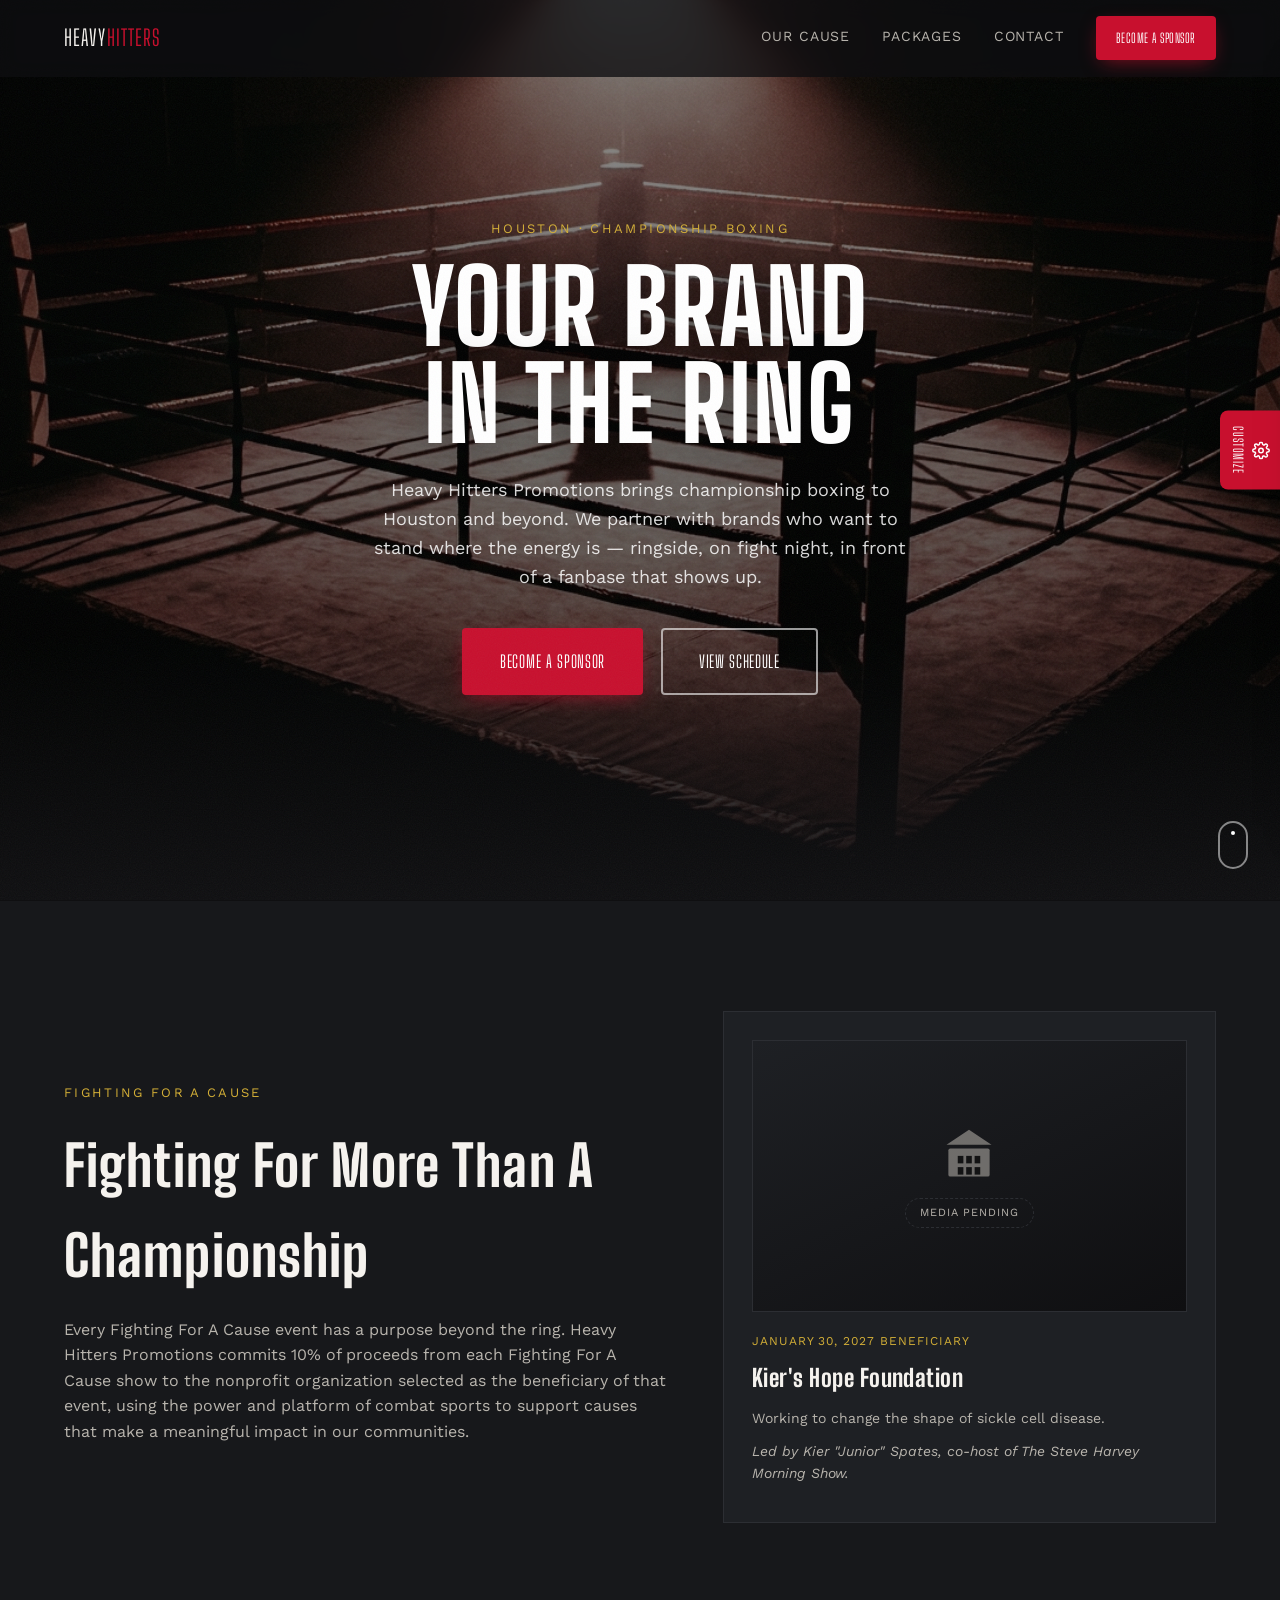
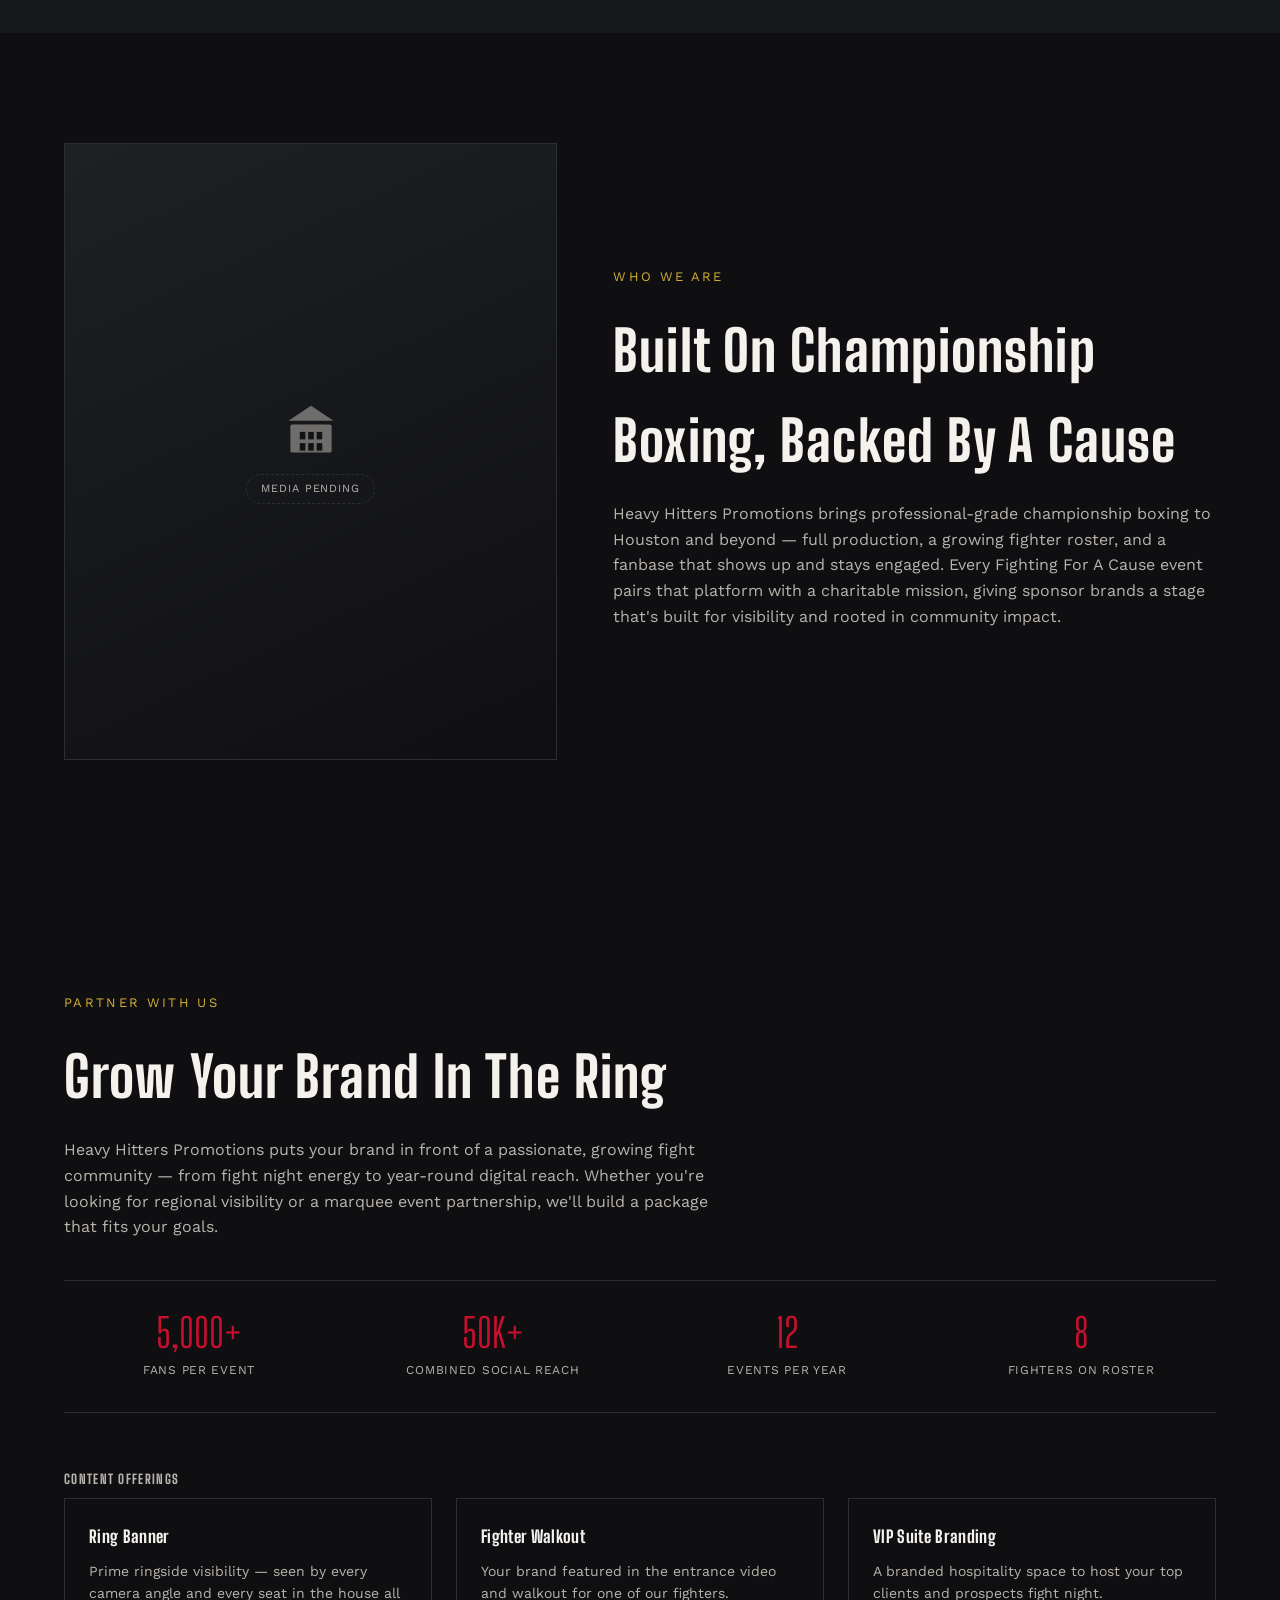
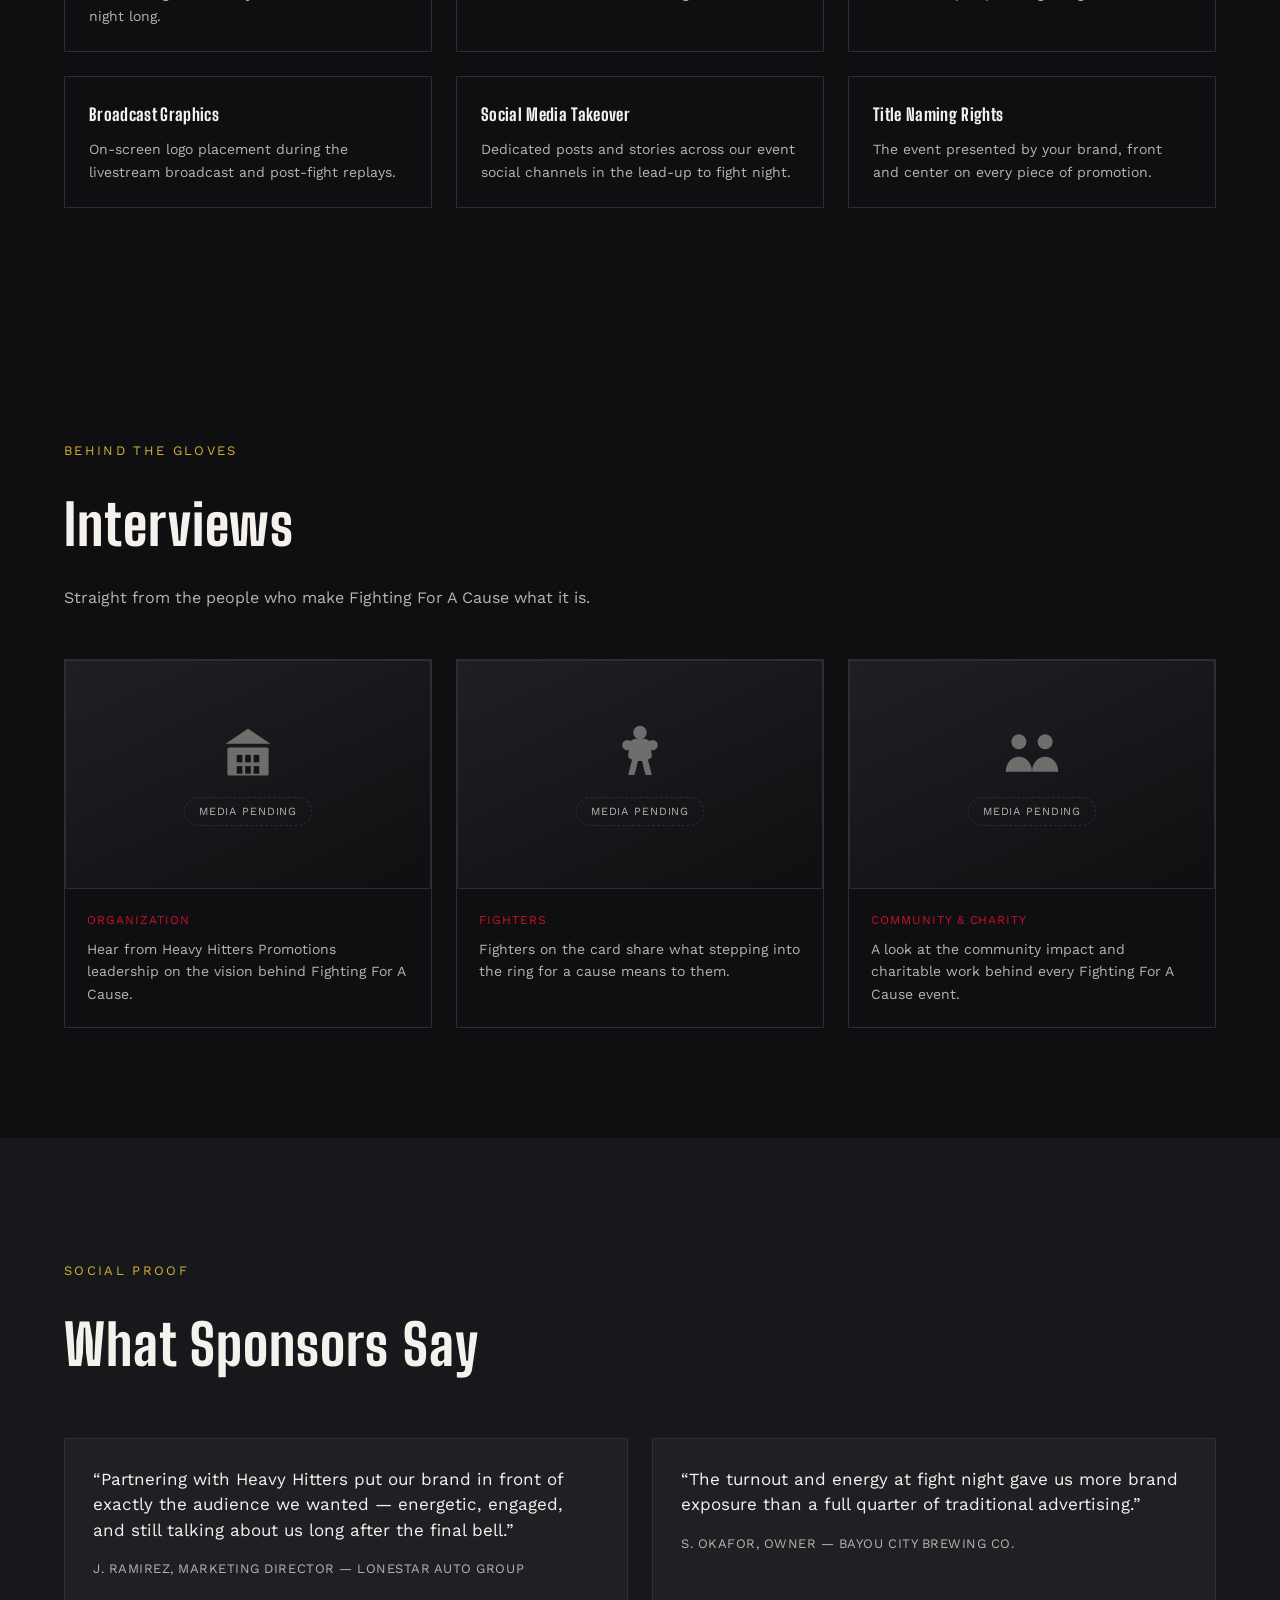
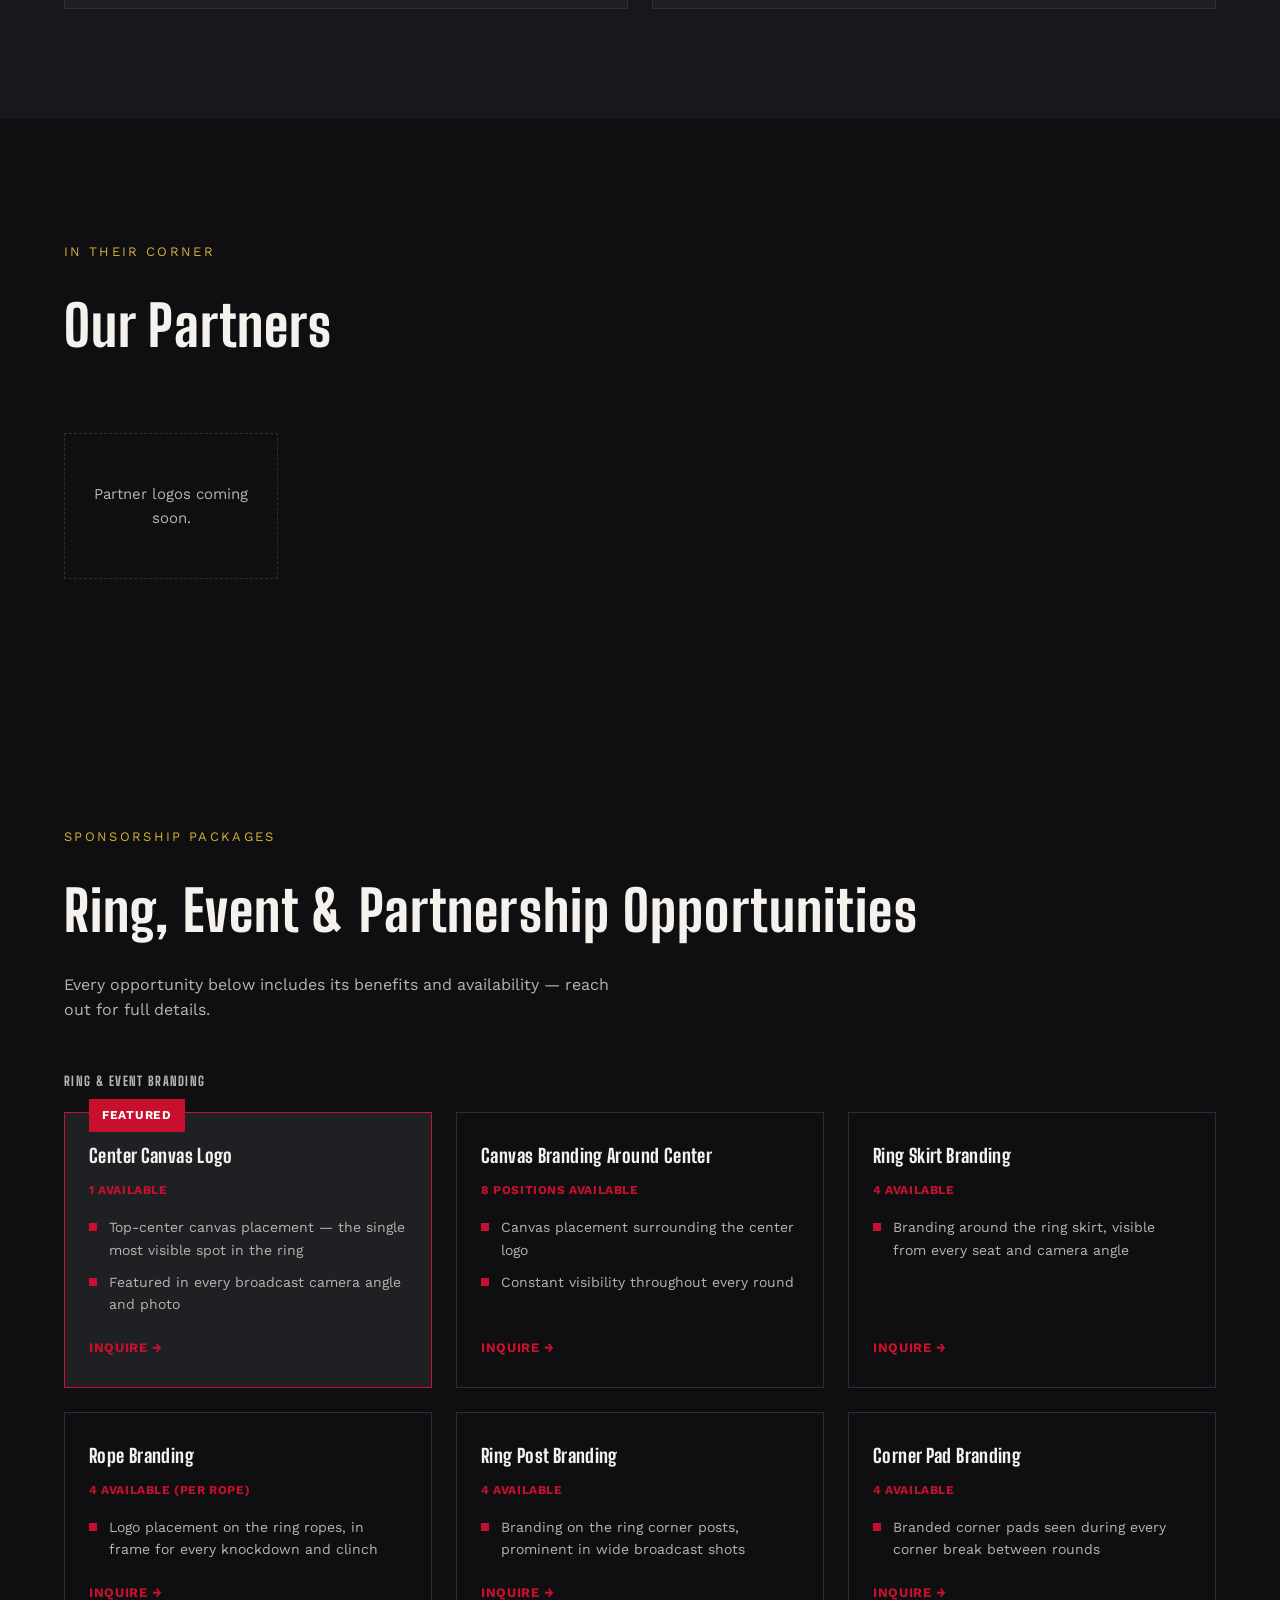
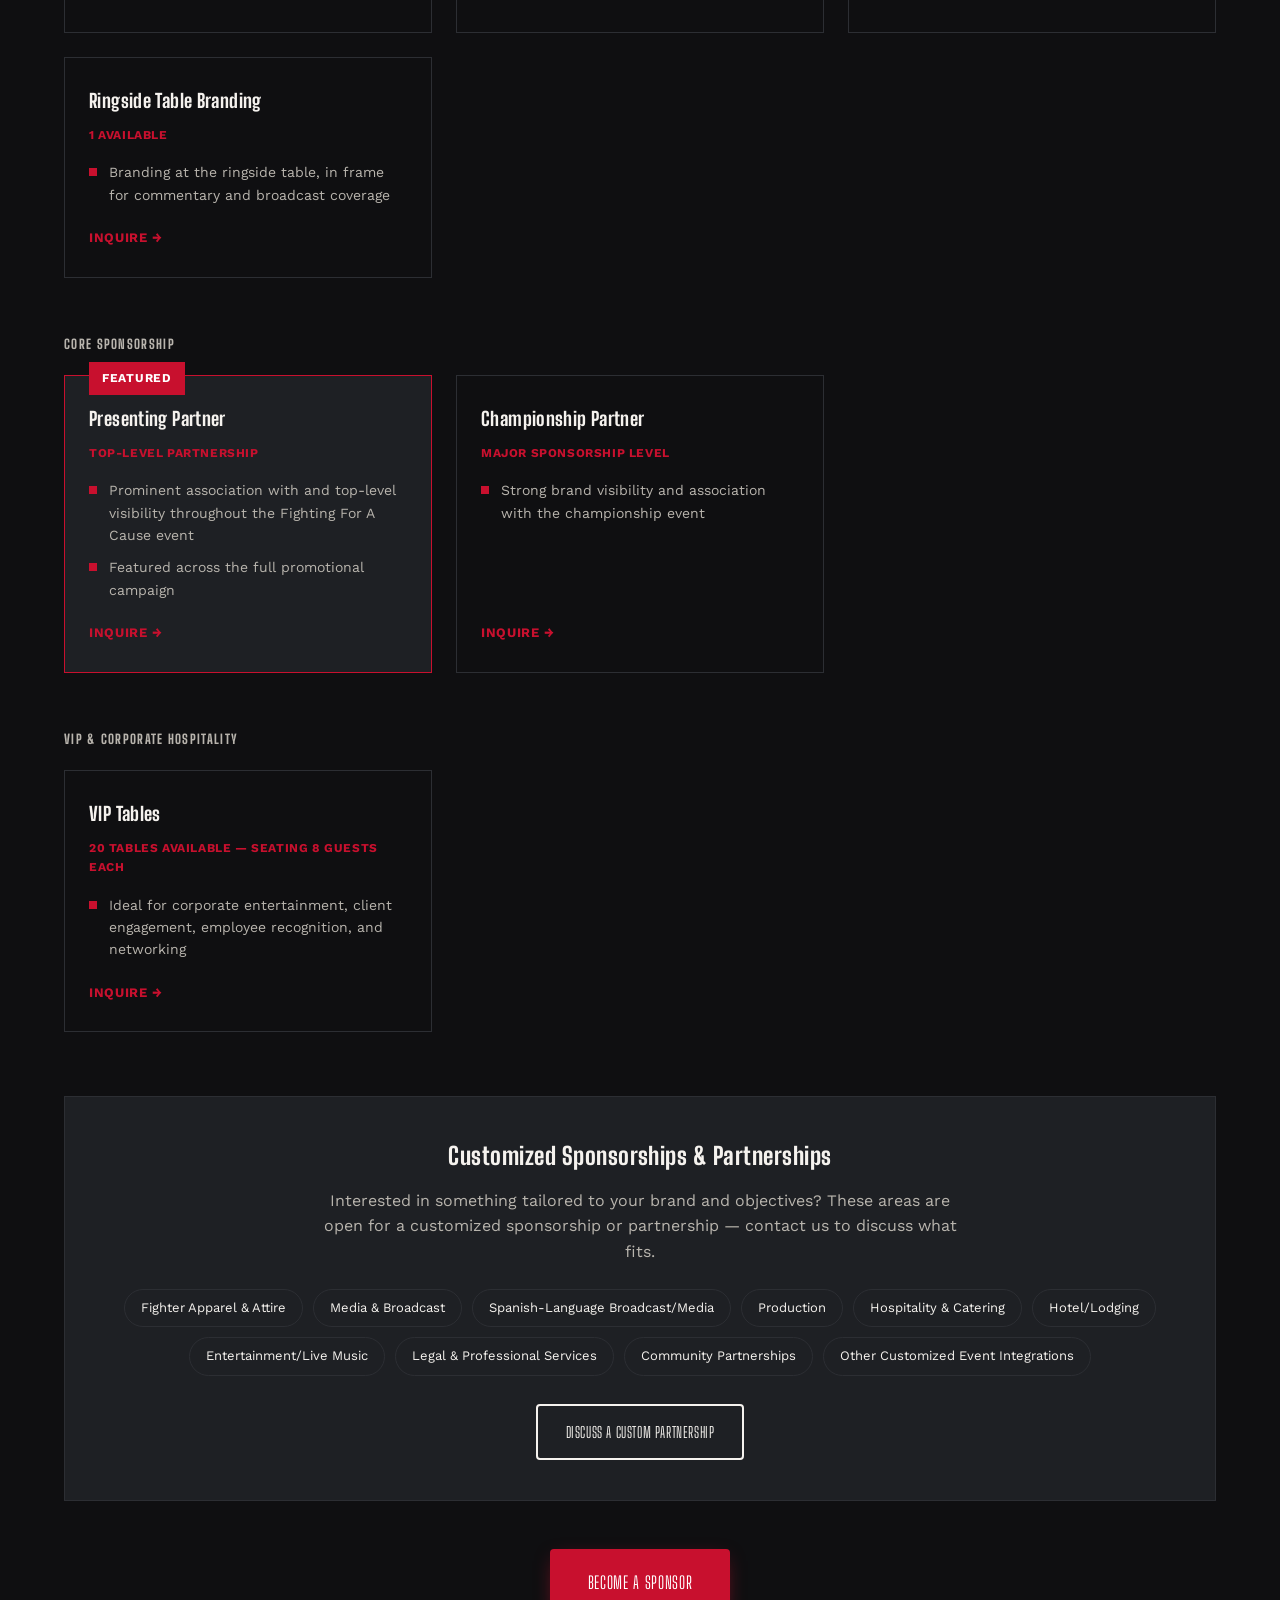
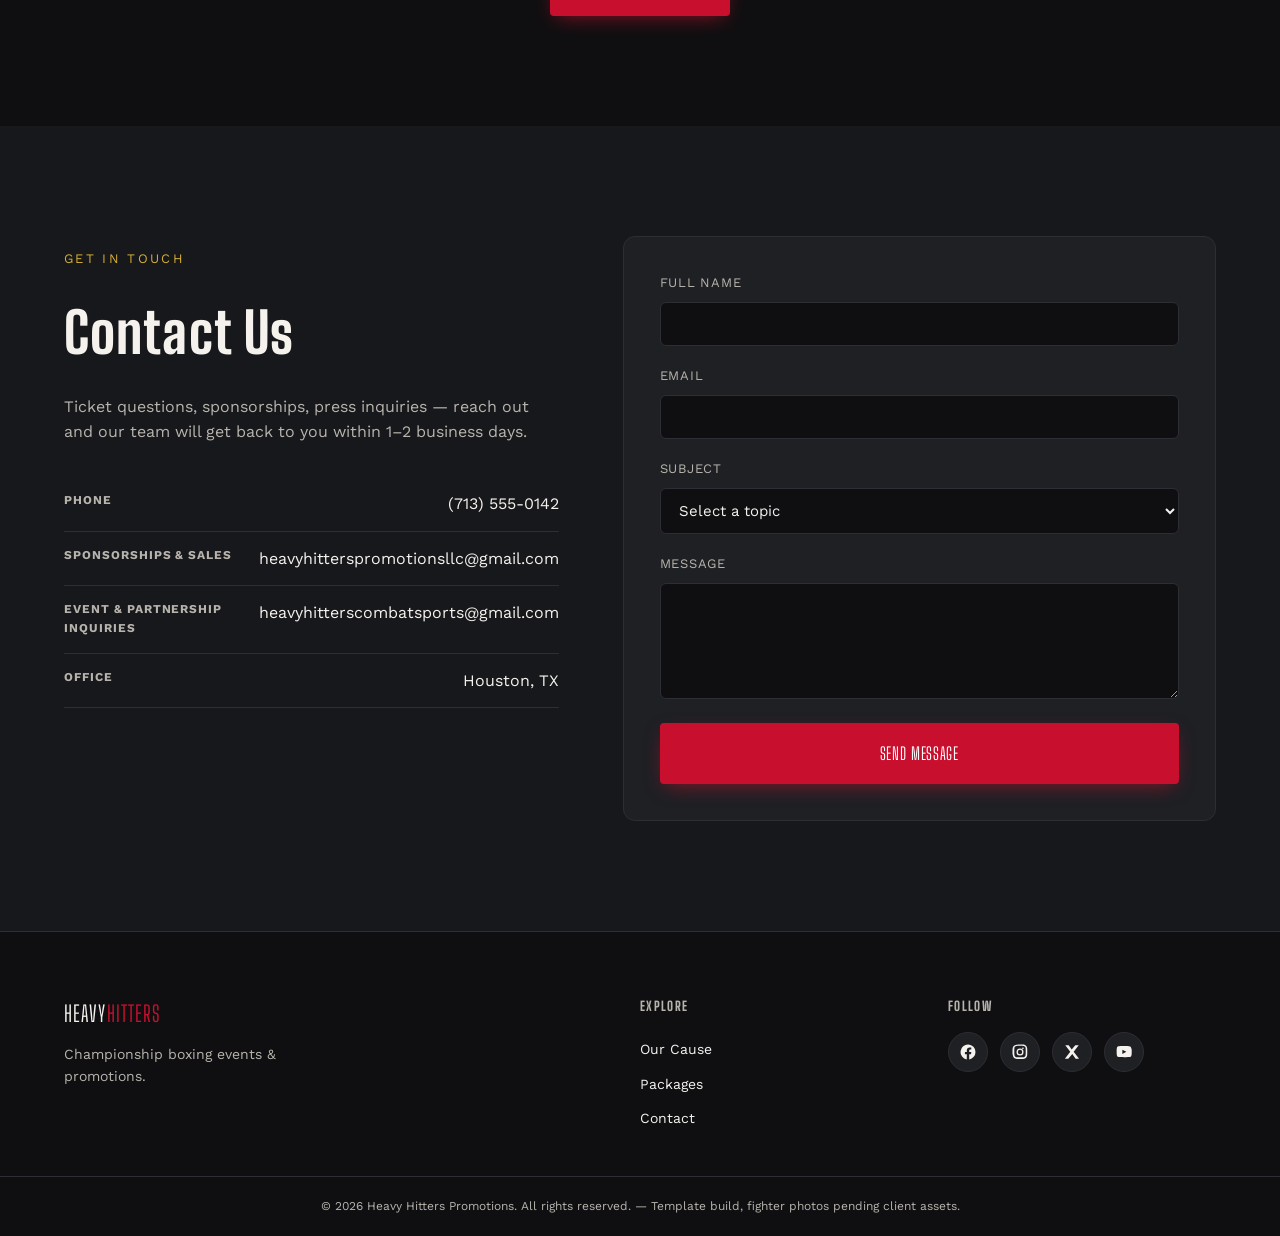
==== index.html @ 14b57ceb "Add a Decap-editable Section Visibility panel; hide Schedule and News Replaces hardcoded is-hidden c" ====
<!DOCTYPE html>
<html lang="en">
<head>
<meta charset="UTF-8">
<meta name="viewport" content="width=device-width, initial-scale=1.0">
<title>Heavy Hitters Promotions | Launch Template</title>
<meta name="description" content="Heavy Hitters Promotions — boxing events, tickets, and fight news.">

<!-- Google Fonts: 5 boxing/sports-appropriate pairings, swapped live by the customizer -->
<link rel="preconnect" href="https://fonts.googleapis.com">
<link rel="preconnect" href="https://fonts.gstatic.com" crossorigin>
<link href="https://fonts.googleapis.com/css2?family=Anton&family=Barlow:wght@400;500;600;700&family=Bebas+Neue&family=Oswald:wght@400;500;600;700&family=Roboto+Condensed:wght@400;500;700&family=Teko:wght@400;500;600;700&family=Rajdhani:wght@400;500;600;700&family=Inter:wght@400;500;600;700&family=Big+Shoulders+Display:wght@600;700;800;900&family=Work+Sans:wght@400;500;600;700&family=Staatliches&family=Archivo:wght@400;500;600;700&display=swap" rel="stylesheet">

<link rel="stylesheet" href="css/themes.css">
<link rel="stylesheet" href="css/styles.css">
</head>
<body data-theme="classic" data-font="bigshoulders-worksans">

<div class="demo-banner" id="demoBanner" hidden>
  <span>Showing demo content saved from the CMS sandbox in this browser &mdash; not the real live content.</span>
  <button type="button" id="demoBannerReset">Reset to live content</button>
</div>

<!-- ================= HEADER ================= -->
<header class="site-header" id="siteHeader">
  <div class="container header-inner">
    <a href="#hero" class="logo">HEAVY<span>HITTERS</span></a>

    <nav class="main-nav" id="mainNav">
      <a href="#mission">Our Cause</a>
      <a href="#packages">Packages</a>
      <a href="#roster">Fighters</a>
      <a href="#schedule">Schedule</a>
      <a href="#contact">Contact</a>
      <a href="#contact" class="btn btn-primary btn-sm">Become a Sponsor</a>
    </nav>

    <button class="nav-toggle" id="navToggle" aria-label="Toggle navigation" aria-expanded="false">
      <span></span><span></span><span></span>
    </button>
  </div>
</header>

<!-- ================= HERO ================= -->
<section class="hero" id="hero">
  <div class="hero-media" id="heroMedia" aria-hidden="true"></div>
  <div class="hero-overlay"></div>

  <div class="container hero-content">
    <p class="eyebrow reveal" id="heroEyebrow"></p>
    <h1 class="hero-title reveal" id="heroTitle"></h1>
    <p class="hero-sub reveal" id="heroSub"></p>
    <div class="hero-actions reveal">
      <a href="#sponsorship" class="btn btn-primary btn-lg">Become a Sponsor</a>
      <a href="#schedule" class="btn btn-outline btn-lg">View Schedule</a>
    </div>
  </div>

  <a href="#mission" class="scroll-cue" aria-label="Scroll to next section">
    <span></span>
  </a>
</section>

<!-- ================= MISSION / FIGHTING FOR A CAUSE ================= -->
<section class="mission" id="mission">
  <div class="container mission-grid">
    <div class="mission-copy reveal">
      <p class="section-eyebrow" id="missionEyebrow"></p>
      <h2 class="section-title" id="missionHeading"></h2>
      <p class="section-sub" id="missionBody"></p>
    </div>
    <div class="beneficiary-card reveal">
      <div class="media-slot" id="beneficiaryMedia"></div>
      <span class="beneficiary-label" id="beneficiaryEventLabel"></span>
      <h3 id="beneficiaryOrgName"></h3>
      <p id="beneficiaryDescription"></p>
      <p class="beneficiary-spokesperson" id="beneficiarySpokesperson"></p>
    </div>
  </div>
</section>

<!-- ================= ABOUT / SELF-INTRODUCTION ================= -->
<section class="about" id="about">
  <div class="container about-grid">
    <div class="media-slot reveal" id="aboutMedia"></div>
    <div class="about-copy reveal">
      <p class="section-eyebrow" id="aboutEyebrow"></p>
      <h2 class="section-title" id="aboutHeading"></h2>
      <p class="section-sub" id="aboutBody"></p>
    </div>
  </div>
</section>

<!-- ================= SPONSORSHIP PITCH / AUDIENCE / CONTENT OFFERINGS ================= -->
<section class="sponsorship" id="sponsorship">
  <div class="container">
    <p class="section-eyebrow reveal" id="sponsorEyebrow"></p>
    <h2 class="section-title reveal" id="sponsorHeading"></h2>
    <p class="section-sub reveal" id="sponsorBody"></p>

    <div class="stat-strip" id="statStrip"></div>

    <h3 class="sponsor-subhead reveal">Content Offerings</h3>
    <div class="offerings-grid" id="offeringsGrid"></div>
  </div>
</section>

<!-- ================= INTERVIEWS ================= -->
<section class="interviews" id="interviews">
  <div class="container">
    <p class="section-eyebrow reveal">Behind The Gloves</p>
    <h2 class="section-title reveal">Interviews</h2>
    <p class="section-sub reveal">Straight from the people who make Fighting For A Cause what it is.</p>
    <div class="interview-grid" id="interviewGrid"></div>
  </div>
</section>

<!-- ================= SOCIAL PROOF ================= -->
<section class="social-proof" id="social-proof">
  <div class="container">
    <p class="section-eyebrow reveal">Social Proof</p>
    <h2 class="section-title reveal">What Sponsors Say</h2>
    <div class="testimonial-grid" id="testimonialGrid"></div>
  </div>
</section>

<!-- ================= PARTNER LOGOS ================= -->
<section class="partners" id="partners">
  <div class="container">
    <p class="section-eyebrow reveal">In Their Corner</p>
    <h2 class="section-title reveal">Our Partners</h2>
    <div class="partner-grid" id="partnerGrid"></div>
  </div>
</section>

<!-- ================= SPONSORSHIP PACKAGES ================= -->
<section class="packages" id="packages">
  <div class="container">
    <p class="section-eyebrow reveal">Sponsorship Packages</p>
    <h2 class="section-title reveal">Ring, Event &amp; Partnership Opportunities</h2>
    <p class="section-sub reveal">Every opportunity below includes its benefits and availability — reach out for full details.</p>

    <div id="packageCategories"></div>
    <div class="custom-partnerships reveal" id="customPartnerships"></div>

    <div class="sponsor-cta reveal">
      <a href="#contact" class="btn btn-primary btn-lg">Become a Sponsor</a>
    </div>
  </div>
</section>

<!-- ================= SCHEDULE / FIGHT CARDS ================= -->
<section class="schedule" id="schedule">
  <div class="container">
    <p class="section-eyebrow reveal">The Card</p>
    <h2 class="section-title reveal">Upcoming Fights</h2>
    <p class="section-sub reveal">Tap in for tickets, matchups, and fight-week updates.</p>

    <div class="fight-list" id="fightList"></div>
  </div>
</section>

<!-- ================= PAST RESULTS ================= -->
<section class="past-events" id="results">
  <div class="container">
    <p class="section-eyebrow reveal">The Archive</p>
    <h2 class="section-title reveal">Past Results</h2>
    <p class="section-sub reveal">Tap a card for fight recaps, results, and media from previous events.</p>

    <div class="events-grid" id="resultsGrid"></div>
  </div>
</section>

<!-- Past Result Modal -->
<div class="modal" id="eventModal" aria-hidden="true">
  <div class="modal-backdrop" data-close-modal></div>
  <div class="modal-dialog" role="dialog" aria-modal="true" aria-labelledby="modalTitle">
    <button class="modal-close" data-close-modal aria-label="Close">&times;</button>
    <div class="modal-media" aria-hidden="true">Media placeholder</div>
    <div class="modal-body">
      <span class="event-date" id="modalDate"></span>
      <h3 id="modalTitle"></h3>
      <p id="modalResult"></p>
      <p id="modalDesc"></p>
    </div>
  </div>
</div>

<!-- ================= ROSTER ================= -->
<section class="roster" id="roster">
  <div class="container">
    <p class="section-eyebrow reveal">The Team</p>
    <h2 class="section-title reveal">The Roster</h2>
    <p class="section-sub reveal">Pound-for-pound the most dangerous athletes on the roster.</p>

    <div class="roster-list" id="rosterList"></div>
  </div>
</section>

<!-- ================= NEWS ================= -->
<section class="news" id="news">
  <div class="container">
    <p class="section-eyebrow reveal">Headlines</p>
    <h2 class="section-title reveal">Latest News</h2>
    <p class="section-sub reveal">Fight-week buildup, camp access, and roster announcements.</p>

    <div class="news-list" id="newsList"></div>
  </div>
</section>

<!-- ================= CONTACT ================= -->
<section class="contact" id="contact">
  <div class="container contact-grid">
    <div class="contact-copy reveal">
      <p class="section-eyebrow">Get In Touch</p>
      <h2 class="section-title">Contact Us</h2>
      <p class="section-sub">Ticket questions, sponsorships, press inquiries &mdash; reach out and our team will get back to you within 1&ndash;2 business days.</p>
      <ul class="contact-info">
        <li><strong>Phone</strong><span id="contactPhone"></span></li>
        <li><strong>Sponsorships &amp; Sales</strong><span id="contactSalesEmail"></span></li>
        <li><strong>Event &amp; Partnership Inquiries</strong><span id="contactPartnershipsEmail"></span></li>
        <li><strong>Office</strong><span id="contactOffice"></span></li>
      </ul>
    </div>

    <form class="contact-form reveal" id="contactForm" novalidate>
      <div class="form-row">
        <label for="fullName">Full Name</label>
        <input type="text" id="fullName" name="fullName" required>
        <span class="form-error" data-error-for="fullName">Please enter your name.</span>
      </div>

      <div class="form-row">
        <label for="email">Email</label>
        <input type="email" id="email" name="email" required>
        <span class="form-error" data-error-for="email">Please enter a valid email.</span>
      </div>

      <div class="form-row">
        <label for="subject">Subject</label>
        <select id="subject" name="subject" required>
          <option value="" disabled selected>Select a topic</option>
          <option value="tickets">Ticket Question</option>
          <option value="sponsorship">Sponsorship</option>
          <option value="press">Press / Media</option>
          <option value="other">Other</option>
        </select>
        <span class="form-error" data-error-for="subject">Please select a topic.</span>
      </div>

      <div class="form-row">
        <label for="message">Message</label>
        <textarea id="message" name="message" rows="5" required></textarea>
        <span class="form-error" data-error-for="message">Please enter a message.</span>
      </div>

      <button type="submit" class="btn btn-primary btn-lg">Send Message</button>
      <p class="form-success" id="formSuccess" role="status">Thanks &mdash; your message has been sent. We'll be in touch soon.</p>
    </form>
  </div>
</section>

<!-- ================= FOOTER ================= -->
<footer class="site-footer">
  <div class="container footer-inner">
    <div class="footer-brand">
      <a href="#hero" class="logo">HEAVY<span>HITTERS</span></a>
      <p>Championship boxing events &amp; promotions.</p>
    </div>

    <div class="footer-links">
      <h4>Explore</h4>
      <a href="#mission">Our Cause</a>
      <a href="#packages">Packages</a>
      <a href="#roster">Fighters</a>
      <a href="#schedule">Schedule</a>
      <a href="#news">News</a>
      <a href="#contact">Contact</a>
    </div>

    <div class="footer-social">
      <h4>Follow</h4>
      <div class="social-icons">
        <a href="#" aria-label="Facebook" class="social-icon">
          <svg viewBox="0 0 24 24" fill="currentColor"><path d="M22 12a10 10 0 1 0-11.6 9.9v-7H7.9V12h2.5V9.8c0-2.5 1.5-3.9 3.8-3.9 1.1 0 2.2.2 2.2.2v2.4h-1.2c-1.2 0-1.6.8-1.6 1.6V12h2.8l-.4 2.9h-2.4v7A10 10 0 0 0 22 12Z"/></svg>
        </a>
        <a href="#" aria-label="Instagram" class="social-icon">
          <svg viewBox="0 0 24 24" fill="currentColor"><path d="M12 2c2.7 0 3.1 0 4.1.1 1 0 1.7.2 2.3.5.6.2 1.1.6 1.6 1.1.5.5.8.9 1.1 1.6.3.6.4 1.3.5 2.3.1 1 .1 1.4.1 4.1s0 3.1-.1 4.1c0 1-.2 1.7-.5 2.3-.2.6-.6 1.1-1.1 1.6-.5.5-.9.8-1.6 1.1-.6.3-1.3.4-2.3.5-1 .1-1.4.1-4.1.1s-3.1 0-4.1-.1c-1 0-1.7-.2-2.3-.5-.6-.2-1.1-.6-1.6-1.1-.5-.5-.8-.9-1.1-1.6-.3-.6-.4-1.3-.5-2.3C2 15.1 2 14.7 2 12s0-3.1.1-4.1c0-1 .2-1.7.5-2.3.2-.6.6-1.1 1.1-1.6.5-.5.9-.8 1.6-1.1.6-.3 1.3-.4 2.3-.5C8.9 2 9.3 2 12 2Zm0 1.8c-2.7 0-3 0-4 .1-.8 0-1.3.2-1.6.3-.4.1-.7.3-1 .6-.3.3-.5.6-.6 1-.1.3-.3.8-.3 1.6-.1 1-.1 1.3-.1 4s0 3 .1 4c0 .8.2 1.3.3 1.6.1.4.3.7.6 1 .3.3.6.5 1 .6.3.1.8.3 1.6.3 1 .1 1.3.1 4 .1s3 0 4-.1c.8 0 1.3-.2 1.6-.3.4-.1.7-.3 1-.6.3-.3.5-.6.6-1 .1-.3.3-.8.3-1.6.1-1 .1-1.3.1-4s0-3-.1-4c0-.8-.2-1.3-.3-1.6-.1-.4-.3-.7-.6-1-.3-.3-.6-.5-1-.6-.3-.1-.8-.3-1.6-.3-1-.1-1.3-.1-4-.1Zm0 3.5a4.7 4.7 0 1 1 0 9.4 4.7 4.7 0 0 1 0-9.4Zm0 1.8a2.9 2.9 0 1 0 0 5.8 2.9 2.9 0 0 0 0-5.8Zm5-2a1.1 1.1 0 1 1-2.2 0 1.1 1.1 0 0 1 2.2 0Z"/></svg>
        </a>
        <a href="#" aria-label="X / Twitter" class="social-icon">
          <svg viewBox="0 0 24 24" fill="currentColor"><path d="M3 3h4.6l4 5.8L16.4 3H21l-6.8 8.6L21.4 21h-4.6l-4.4-6.3L7 21H2.5l7.2-9.2L3 3Z"/></svg>
        </a>
        <a href="#" aria-label="YouTube" class="social-icon">
          <svg viewBox="0 0 24 24" fill="currentColor"><path d="M21.6 7.2s-.2-1.5-.8-2.1c-.8-.8-1.7-.8-2.1-.9C15.9 4 12 4 12 4h0s-3.9 0-6.7.2c-.4 0-1.3.1-2.1.9-.6.6-.8 2.1-.8 2.1S2.2 9 2.2 10.7v1.6c0 1.7.2 3.5.2 3.5s.2 1.5.8 2.1c.8.8 1.9.8 2.3.9 1.7.1 7 .2 7 .2s3.9 0 6.7-.2c.4 0 1.3-.1 2.1-.9.6-.6.8-2.1.8-2.1s.2-1.7.2-3.5v-1.6c0-1.7-.2-3.5-.2-3.5ZM9.8 14.5V8.9l5.4 2.8-5.4 2.8Z"/></svg>
        </a>
      </div>
    </div>
  </div>
  <div class="footer-bottom">
    <div class="container">
      <p>&copy; 2026 Heavy Hitters Promotions. All rights reserved. &mdash; Template build, fighter photos pending client assets.</p>
    </div>
  </div>
</footer>

<!-- ================= DEV CUSTOMIZER PANEL ================= -->
<div class="customizer" id="customizer">
  <button class="customizer-tab" id="customizerTab" aria-label="Open theme customizer" aria-expanded="false">
    <svg viewBox="0 0 24 24" fill="none" stroke="currentColor" stroke-width="2"><circle cx="12" cy="12" r="3"></circle><path d="M19.4 15a1.7 1.7 0 0 0 .3 1.9l.1.1a2 2 0 1 1-2.8 2.8l-.1-.1a1.7 1.7 0 0 0-1.9-.3 1.7 1.7 0 0 0-1 1.5V21a2 2 0 1 1-4 0v-.1a1.7 1.7 0 0 0-1-1.6 1.7 1.7 0 0 0-1.9.3l-.1.1a2 2 0 1 1-2.8-2.8l.1-.1a1.7 1.7 0 0 0 .3-1.9 1.7 1.7 0 0 0-1.5-1H3a2 2 0 1 1 0-4h.1a1.7 1.7 0 0 0 1.6-1 1.7 1.7 0 0 0-.3-1.9l-.1-.1a2 2 0 1 1 2.8-2.8l.1.1a1.7 1.7 0 0 0 1.9.3H9a1.7 1.7 0 0 0 1-1.5V3a2 2 0 1 1 4 0v.1a1.7 1.7 0 0 0 1 1.5 1.7 1.7 0 0 0 1.9-.3l.1-.1a2 2 0 1 1 2.8 2.8l-.1.1a1.7 1.7 0 0 0-.3 1.9V9a1.7 1.7 0 0 0 1.5 1H21a2 2 0 1 1 0 4h-.1a1.7 1.7 0 0 0-1.5 1Z"></path></svg>
    <span>Customize</span>
  </button>

  <div class="customizer-panel" id="customizerPanel">
    <div class="customizer-header">
      <h4>Demo Theme Switcher</h4>
      <p>Client branding pending &mdash; preview look &amp; feel options live.</p>
      <button class="customizer-close" id="customizerClose" aria-label="Close customizer">&times;</button>
    </div>

    <div class="customizer-section">
      <h5>Color Theme</h5>
      <div class="swatch-grid" id="themeSwatches">
        <button class="swatch" data-theme="classic" style="--sw1:#c8102e;--sw2:#111318;--sw3:#d4af37;">
          <span class="swatch-preview"></span>Classic Red/Gold
        </button>
        <button class="swatch" data-theme="darkmodern" style="--sw1:#e63946;--sw2:#161616;--sw3:#2b2b2b;">
          <span class="swatch-preview"></span>Dark Modern
        </button>
        <button class="swatch" data-theme="bluesteel" style="--sw1:#3a86ff;--sw2:#0b132b;--sw3:#8d99ae;">
          <span class="swatch-preview"></span>Blue Steel
        </button>
        <button class="swatch" data-theme="gold" style="--sw1:#f2b705;--sw2:#0d0d0d;--sw3:#3a2e0f;">
          <span class="swatch-preview"></span>Championship Gold
        </button>
        <button class="swatch" data-theme="neutral" style="--sw1:#6b6b6b;--sw2:#1a1a1a;--sw3:#9a9a9a;">
          <span class="swatch-preview"></span>Neutral Grayscale
        </button>
      </div>
    </div>

    <div class="customizer-section">
      <h5>Font Pairing</h5>
      <div class="font-list" id="fontList">
        <button class="font-option" data-font="anton-barlow"><span class="font-option-name" style="font-family:'Anton',sans-serif;">Anton / Barlow</span><span class="font-option-desc">Bold impact headlines</span></button>
        <button class="font-option" data-font="bebas-oswald"><span class="font-option-name" style="font-family:'Bebas Neue',sans-serif;">Bebas Neue / Oswald</span><span class="font-option-desc">Tall, poster-style</span></button>
        <button class="font-option" data-font="oswald-roboto"><span class="font-option-name" style="font-family:'Oswald',sans-serif;">Oswald / Roboto Condensed</span><span class="font-option-desc">Clean athletic</span></button>
        <button class="font-option" data-font="teko-rajdhani"><span class="font-option-name" style="font-family:'Teko',sans-serif;">Teko / Rajdhani</span><span class="font-option-desc">Sharp, technical</span></button>
        <button class="font-option" data-font="rajdhani-inter"><span class="font-option-name" style="font-family:'Rajdhani',sans-serif;">Rajdhani / Inter</span><span class="font-option-desc">Modern, sleek</span></button>
        <button class="font-option" data-font="bigshoulders-worksans"><span class="font-option-name" style="font-family:'Big Shoulders Display',sans-serif;font-weight:800;">Big Shoulders / Work Sans</span><span class="font-option-desc">Industrial, distinctive</span></button>
        <button class="font-option" data-font="staatliches-archivo"><span class="font-option-name" style="font-family:'Staatliches',sans-serif;">Staatliches / Archivo</span><span class="font-option-desc">Poster, fight-bill energy</span></button>
      </div>
    </div>

    <div class="customizer-footer">
      <button class="btn btn-outline btn-sm" id="customizerReset">Reset to Default</button>
    </div>
  </div>
</div>

<script src="js/main.js"></script>
<script src="js/customizer.js"></script>
</body>
</html>
---- css/themes.css ----
/* ==========================================================================
   THEMES — 5 color presets + 5 font pairings, toggled via [data-theme]/[data-font]
   All presets defined on :root so the customizer only needs to swap attrs.
   ========================================================================== */

:root{
  --font-heading: 'Anton', sans-serif;
  --font-body: 'Barlow', sans-serif;
}

/* ---------- Color presets ---------- */

body[data-theme="classic"]{
  --color-bg: #0f0f11;
  --color-bg-alt: #17181b;
  --color-surface: #1e2024;
  --color-text: #f5f2ee;
  --color-text-muted: #b8b4ad;
  --color-primary: #c8102e;
  --color-primary-hover: #a80d26;
  --color-accent: #d4af37;
  --color-border: #2c2e33;
}

body[data-theme="darkmodern"]{
  --color-bg: #101010;
  --color-bg-alt: #161616;
  --color-surface: #1e1e1e;
  --color-text: #f2f2f2;
  --color-text-muted: #a3a3a3;
  --color-primary: #e63946;
  --color-primary-hover: #c72c38;
  --color-accent: #ff6b6b;
  --color-border: #2b2b2b;
}

body[data-theme="bluesteel"]{
  --color-bg: #0b132b;
  --color-bg-alt: #111a3a;
  --color-surface: #17224a;
  --color-text: #eef1f8;
  --color-text-muted: #a9b3cc;
  --color-primary: #3a86ff;
  --color-primary-hover: #2a6fe0;
  --color-accent: #8d99ae;
  --color-border: #223061;
}

body[data-theme="gold"]{
  --color-bg: #0d0d0d;
  --color-bg-alt: #151310;
  --color-surface: #1c1912;
  --color-text: #f6f1e3;
  --color-text-muted: #c2b593;
  --color-primary: #f2b705;
  --color-primary-hover: #d3a004;
  --color-accent: #f2b705;
  --color-border: #3a2e0f;
}

body[data-theme="neutral"]{
  --color-bg: #141414;
  --color-bg-alt: #1a1a1a;
  --color-surface: #212121;
  --color-text: #f0f0f0;
  --color-text-muted: #a0a0a0;
  --color-primary: #6b6b6b;
  --color-primary-hover: #545454;
  --color-accent: #9a9a9a;
  --color-border: #2e2e2e;
}

/* ---------- Font pairings ---------- */

body[data-font="anton-barlow"]{
  --font-heading: 'Anton', sans-serif;
  --font-body: 'Barlow', sans-serif;
}

body[data-font="bebas-oswald"]{
  --font-heading: 'Bebas Neue', sans-serif;
  --font-body: 'Oswald', sans-serif;
}

body[data-font="oswald-roboto"]{
  --font-heading: 'Oswald', sans-serif;
  --font-body: 'Roboto Condensed', sans-serif;
}

body[data-font="teko-rajdhani"]{
  --font-heading: 'Teko', sans-serif;
  --font-body: 'Rajdhani', sans-serif;
}

body[data-font="rajdhani-inter"]{
  --font-heading: 'Rajdhani', sans-serif;
  --font-body: 'Inter', sans-serif;
}

body[data-font="bigshoulders-worksans"]{
  --font-heading: 'Big Shoulders Display', sans-serif;
  --font-body: 'Work Sans', sans-serif;
}
body[data-font="bigshoulders-worksans"] h1,
body[data-font="bigshoulders-worksans"] h2,
body[data-font="bigshoulders-worksans"] h3,
body[data-font="bigshoulders-worksans"] h4{
  font-weight: 800;
}

body[data-font="staatliches-archivo"]{
  --font-heading: 'Staatliches', sans-serif;
  --font-body: 'Archivo', sans-serif;
}
---- css/styles.css ----
/* ==========================================================================
   RESET & BASE
   ========================================================================== */
*, *::before, *::after{ box-sizing: border-box; }
html{ scroll-behavior: smooth; }
body{
  margin: 0;
  background: var(--color-bg);
  color: var(--color-text);
  font-family: var(--font-body);
  line-height: 1.6;
  -webkit-font-smoothing: antialiased;
  transition: background .3s ease, color .3s ease;
}
body::before{
  content: '';
  position: fixed;
  inset: 0;
  z-index: 1;
  pointer-events: none;
  opacity: .05;
  background-image: url("data:image/svg+xml,%3Csvg xmlns='http://www.w3.org/2000/svg' width='240' height='240'%3E%3Cfilter id='n'%3E%3CfeTurbulence type='fractalNoise' baseFrequency='0.85' numOctaves='3' stitchTiles='stitch'/%3E%3C/filter%3E%3Crect width='100%25' height='100%25' filter='url(%23n)'/%3E%3C/svg%3E");
}
img{ max-width: 100%; display: block; }
a{ color: inherit; text-decoration: none; }
button{ font-family: inherit; cursor: pointer; }
ul{ list-style: none; margin: 0; padding: 0; }
h1,h2,h3,h4{ font-family: var(--font-heading); font-weight: 400; letter-spacing: .02em; margin: 0; }

.container{
  width: 100%;
  max-width: 1200px;
  margin: 0 auto;
  padding: 0 24px;
}

.reveal{
  opacity: 0;
  transform: translateY(24px);
  transition: opacity .7s ease, transform .7s ease;
}
.reveal.in-view{ opacity: 1; transform: translateY(0); }

.is-hidden{ display: none !important; }

@media (prefers-reduced-motion: reduce){
  html{ scroll-behavior: auto; }
  .reveal{ opacity: 1; transform: none; transition: none; }
}

/* ==========================================================================
   BUTTONS
   ========================================================================== */
.btn{
  display: inline-flex;
  align-items: center;
  justify-content: center;
  gap: 8px;
  padding: 14px 28px;
  border-radius: 4px;
  font-family: var(--font-heading);
  font-size: 15px;
  letter-spacing: .04em;
  text-transform: uppercase;
  border: 2px solid transparent;
  transition: transform .2s ease, background .2s ease, border-color .2s ease, box-shadow .2s ease;
}
.btn:hover{ transform: translateY(-2px); }
.btn:active{ transform: translateY(0); }

.btn-primary{
  background: var(--color-primary);
  color: #fff;
  box-shadow: 0 6px 20px -6px color-mix(in srgb, var(--color-primary) 70%, transparent);
}
.btn-primary:hover{ background: var(--color-primary-hover); }

.btn-outline{
  background: transparent;
  border-color: currentColor;
  color: var(--color-text);
}
.btn-outline:hover{ background: rgba(255,255,255,.08); }

.btn-lg{ padding: 18px 36px; font-size: 17px; }
.btn-sm{ padding: 10px 18px; font-size: 13px; }

/* ==========================================================================
   DEMO BANNER (only shown when localStorage has CMS-sandbox overrides)
   ========================================================================== */
.demo-banner{
  position: fixed;
  top: 0; left: 0; right: 0;
  z-index: 500;
  align-items: center;
  justify-content: center;
  gap: 16px;
  flex-wrap: wrap;
  padding: 8px 20px;
  background: var(--color-primary);
  color: #fff;
  font-size: 13px;
  text-align: center;
}
.demo-banner[hidden]{ display: none; }
.demo-banner:not([hidden]){ display: flex; }
.demo-banner button{
  flex: 0 0 auto;
  padding: 4px 12px;
  background: #fff;
  color: var(--color-primary);
  border: none;
  border-radius: 0;
  font-size: 12px;
  font-weight: 700;
  text-transform: uppercase;
  letter-spacing: .04em;
}
body.has-demo-banner .site-header{ top: 36px; }

/* ==========================================================================
   HEADER
   ========================================================================== */
.site-header{
  position: fixed;
  top: 0; left: 0; right: 0;
  z-index: 200;
  background: color-mix(in srgb, var(--color-bg) 78%, transparent);
  backdrop-filter: blur(10px);
  border-bottom: 1px solid transparent;
  transition: border-color .3s ease, background .3s ease;
}
.site-header.scrolled{
  border-bottom-color: var(--color-border);
}
.header-inner{
  display: flex;
  align-items: center;
  justify-content: space-between;
  height: 76px;
}

.logo{
  font-family: var(--font-heading);
  font-size: 22px;
  letter-spacing: .05em;
  color: var(--color-text);
}
.logo span{ color: var(--color-primary); }

.main-nav{
  display: flex;
  align-items: center;
  gap: 32px;
}
.main-nav a:not(.btn){
  font-size: 14px;
  text-transform: uppercase;
  letter-spacing: .06em;
  color: var(--color-text-muted);
  position: relative;
  padding-bottom: 4px;
  transition: color .2s ease;
}
.main-nav a:not(.btn)::after{
  content: '';
  position: absolute;
  left: 0; bottom: 0;
  width: 0; height: 2px;
  background: var(--color-primary);
  transition: width .25s ease;
}
.main-nav a:not(.btn):hover{ color: var(--color-text); }
.main-nav a:not(.btn):hover::after{ width: 100%; }

.nav-toggle{
  display: none;
  flex-direction: column;
  justify-content: center;
  gap: 5px;
  width: 40px;
  height: 40px;
  background: transparent;
  border: none;
}
.nav-toggle span{
  display: block;
  width: 100%;
  height: 2px;
  background: var(--color-text);
  transition: transform .25s ease, opacity .25s ease;
}
.nav-toggle.open span:nth-child(1){ transform: translateY(7px) rotate(45deg); }
.nav-toggle.open span:nth-child(2){ opacity: 0; }
.nav-toggle.open span:nth-child(3){ transform: translateY(-7px) rotate(-45deg); }

/* ==========================================================================
   HERO
   ========================================================================== */
.hero{
  position: relative;
  min-height: 100svh;
  display: flex;
  align-items: center;
  overflow: hidden;
  isolation: isolate;
}

.hero-media{
  position: absolute;
  inset: 0;
  z-index: -2;
  overflow: hidden;
  background: var(--color-bg);
}
.hero-media img,
.hero-media video{
  width: 100%;
  height: 100%;
  object-fit: cover;
  object-position: center 30%;
}
.hero-media iframe{
  position: absolute;
  top: 50%;
  left: 50%;
  width: 100%;
  height: 100%;
  min-width: 177.78vh;
  min-height: 56.25vw;
  transform: translate(-50%, -50%);
  border: 0;
  pointer-events: none;
}
.hero-overlay{
  position: absolute;
  inset: 0;
  z-index: -1;
  background: linear-gradient(180deg, rgba(0,0,0,.45) 0%, rgba(0,0,0,.6) 70%, var(--color-bg) 100%);
}

.hero-content{
  padding-top: 96px;
  padding-bottom: 96px;
  text-align: center;
  margin: 0 auto;
}
.eyebrow, .section-eyebrow{
  display: inline-block;
  font-size: 13px;
  text-transform: uppercase;
  letter-spacing: .18em;
  color: var(--color-accent);
  margin-bottom: 18px;
}
.hero-title{
  font-size: clamp(48px, 8vw, 104px);
  line-height: .95;
  color: #fff;
  margin-bottom: 24px;
  text-shadow: 0 8px 40px rgba(0,0,0,.4);
}
.hero-sub{
  max-width: 540px;
  font-size: 18px;
  color: rgba(255,255,255,.85);
  margin: 0 auto 36px;
}
.hero-actions{
  display: flex;
  justify-content: center;
  gap: 18px;
  flex-wrap: wrap;
}
.hero-actions .btn-outline{
  color: #fff;
  border-color: rgba(255,255,255,.6);
}

.scroll-cue{
  position: absolute;
  bottom: 32px;
  right: 32px;
  width: 30px;
  height: 48px;
  border: 2px solid rgba(255,255,255,.5);
  border-radius: 20px;
  z-index: 1;
}
.scroll-cue span{
  position: absolute;
  top: 8px; left: 50%;
  width: 4px; height: 4px;
  margin-left: -2px;
  border-radius: 50%;
  background: #fff;
  animation: scrollCue 1.8s ease infinite;
}
@keyframes scrollCue{
  0%{ transform: translateY(0); opacity: 1; }
  70%{ opacity: 0; }
  100%{ transform: translateY(18px); opacity: 0; }
}

/* ==========================================================================
   SECTION SHARED
   ========================================================================== */
section{ padding: 110px 0; }
.section-title{
  font-size: clamp(34px, 5vw, 56px);
  margin-bottom: 16px;
}
.section-sub{
  color: var(--color-text-muted);
  max-width: 560px;
  font-size: 16px;
  margin-bottom: 20px;
}

/* ==========================================================================
   SILHOUETTE PLACEHOLDER (shared: fight cards + roster)
   Sharp corners, tonal-border depth — matches the DESIGN.md system.
   Swap for real fighter photography via Decap once available.
   ========================================================================== */
.silhouette-box{
  aspect-ratio: 1;
  width: 100%;
  padding: 10px;
  background: linear-gradient(155deg, #d9d9d9, #8c8c8c 55%, #4d4d4d);
  border-radius: 0;
}
.silhouette-box-inner{
  width: 100%;
  height: 100%;
  background: #101010;
  display: flex;
  align-items: center;
  justify-content: center;
}
.silhouette-icon{
  width: 56%;
  height: 56%;
  color: #f2f0ee;
}

/* ==========================================================================
   STATUS CHIP
   ========================================================================== */
.status-chip{
  display: inline-block;
  padding: 6px 12px;
  border-radius: 0;
  background: var(--color-surface);
  border: 1px solid var(--color-border);
  color: var(--color-text);
  font-family: var(--font-body);
  font-size: 12px;
  font-weight: 700;
  text-transform: uppercase;
  letter-spacing: .06em;
  margin-bottom: 16px;
}
.status-chip--accent{
  background: var(--color-primary);
  border-color: var(--color-primary);
  color: #fff;
}

/* ==========================================================================
   SPONSORSHIP
   ========================================================================== */
.sponsorship .section-sub{ max-width: 680px; }

.sponsor-subhead{
  font-size: 13px;
  text-transform: uppercase;
  letter-spacing: .1em;
  color: var(--color-text-muted);
  margin: 56px 0 8px;
}

.stat-strip{
  display: grid;
  grid-template-columns: repeat(4, 1fr);
  gap: 24px;
  margin-top: 40px;
  padding: 32px 0;
  border-top: 1px solid var(--color-border);
  border-bottom: 1px solid var(--color-border);
}
.stat-tile{ display: flex; flex-direction: column; align-items: center; text-align: center; }
.stat-tile-value{
  font-family: var(--font-heading);
  font-size: 40px;
  color: var(--color-primary);
  line-height: 1;
}
.stat-tile-label{
  margin-top: 8px;
  font-size: 12px;
  text-transform: uppercase;
  letter-spacing: .06em;
  color: var(--color-text-muted);
}

.offerings-grid{
  display: grid;
  grid-template-columns: repeat(3, 1fr);
  gap: 24px;
}
.offering-card{
  background: var(--color-bg);
  border: 1px solid var(--color-border);
  border-radius: 0;
  padding: 24px;
}
.offering-title{ font-size: 17px; margin-bottom: 10px; }
.offering-desc{ font-size: 14px; color: var(--color-text-muted); margin: 0; }

.testimonial-grid{
  display: grid;
  grid-template-columns: repeat(2, 1fr);
  gap: 24px;
  margin-top: 56px;
}
.testimonial-card{
  margin: 0;
  padding: 28px;
  background: var(--color-surface);
  border: 1px solid var(--color-border);
  border-radius: 0;
}
.testimonial-card blockquote{
  margin: 0 0 16px;
  font-size: 17px;
  line-height: 1.5;
  color: var(--color-text);
}
.testimonial-card figcaption{
  font-size: 13px;
  color: var(--color-text-muted);
  text-transform: uppercase;
  letter-spacing: .04em;
}

.tier-grid{
  display: grid;
  grid-template-columns: repeat(4, 1fr);
  gap: 24px;
  margin-top: 48px;
}
.tier-card{
  position: relative;
  background: var(--color-bg);
  border: 1px solid var(--color-border);
  border-radius: 0;
  padding: 32px 24px;
  display: flex;
  flex-direction: column;
}
.tier-card--featured{
  border-color: var(--color-primary);
  background: var(--color-surface);
}
.tier-badge{
  position: absolute;
  top: -14px;
  left: 24px;
  margin: 0;
}
.tier-name{ font-size: 22px; margin-bottom: 16px; }
.tier-price{ display: flex; align-items: baseline; gap: 8px; margin-bottom: 24px; }
.tier-price-amount{
  font-family: var(--font-heading);
  font-size: 34px;
  color: var(--color-primary);
  line-height: 1;
}
.tier-price-period{ font-size: 13px; color: var(--color-text-muted); }
.tier-perks{ display: flex; flex-direction: column; gap: 12px; }
.tier-perks li{
  position: relative;
  padding-left: 20px;
  font-size: 14px;
  color: var(--color-text-muted);
}
.tier-perks li::before{
  content: '';
  position: absolute;
  left: 0; top: 7px;
  width: 8px; height: 8px;
  background: var(--color-primary);
}

.sponsor-cta{ text-align: center; margin-top: 48px; }

/* ==========================================================================
   MEDIA SLOT — shared placeholder/flex-media component
   Renders whichever of image / YouTube embed / uploaded video is present in
   a Decap "Media" object; falls back to a designed pending-state otherwise.
   ========================================================================== */
.media-slot{
  position: relative;
  aspect-ratio: 16 / 10;
  background: linear-gradient(155deg, var(--color-surface), var(--color-bg));
  border: 1px solid var(--color-border);
  overflow: hidden;
  display: flex;
  align-items: center;
  justify-content: center;
}
.media-slot img,
.media-slot iframe,
.media-slot video{
  width: 100%;
  height: 100%;
  object-fit: cover;
  display: block;
  border: 0;
}
.media-slot-placeholder{
  display: flex;
  flex-direction: column;
  align-items: center;
  gap: 14px;
  padding: 24px;
  text-align: center;
}
.media-slot-placeholder .silhouette-icon{
  width: 60px;
  height: 60px;
  color: var(--color-text-muted);
  opacity: .55;
}
.media-pending-chip{
  display: inline-flex;
  align-items: center;
  padding: 5px 14px;
  border: 1px dashed var(--color-border);
  border-radius: 20px;
  font-size: 11px;
  text-transform: uppercase;
  letter-spacing: .08em;
  color: var(--color-text-muted);
}
.media-slot-caption{
  position: absolute;
  left: 0; right: 0; bottom: 0;
  padding: 10px 14px;
  background: linear-gradient(0deg, rgba(0,0,0,.7), transparent);
  color: #fff;
  font-size: 12px;
}

/* ==========================================================================
   MISSION / FIGHTING FOR A CAUSE
   ========================================================================== */
.mission{ background: var(--color-bg-alt); }
.mission-grid{
  display: grid;
  grid-template-columns: 1.1fr .9fr;
  gap: 56px;
  align-items: center;
}
.mission-copy .section-sub{ max-width: none; }
.beneficiary-card{
  background: var(--color-surface);
  border: 1px solid var(--color-border);
  padding: 28px;
}
.beneficiary-card .media-slot{ margin-bottom: 20px; }
.beneficiary-label{
  display: block;
  font-size: 12px;
  text-transform: uppercase;
  letter-spacing: .08em;
  color: var(--color-accent);
  margin-bottom: 8px;
}
.beneficiary-card h3{ font-size: 24px; margin-bottom: 10px; }
.beneficiary-card p{ color: var(--color-text-muted); font-size: 14px; margin: 0 0 10px; }
.beneficiary-spokesperson{ font-style: italic; }

/* ==========================================================================
   ABOUT / SELF-INTRODUCTION
   ========================================================================== */
.about-grid{
  display: grid;
  grid-template-columns: .9fr 1.1fr;
  gap: 56px;
  align-items: center;
}
.about .media-slot{ aspect-ratio: 4 / 5; }
.about-copy .section-sub{ max-width: none; }

/* ==========================================================================
   INTERVIEWS
   ========================================================================== */
.interview-grid{
  display: grid;
  grid-template-columns: repeat(3, 1fr);
  gap: 24px;
  margin-top: 48px;
}
.interview-card{ background: var(--color-bg); border: 1px solid var(--color-border); }
.interview-card-body{ padding: 22px; }
.interview-label{
  display: block;
  font-size: 12px;
  text-transform: uppercase;
  letter-spacing: .08em;
  color: var(--color-primary);
  margin-bottom: 8px;
}
.interview-quote{ font-size: 14px; color: var(--color-text-muted); margin: 0; }

/* ==========================================================================
   SOCIAL PROOF
   ========================================================================== */
.social-proof{ background: var(--color-bg-alt); }
.social-proof .testimonial-grid{ margin-top: 48px; }

/* ==========================================================================
   PARTNER LOGOS
   ========================================================================== */
.partner-grid{
  display: grid;
  grid-template-columns: repeat(5, 1fr);
  gap: 20px;
  margin-top: 48px;
}
.partner-tile{
  aspect-ratio: 16 / 9;
  display: flex;
  align-items: center;
  justify-content: center;
  background: var(--color-surface);
  border: 1px solid var(--color-border);
  padding: 16px;
}
.partner-tile a{ display: flex; align-items: center; justify-content: center; width: 100%; height: 100%; }
.partner-tile img{
  max-width: 100%;
  max-height: 100%;
  object-fit: contain;
  filter: grayscale(1);
  opacity: .8;
  transition: filter .2s ease, opacity .2s ease;
}
.partner-tile:hover img{ filter: grayscale(0); opacity: 1; }
.partner-tile-placeholder{
  font-family: var(--font-heading);
  font-size: 13px;
  color: var(--color-text-muted);
  text-align: center;
  text-transform: uppercase;
  letter-spacing: .04em;
}

/* ==========================================================================
   SPONSORSHIP PACKAGES
   ========================================================================== */
.package-category{ margin-top: 56px; }
.package-category:first-child{ margin-top: 48px; }
.package-category-title{
  font-size: 13px;
  text-transform: uppercase;
  letter-spacing: .1em;
  color: var(--color-text-muted);
  margin-bottom: 20px;
}
.package-grid{
  display: grid;
  grid-template-columns: repeat(3, 1fr);
  gap: 24px;
}
.package-card{
  position: relative;
  background: var(--color-bg);
  border: 1px solid var(--color-border);
  padding: 28px 24px;
  display: flex;
  flex-direction: column;
}
.package-card--featured{ border-color: var(--color-primary); background: var(--color-surface); }
.package-badge{ position: absolute; top: -14px; left: 24px; margin: 0; }
.package-name{ font-size: 19px; margin-bottom: 10px; }
.package-availability{
  display: inline-block;
  font-size: 12px;
  font-weight: 700;
  text-transform: uppercase;
  letter-spacing: .05em;
  color: var(--color-primary);
  margin-bottom: 16px;
}
.package-benefits{ display: flex; flex-direction: column; gap: 10px; margin-bottom: 22px; }
.package-benefits li{ position: relative; padding-left: 20px; font-size: 14px; color: var(--color-text-muted); }
.package-benefits li::before{
  content: '';
  position: absolute;
  left: 0; top: 7px;
  width: 8px; height: 8px;
  background: var(--color-primary);
}
.package-inquire-link{
  margin-top: auto;
  font-size: 13px;
  font-weight: 700;
  text-transform: uppercase;
  letter-spacing: .05em;
  color: var(--color-primary);
}

.custom-partnerships{
  margin-top: 64px;
  padding: 40px 36px;
  background: var(--color-surface);
  border: 1px solid var(--color-border);
  text-align: center;
}
.custom-partnerships h3{ font-size: 24px; margin-bottom: 12px; }
.custom-partnerships p{ color: var(--color-text-muted); max-width: 640px; margin: 0 auto 24px; }
.custom-area-list{
  display: flex;
  flex-wrap: wrap;
  gap: 10px;
  justify-content: center;
  margin-bottom: 28px;
}
.custom-area-pill{
  padding: 8px 16px;
  border: 1px solid var(--color-border);
  border-radius: 20px;
  font-size: 13px;
  color: var(--color-text);
}

/* ==========================================================================
   SCHEDULE / FIGHT CARDS
   ========================================================================== */
.schedule{ background: var(--color-bg-alt); }

.fight-list{
  display: flex;
  flex-direction: column;
  gap: 24px;
  margin-top: 56px;
}

.empty-state{
  padding: 48px 24px;
  border: 1px dashed var(--color-border);
  text-align: center;
  color: var(--color-text-muted);
  font-size: 15px;
}

.fight-card{
  position: relative;
  display: grid;
  grid-template-columns: 1fr auto;
  align-items: center;
  gap: 40px;
  background: var(--color-bg);
  border: 1px solid var(--color-border);
  border-radius: 0;
  padding: 40px;
}

.fight-card-title{ font-size: clamp(26px, 3vw, 34px); margin-bottom: 14px; }

.fight-card-meta{
  display: flex;
  flex-direction: column;
  gap: 4px;
  margin-bottom: 20px;
  color: var(--color-text-muted);
  font-size: 14px;
}
.meta-item{ text-transform: uppercase; letter-spacing: .04em; }

.fight-card .countdown{ margin: 4px 0 24px; justify-content: flex-start; }

.fight-card-matchup{
  display: flex;
  align-items: center;
  gap: 24px;
}
.fight-fighter{ width: 150px; text-align: center; }
.fight-fighter h4{ font-family: var(--font-heading); font-size: 17px; margin: 14px 0 4px; }
.fight-record{
  display: block;
  font-size: 12px;
  font-weight: 700;
  color: var(--color-primary);
  text-transform: uppercase;
  letter-spacing: .04em;
}
.vs-badge{
  flex: 0 0 auto;
  width: 44px;
  height: 44px;
  display: flex;
  align-items: center;
  justify-content: center;
  border: 1px solid var(--color-border);
  border-radius: 50%;
  font-family: var(--font-heading);
  font-size: 13px;
  color: var(--color-text-muted);
}

.fight-card-class{
  position: absolute;
  bottom: 16px;
  left: 40px;
  font-size: 11px;
  text-transform: uppercase;
  letter-spacing: .08em;
  color: var(--color-text-muted);
}

.countdown{
  display: flex;
  justify-content: center;
  gap: 20px;
  flex-wrap: wrap;
}
.countdown-unit{
  min-width: 76px;
  padding: 14px 10px;
  background: var(--color-surface);
  border: 1px solid var(--color-border);
  border-radius: 0;
}
.countdown-num{
  display: block;
  font-family: var(--font-heading);
  font-size: 32px;
  color: var(--color-primary);
  line-height: 1;
  font-variant-numeric: tabular-nums;
}
.countdown-label{
  display: block;
  margin-top: 6px;
  font-size: 11px;
  text-transform: uppercase;
  letter-spacing: .1em;
  color: var(--color-text-muted);
}

/* ==========================================================================
   PAST EVENTS
   ========================================================================== */
.past-events{ text-align: center; }
.past-events .section-sub{ margin: 0 auto 56px; }

.events-grid{
  display: grid;
  grid-template-columns: repeat(auto-fit, minmax(260px, 1fr));
  gap: 24px;
  text-align: left;
}
.event-card{
  background: var(--color-surface);
  border: 1px solid var(--color-border);
  border-radius: 10px;
  overflow: hidden;
  padding: 0;
  text-align: left;
  color: var(--color-text);
  transition: transform .3s ease, border-color .3s ease, box-shadow .3s ease;
}
.event-card:hover{
  transform: translateY(-6px);
  border-color: var(--color-primary);
  box-shadow: 0 16px 40px -20px rgba(0,0,0,.6);
}
.event-card-media{
  height: 140px;
  background: linear-gradient(135deg, var(--color-bg-alt), var(--color-bg));
  position: relative;
}
.event-card-media::after{
  content: '';
  position: absolute;
  inset: 0;
  background: radial-gradient(circle at 30% 30%, color-mix(in srgb, var(--color-primary) 30%, transparent), transparent 60%);
}
.event-card-body{ padding: 20px; }
.event-date{
  display: block;
  font-size: 12px;
  text-transform: uppercase;
  letter-spacing: .08em;
  color: var(--color-accent);
  margin-bottom: 8px;
}
.event-card-body h3{ font-size: 19px; margin-bottom: 8px; }
.event-card-body p{ font-size: 14px; color: var(--color-text-muted); margin: 0; }

/* Modal */
.modal{
  position: fixed;
  inset: 0;
  z-index: 300;
  display: flex;
  align-items: center;
  justify-content: center;
  opacity: 0;
  visibility: hidden;
  transition: opacity .3s ease, visibility .3s ease;
}
.modal.open{ opacity: 1; visibility: visible; }
.modal-backdrop{
  position: absolute;
  inset: 0;
  background: rgba(0,0,0,.7);
  backdrop-filter: blur(4px);
}
.modal-dialog{
  position: relative;
  width: min(560px, 92vw);
  max-height: 88vh;
  overflow: auto;
  background: var(--color-surface);
  border: 1px solid var(--color-border);
  border-radius: 12px;
  transform: translateY(20px) scale(.98);
  transition: transform .3s ease;
}
.modal.open .modal-dialog{ transform: translateY(0) scale(1); }
.modal-close{
  position: absolute;
  top: 12px; right: 12px;
  width: 36px; height: 36px;
  border-radius: 50%;
  border: none;
  background: rgba(0,0,0,.4);
  color: #fff;
  font-size: 20px;
  line-height: 1;
  z-index: 1;
}
.modal-media{
  height: 220px;
  background: linear-gradient(135deg, var(--color-bg-alt), var(--color-bg));
  display: flex;
  align-items: center;
  justify-content: center;
  color: var(--color-text-muted);
  font-size: 13px;
  text-transform: uppercase;
  letter-spacing: .06em;
  border-radius: 12px 12px 0 0;
}
.modal-body{ padding: 28px; }
.modal-body h3{ font-size: 24px; margin: 10px 0; }
.modal-body p{ color: var(--color-text-muted); }

/* ==========================================================================
   ROSTER — horizontal editorial list
   ========================================================================== */
.roster-list{
  margin-top: 48px;
  border-top: 1px solid var(--color-border);
}
.roster-row{
  display: grid;
  grid-template-columns: 200px 1fr;
  gap: 36px;
  padding: 36px 0;
  border-bottom: 1px solid var(--color-border);
}
.roster-photo{
  aspect-ratio: 3 / 4;
  background: linear-gradient(155deg, var(--color-surface), var(--color-bg));
  border: 1px solid var(--color-border);
  display: flex;
  align-items: center;
  justify-content: center;
  overflow: hidden;
}
.roster-photo .silhouette-icon{ width: 55%; height: 55%; color: var(--color-text-muted); }

.roster-row-division{
  display: block;
  font-size: 12px;
  text-transform: uppercase;
  letter-spacing: .08em;
  color: var(--color-text-muted);
  margin-bottom: 6px;
}
.roster-row-name{ font-size: clamp(24px, 2.6vw, 34px); margin-bottom: 16px; }

.roster-stats{ display: flex; gap: 36px; margin-bottom: 18px; }
.stat{ display: flex; flex-direction: column; }
.stat-num{
  font-family: var(--font-heading);
  font-size: 28px;
  color: var(--color-primary);
  line-height: 1;
}
.stat-label{
  margin-top: 4px;
  font-size: 11px;
  text-transform: uppercase;
  letter-spacing: .08em;
  color: var(--color-text-muted);
}

.roster-row-bio{
  max-width: 640px;
  font-size: 15px;
  color: var(--color-text-muted);
  margin: 0;
}

/* ==========================================================================
   NEWS — minimal text list
   ========================================================================== */
.news-list{
  margin-top: 48px;
  border-top: 1px solid var(--color-border);
}
.news-row{
  display: grid;
  grid-template-columns: 130px 1fr auto;
  align-items: center;
  gap: 24px;
  padding: 22px 0;
  border-bottom: 1px solid var(--color-border);
  color: var(--color-text);
  transition: background .2s ease;
}
.news-row:hover{ background: var(--color-surface); }

.news-row-date{
  font-size: 12px;
  text-transform: uppercase;
  letter-spacing: .04em;
  color: var(--color-text-muted);
}
.news-row-main{ display: flex; align-items: baseline; gap: 16px; min-width: 0; }
.news-row-tag{
  flex: 0 0 auto;
  font-size: 11px;
  font-weight: 700;
  text-transform: uppercase;
  letter-spacing: .06em;
  color: var(--color-primary);
}
.news-row-title{ flex: 0 0 auto; font-size: 17px; margin: 0; }
.news-row-excerpt{
  flex: 1 1 auto;
  min-width: 0;
  font-size: 14px;
  color: var(--color-text-muted);
  white-space: nowrap;
  overflow: hidden;
  text-overflow: ellipsis;
}
.news-row-arrow{
  font-size: 18px;
  color: var(--color-text-muted);
  transition: transform .2s ease, color .2s ease;
}
.news-row:hover .news-row-arrow{ transform: translateX(4px); color: var(--color-primary); }

/* ==========================================================================
   CONTACT
   ========================================================================== */
.contact{ background: var(--color-bg-alt); }
.contact-grid{
  display: grid;
  grid-template-columns: 1fr 1.2fr;
  gap: 64px;
  align-items: start;
}
.contact-info{ margin-top: 32px; }
.contact-info li{
  display: flex;
  justify-content: space-between;
  padding: 14px 0;
  border-bottom: 1px solid var(--color-border);
}
.contact-info li strong{
  text-transform: uppercase;
  font-size: 12px;
  letter-spacing: .08em;
  color: var(--color-text-muted);
}

.contact-form{
  background: var(--color-surface);
  border: 1px solid var(--color-border);
  border-radius: 12px;
  padding: 36px;
}
.form-row{
  margin-bottom: 20px;
  display: flex;
  flex-direction: column;
}
.form-row label{
  font-size: 13px;
  text-transform: uppercase;
  letter-spacing: .06em;
  color: var(--color-text-muted);
  margin-bottom: 8px;
}
.form-row input,
.form-row select,
.form-row textarea{
  background: var(--color-bg);
  border: 1px solid var(--color-border);
  border-radius: 6px;
  padding: 12px 14px;
  color: var(--color-text);
  font-family: var(--font-body);
  font-size: 15px;
  resize: vertical;
  transition: border-color .2s ease;
}
.form-row input:focus,
.form-row select:focus,
.form-row textarea:focus{
  outline: none;
  border-color: var(--color-primary);
}
.form-error{
  display: none;
  margin-top: 6px;
  font-size: 12px;
  color: #ff6b6b;
}
.form-row.invalid input,
.form-row.invalid select,
.form-row.invalid textarea{
  border-color: #ff6b6b;
}
.form-row.invalid .form-error{ display: block; }

.form-success{
  display: none;
  margin: 18px 0 0;
  padding: 14px 16px;
  border-radius: 6px;
  background: color-mix(in srgb, var(--color-primary) 18%, transparent);
  color: var(--color-text);
  font-size: 14px;
}
.form-success.show{ display: block; }

.contact-form button[type="submit"]{ width: 100%; margin-top: 4px; }

/* ==========================================================================
   FOOTER
   ========================================================================== */
.site-footer{ background: var(--color-bg); border-top: 1px solid var(--color-border); }
.footer-inner{
  display: grid;
  grid-template-columns: 2fr 1fr 1fr;
  gap: 40px;
  padding: 64px 24px 40px;
}
.footer-brand p{ margin-top: 12px; color: var(--color-text-muted); font-size: 14px; max-width: 280px; }
.footer-links h4, .footer-social h4{
  font-size: 13px;
  text-transform: uppercase;
  letter-spacing: .1em;
  color: var(--color-text-muted);
  margin-bottom: 16px;
}
.footer-links a{
  display: block;
  padding: 6px 0;
  color: var(--color-text);
  font-size: 14px;
  transition: color .2s ease;
}
.footer-links a:hover{ color: var(--color-primary); }

.social-icons{ display: flex; gap: 12px; }
.social-icon{
  width: 40px; height: 40px;
  display: flex; align-items: center; justify-content: center;
  border-radius: 50%;
  background: var(--color-surface);
  border: 1px solid var(--color-border);
  transition: background .2s ease, transform .2s ease;
}
.social-icon svg{ width: 18px; height: 18px; }
.social-icon:hover{ background: var(--color-primary); transform: translateY(-3px); }

.footer-bottom{
  border-top: 1px solid var(--color-border);
  padding: 20px 0;
}
.footer-bottom p{
  margin: 0;
  font-size: 12px;
  color: var(--color-text-muted);
  text-align: center;
}

/* ==========================================================================
   CUSTOMIZER (dev/demo panel)
   ========================================================================== */
.customizer{ position: fixed; top: 50%; right: 0; transform: translateY(-50%); z-index: 400; }

.customizer-tab{
  position: absolute;
  top: 50%;
  right: 0;
  transform: translateY(-50%);
  display: flex;
  flex-direction: column;
  align-items: center;
  gap: 6px;
  padding: 16px 10px;
  background: var(--color-primary);
  color: #fff;
  border: none;
  border-radius: 8px 0 0 8px;
  writing-mode: vertical-rl;
  font-family: var(--font-heading);
  font-size: 13px;
  letter-spacing: .06em;
  text-transform: uppercase;
  box-shadow: -4px 0 20px -8px rgba(0,0,0,.5);
}
.customizer-tab svg{ width: 18px; height: 18px; writing-mode: horizontal-tb; }

.customizer-panel{
  position: absolute;
  top: 50%;
  right: 0;
  transform: translateY(-50%) translateX(110%);
  width: 320px;
  max-height: 86vh;
  overflow-y: auto;
  background: var(--color-surface);
  border: 1px solid var(--color-border);
  border-radius: 12px 0 0 12px;
  box-shadow: -12px 0 40px -12px rgba(0,0,0,.6);
  padding: 24px;
  transition: transform .35s ease;
}
.customizer.open .customizer-panel{ transform: translateY(-50%) translateX(0); }
.customizer.open .customizer-tab{ opacity: 0; pointer-events: none; }

.customizer-header{ position: relative; margin-bottom: 20px; padding-right: 24px; }
.customizer-header h4{ font-family: var(--font-heading); font-size: 18px; margin-bottom: 6px; }
.customizer-header p{ font-size: 13px; color: var(--color-text-muted); margin: 0; }
.customizer-close{
  position: absolute;
  top: -4px; right: -4px;
  background: none; border: none;
  color: var(--color-text-muted);
  font-size: 22px; line-height: 1;
}

.customizer-section{ margin-bottom: 24px; }
.customizer-section h5{
  font-size: 12px;
  text-transform: uppercase;
  letter-spacing: .08em;
  color: var(--color-text-muted);
  margin: 0 0 12px;
}

.swatch-grid{ display: flex; flex-direction: column; gap: 8px; }
.swatch{
  display: flex;
  align-items: center;
  gap: 10px;
  padding: 10px 12px;
  background: var(--color-bg);
  border: 1px solid var(--color-border);
  border-radius: 8px;
  color: var(--color-text);
  font-size: 13px;
  text-align: left;
  transition: border-color .2s ease;
}
.swatch:hover{ border-color: var(--color-text-muted); }
.swatch.active{ border-color: var(--color-primary); }
.swatch-preview{
  width: 26px; height: 26px;
  border-radius: 50%;
  flex-shrink: 0;
  background: conic-gradient(var(--sw1) 0 33%, var(--sw2) 33% 66%, var(--sw3) 66% 100%);
  border: 2px solid rgba(255,255,255,.15);
}

.font-list{ display: flex; flex-direction: column; gap: 8px; }
.font-option{
  display: flex;
  flex-direction: column;
  gap: 2px;
  padding: 10px 12px;
  background: var(--color-bg);
  border: 1px solid var(--color-border);
  border-radius: 8px;
  color: var(--color-text);
  text-align: left;
  transition: border-color .2s ease;
}
.font-option:hover{ border-color: var(--color-text-muted); }
.font-option.active{ border-color: var(--color-primary); }
.font-option-name{ font-size: 16px; }
.font-option-desc{ font-size: 11px; color: var(--color-text-muted); }

.customizer-footer{ border-top: 1px solid var(--color-border); padding-top: 16px; }
.customizer-footer .btn{ width: 100%; }

/* ==========================================================================
   RESPONSIVE
   ========================================================================== */
@media (max-width: 980px){
  .stat-strip{ grid-template-columns: repeat(2, 1fr); row-gap: 32px; }
  .offerings-grid{ grid-template-columns: repeat(2, 1fr); }
  .testimonial-grid{ grid-template-columns: 1fr; }
  .events-grid{ grid-template-columns: repeat(2, 1fr); }

  .mission-grid{ grid-template-columns: 1fr; }
  .about-grid{ grid-template-columns: 1fr; }
  .interview-grid{ grid-template-columns: repeat(2, 1fr); }
  .partner-grid{ grid-template-columns: repeat(3, 1fr); }
  .package-grid{ grid-template-columns: repeat(2, 1fr); }
  .contact-grid{ grid-template-columns: 1fr; }
  .footer-inner{ grid-template-columns: 1fr 1fr; }
  .footer-brand{ grid-column: 1 / -1; }

  .fight-card{ grid-template-columns: 1fr; text-align: center; }
  .fight-card-meta{ align-items: center; }
  .fight-card .countdown{ justify-content: center; }
  .fight-card-matchup{ justify-content: center; }
  .fight-card-class{ position: static; display: block; margin-top: 24px; }

  .roster-row{ grid-template-columns: 160px 1fr; gap: 24px; }
  .roster-stats{ gap: 24px; }

  .news-row{ grid-template-columns: 100px 1fr auto; gap: 16px; }
}

@media (max-width: 760px){
  .main-nav{
    position: fixed;
    top: 76px; left: 0; right: 0;
    flex-direction: column;
    align-items: stretch;
    gap: 0;
    background: var(--color-bg);
    border-bottom: 1px solid var(--color-border);
    max-height: 0;
    overflow: hidden;
    transition: max-height .3s ease;
  }
  .main-nav.open{ max-height: 420px; }
  .main-nav a{ padding: 16px 24px; border-bottom: 1px solid var(--color-border); }
  .main-nav a.btn{ margin: 16px 24px; }
  .nav-toggle{ display: flex; }

  section{ padding: 72px 0; }
  .stat-strip{ grid-template-columns: 1fr 1fr; }
  .offerings-grid{ grid-template-columns: 1fr; }
  .countdown-unit{ min-width: 68px; padding: 12px 6px; }
  .countdown-num{ font-size: 26px; }
  .events-grid{ grid-template-columns: 1fr; }
  .footer-inner{ grid-template-columns: 1fr; }

  .interview-grid{ grid-template-columns: 1fr; }
  .partner-grid{ grid-template-columns: repeat(2, 1fr); }
  .package-grid{ grid-template-columns: 1fr; }

  .fight-card{ padding: 28px; }
  .fight-card-matchup{ gap: 14px; }
  .fight-fighter{ width: 120px; }

  .roster-row{ grid-template-columns: 1fr; }
  .roster-photo{ aspect-ratio: 16 / 10; width: 140px; }
  .roster-stats{ gap: 20px; }

  .news-row{ grid-template-columns: 1fr; gap: 6px; padding: 18px 0; }
  .news-row-main{ flex-wrap: wrap; }
  .news-row-excerpt{ white-space: normal; flex-basis: 100%; }
  .news-row-arrow{ display: none; }

  .customizer-panel{ width: 88vw; }
  .customizer-tab{ padding: 12px 8px; font-size: 11px; }
}
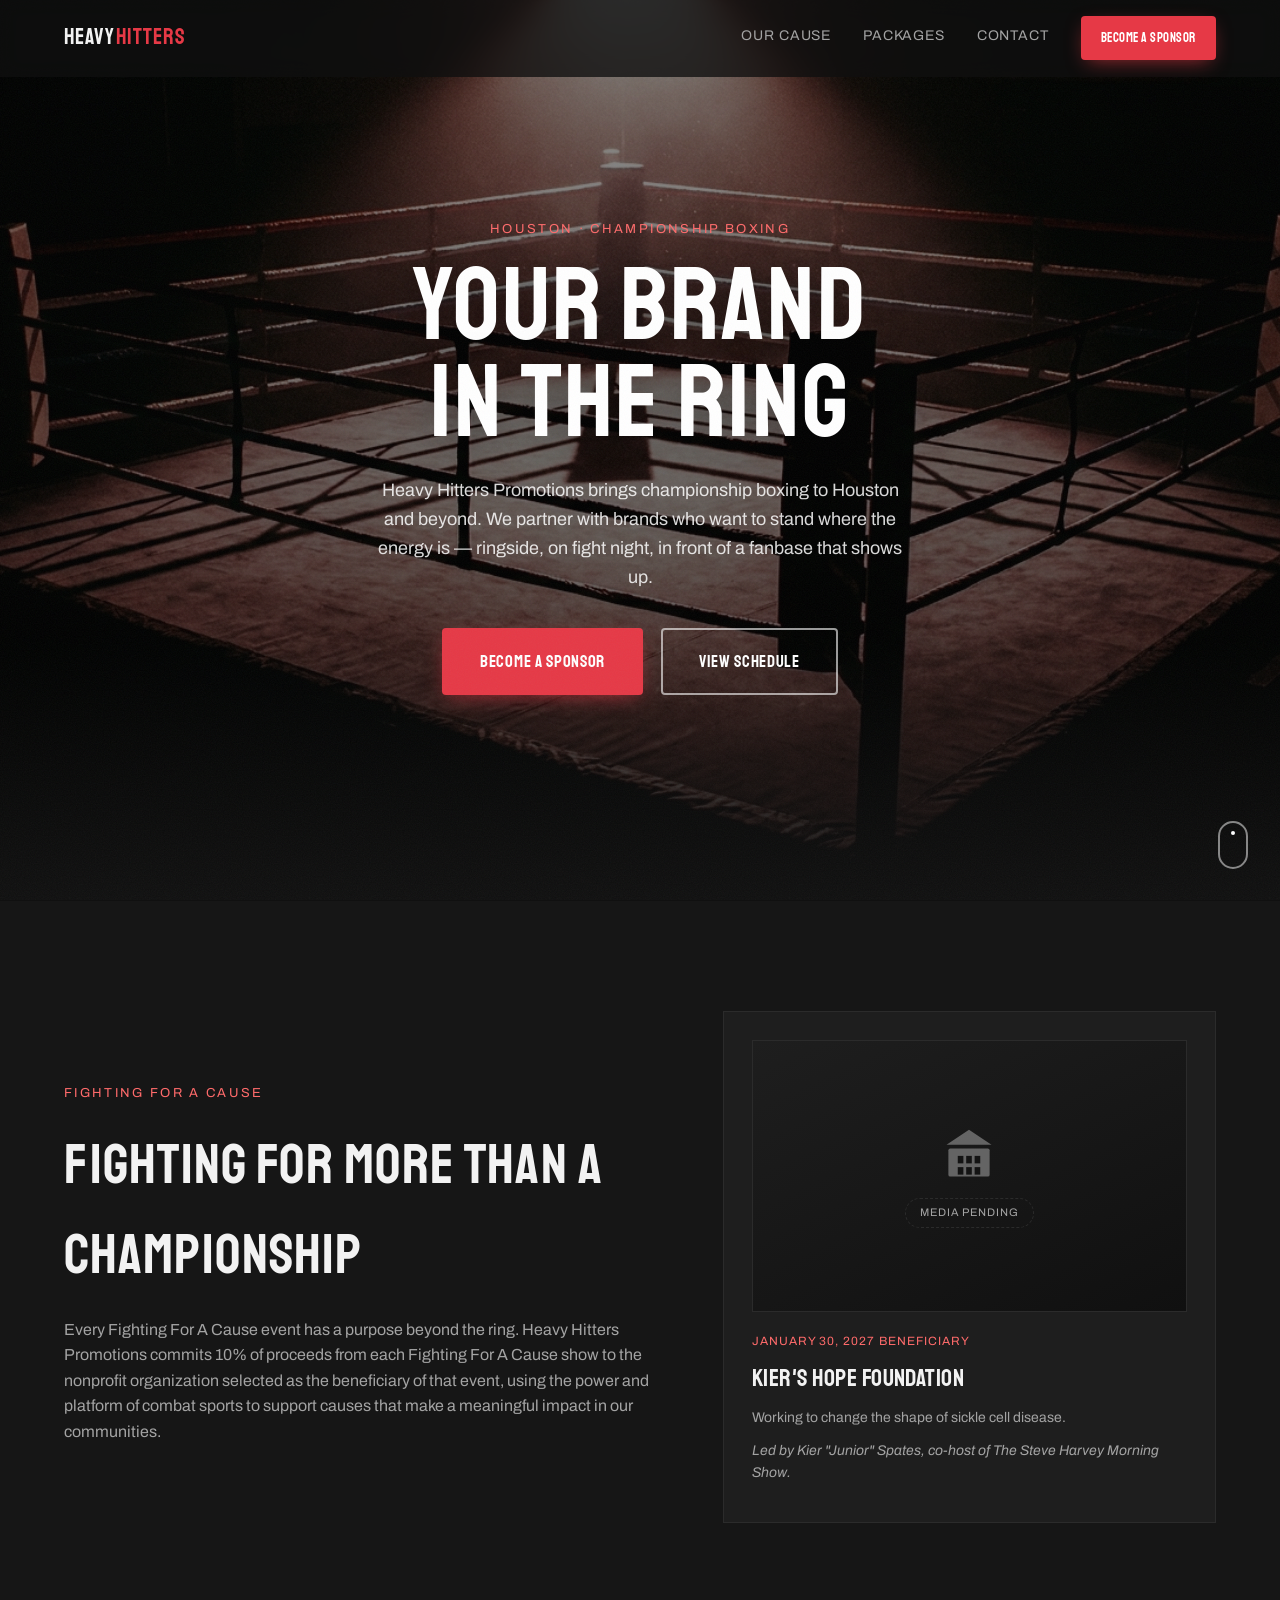
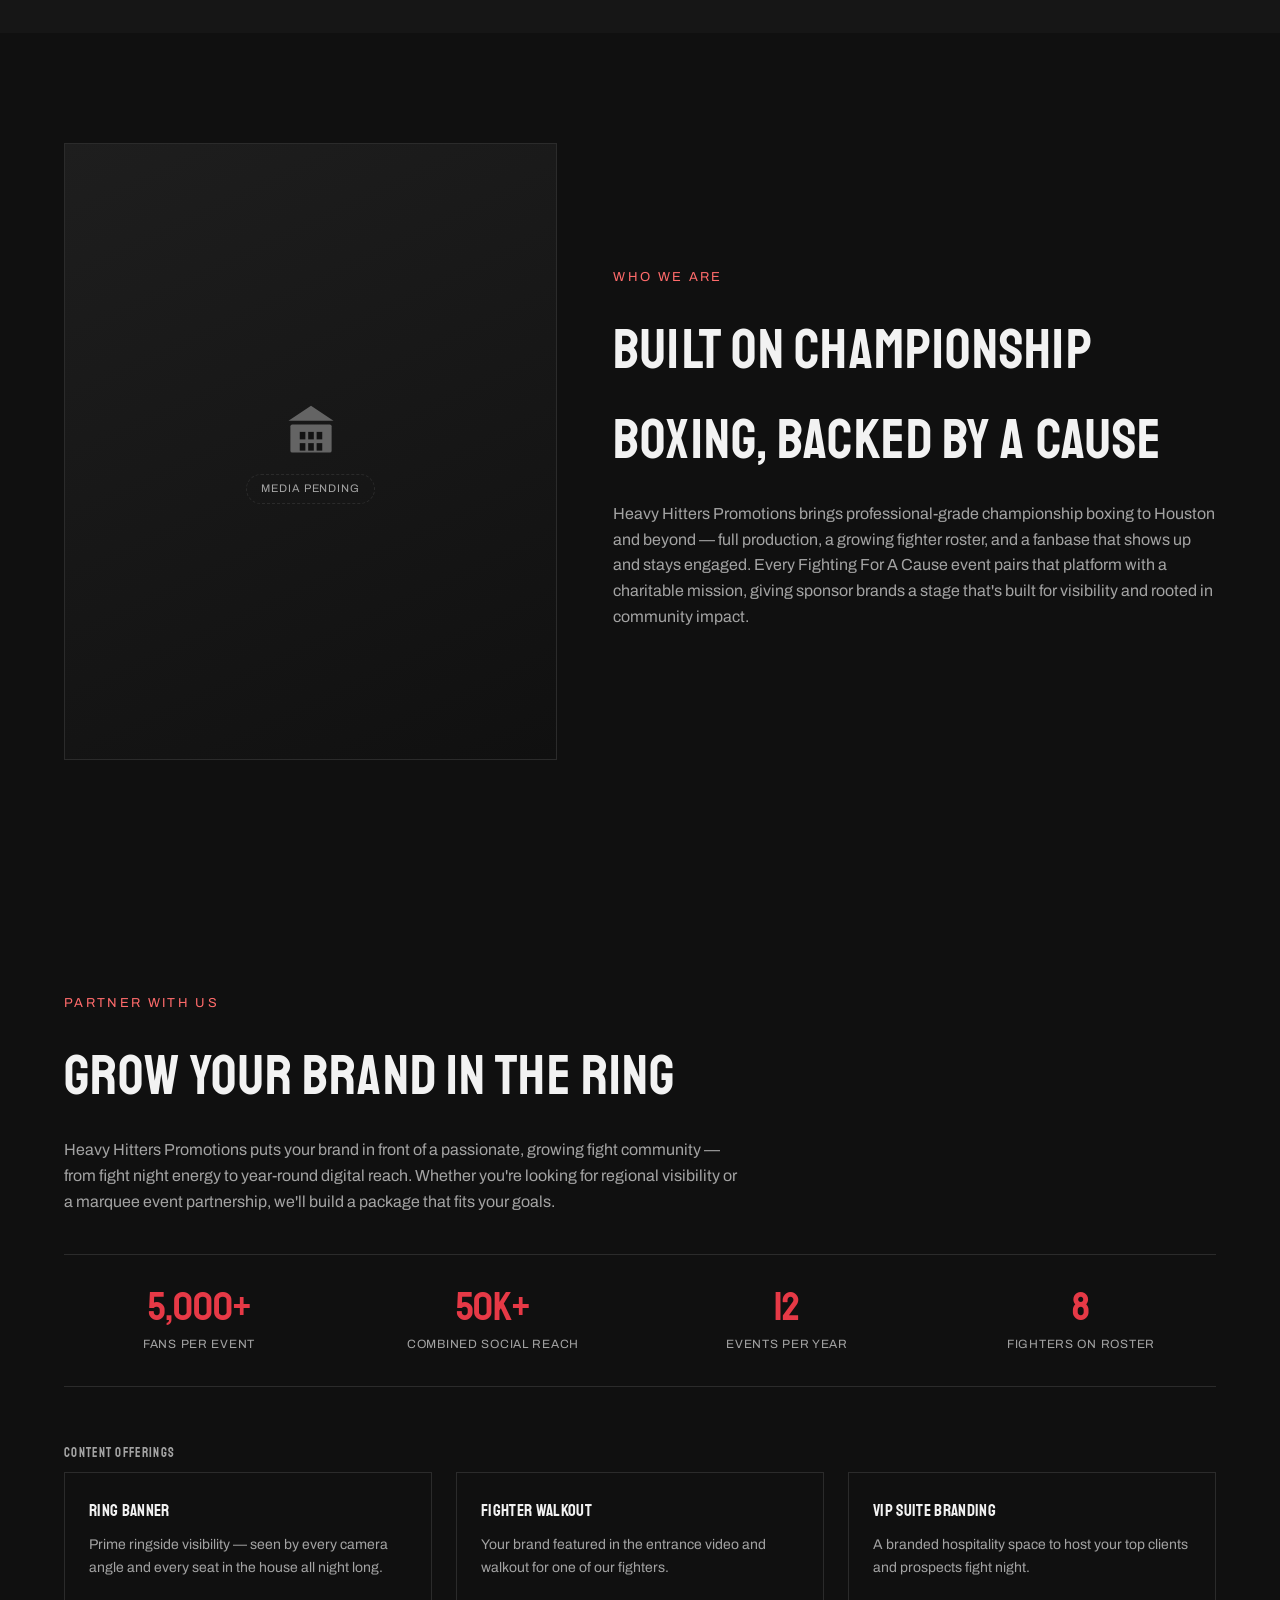
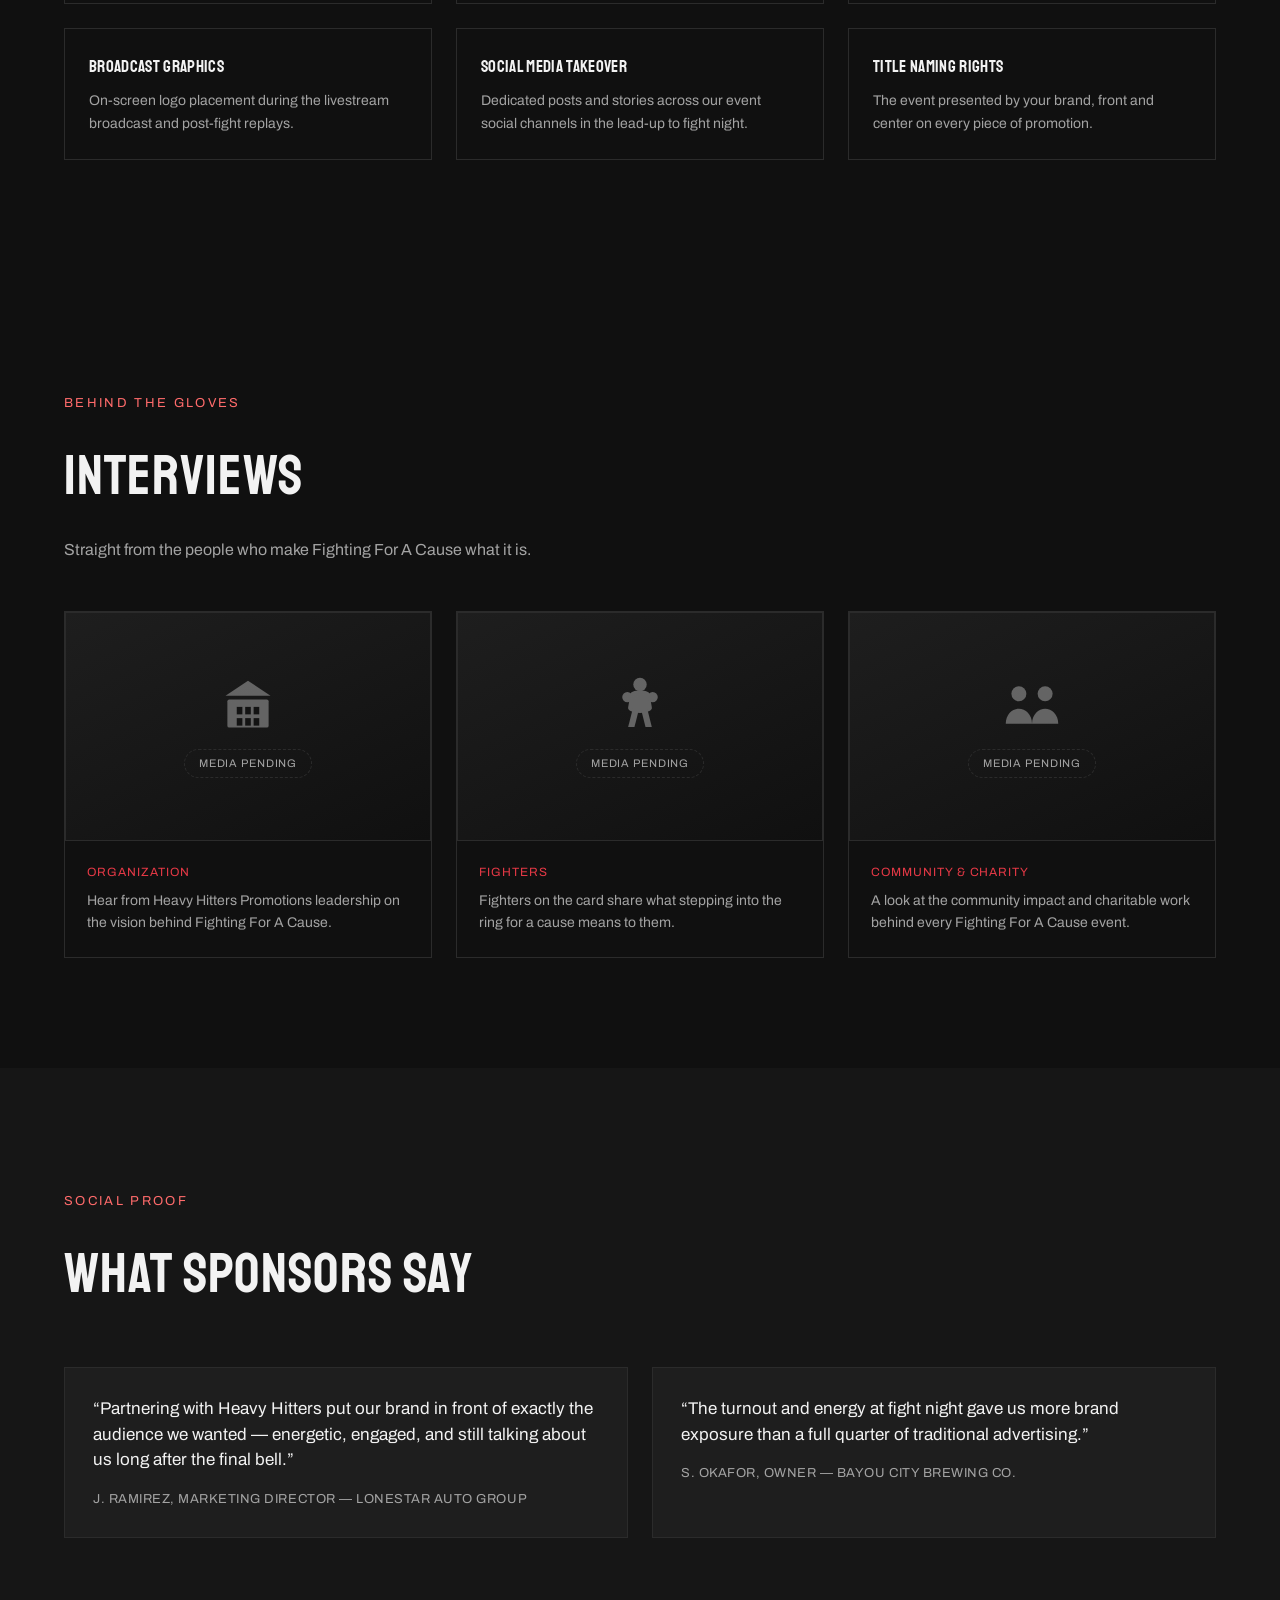
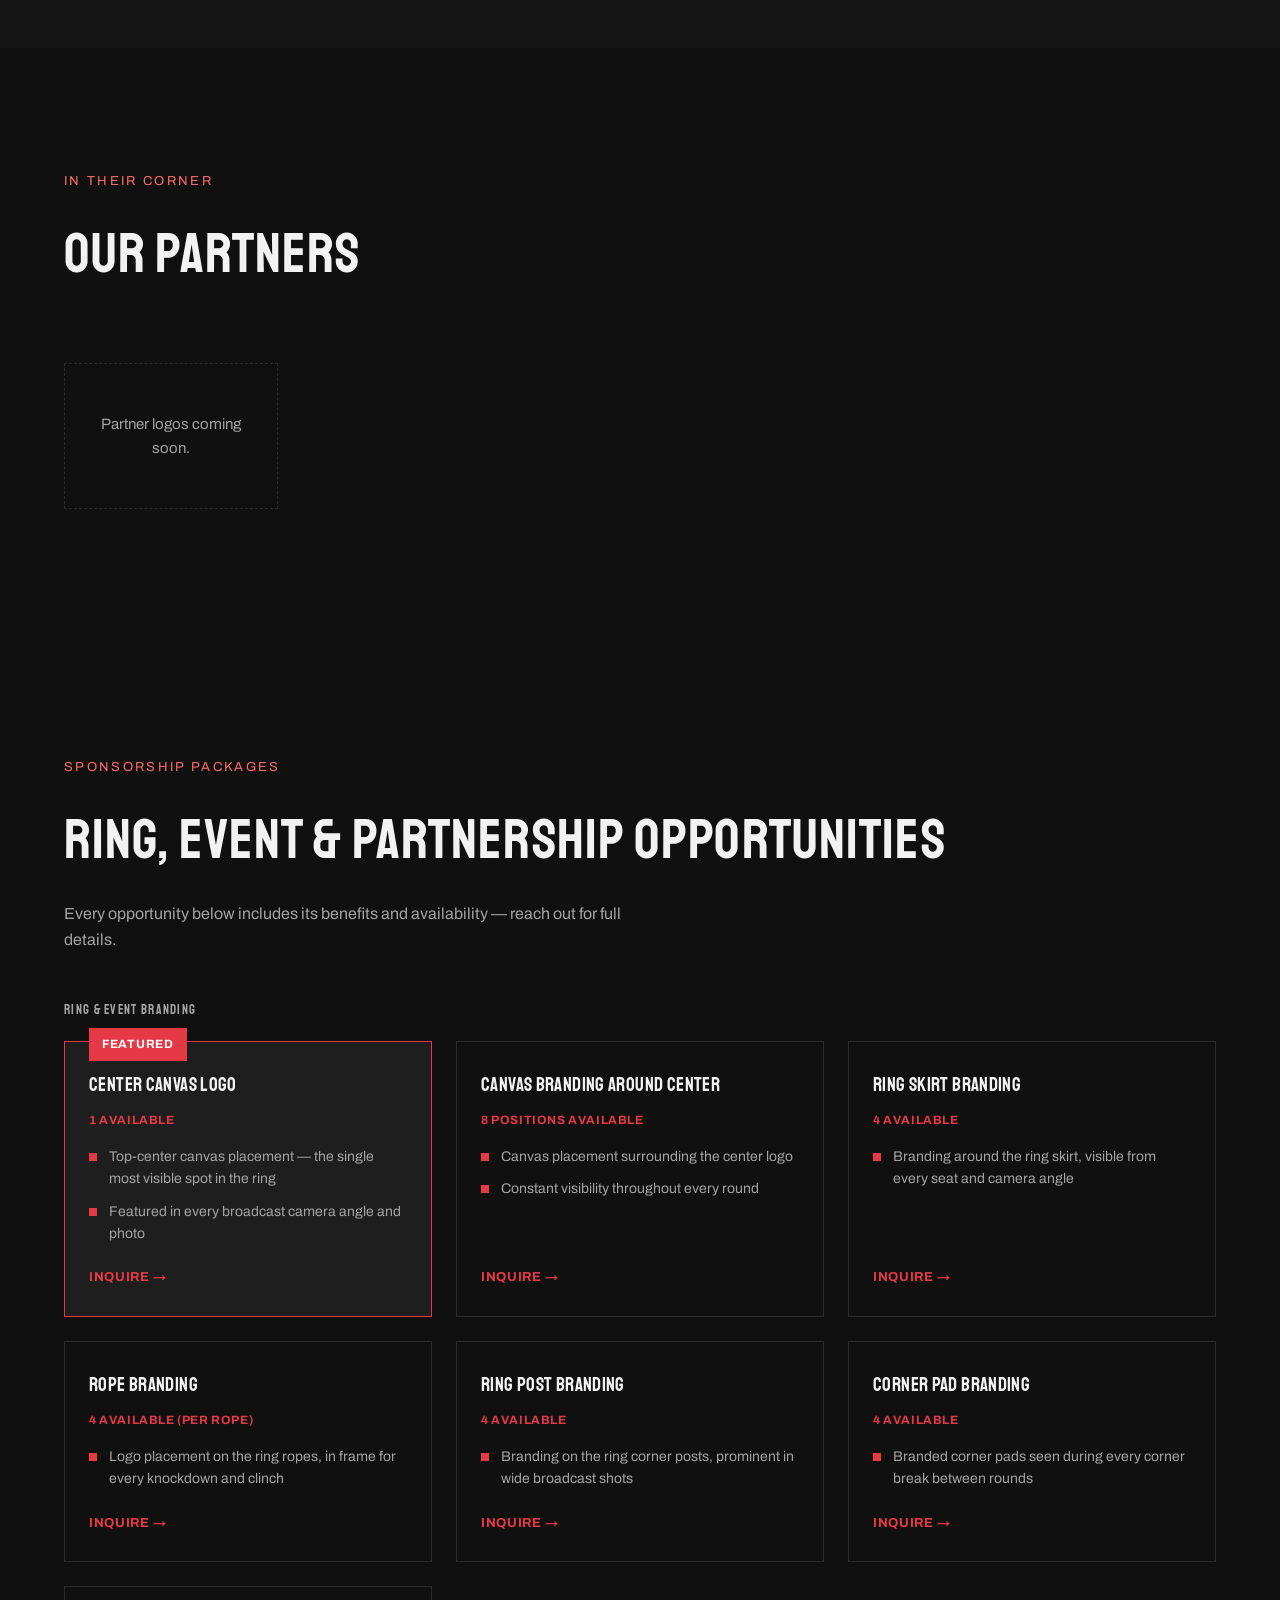
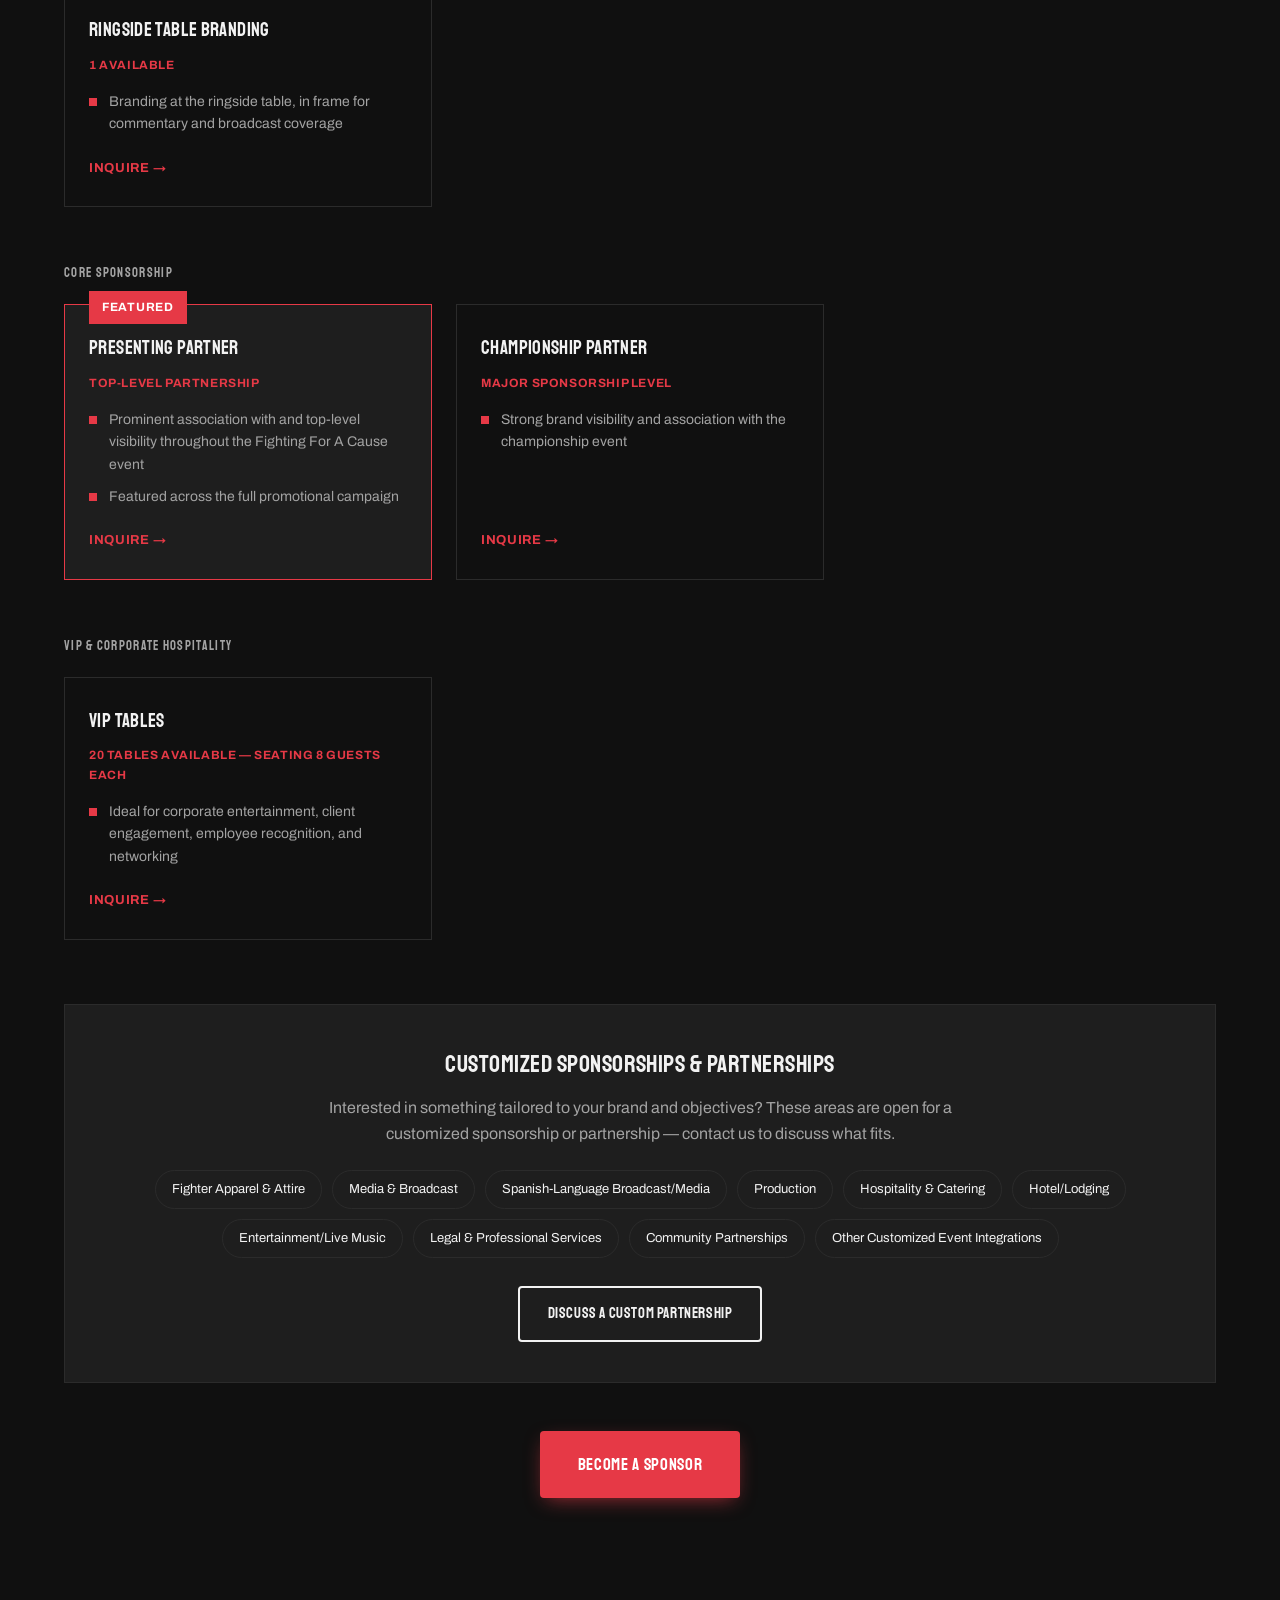
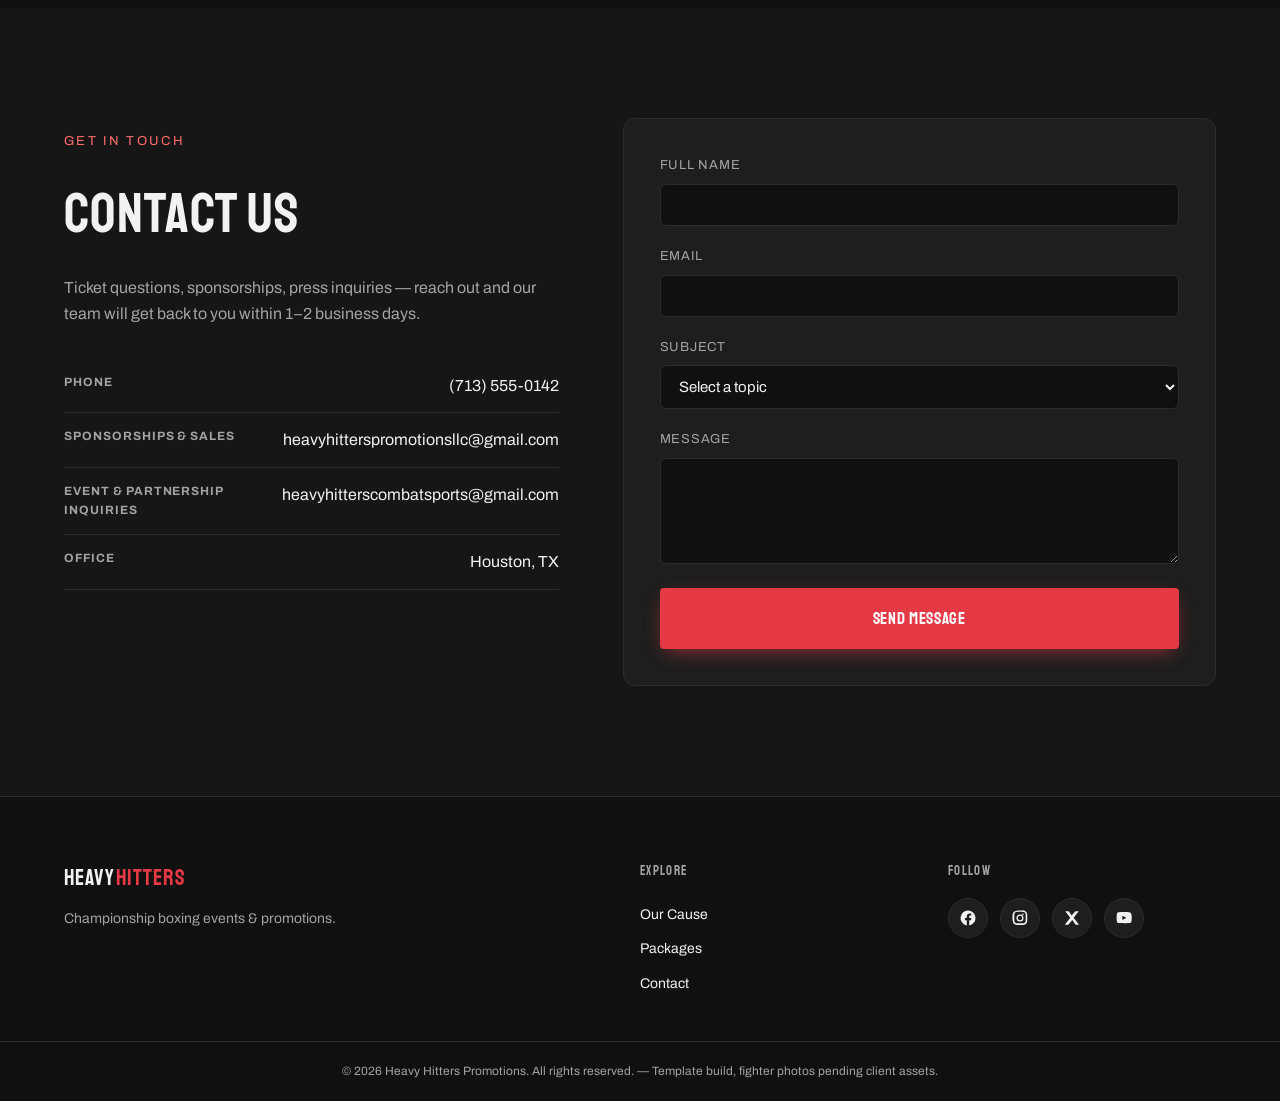
==== commit f88012c2: "Lock theme to Dark Modern / Staatliches-Archivo, remove demo customizer Client picked a final look, " ====
--- a/index.html
+++ b/index.html
@@ -6,15 +6,14 @@
 <title>Heavy Hitters Promotions | Launch Template</title>
 <meta name="description" content="Heavy Hitters Promotions — boxing events, tickets, and fight news.">
 
-<!-- Google Fonts: 5 boxing/sports-appropriate pairings, swapped live by the customizer -->
-<link rel="preconnect" href="https://fonts.googleapis.com">
+<!-- Google Fonts: Staatliches / Archivo — the chosen heading/body pairing --><link rel="preconnect" href="https://fonts.googleapis.com">
 <link rel="preconnect" href="https://fonts.gstatic.com" crossorigin>
-<link href="https://fonts.googleapis.com/css2?family=Anton&family=Barlow:wght@400;500;600;700&family=Bebas+Neue&family=Oswald:wght@400;500;600;700&family=Roboto+Condensed:wght@400;500;700&family=Teko:wght@400;500;600;700&family=Rajdhani:wght@400;500;600;700&family=Inter:wght@400;500;600;700&family=Big+Shoulders+Display:wght@600;700;800;900&family=Work+Sans:wght@400;500;600;700&family=Staatliches&family=Archivo:wght@400;500;600;700&display=swap" rel="stylesheet">
+<link href="https://fonts.googleapis.com/css2?family=Staatliches&family=Archivo:wght@400;500;600;700&display=swap" rel="stylesheet">
 
 <link rel="stylesheet" href="css/themes.css">
 <link rel="stylesheet" href="css/styles.css">
 </head>
-<body data-theme="classic" data-font="bigshoulders-worksans">
+<body data-theme="darkmodern" data-font="staatliches-archivo">
 
 <div class="demo-banner" id="demoBanner" hidden>
   <span>Showing demo content saved from the CMS sandbox in this browser &mdash; not the real live content.</span>
@@ -303,61 +302,6 @@
   </div>
 </footer>
 
-<!-- ================= DEV CUSTOMIZER PANEL ================= -->
-<div class="customizer" id="customizer">
-  <button class="customizer-tab" id="customizerTab" aria-label="Open theme customizer" aria-expanded="false">
-    <svg viewBox="0 0 24 24" fill="none" stroke="currentColor" stroke-width="2"><circle cx="12" cy="12" r="3"></circle><path d="M19.4 15a1.7 1.7 0 0 0 .3 1.9l.1.1a2 2 0 1 1-2.8 2.8l-.1-.1a1.7 1.7 0 0 0-1.9-.3 1.7 1.7 0 0 0-1 1.5V21a2 2 0 1 1-4 0v-.1a1.7 1.7 0 0 0-1-1.6 1.7 1.7 0 0 0-1.9.3l-.1.1a2 2 0 1 1-2.8-2.8l.1-.1a1.7 1.7 0 0 0 .3-1.9 1.7 1.7 0 0 0-1.5-1H3a2 2 0 1 1 0-4h.1a1.7 1.7 0 0 0 1.6-1 1.7 1.7 0 0 0-.3-1.9l-.1-.1a2 2 0 1 1 2.8-2.8l.1.1a1.7 1.7 0 0 0 1.9.3H9a1.7 1.7 0 0 0 1-1.5V3a2 2 0 1 1 4 0v.1a1.7 1.7 0 0 0 1 1.5 1.7 1.7 0 0 0 1.9-.3l.1-.1a2 2 0 1 1 2.8 2.8l-.1.1a1.7 1.7 0 0 0-.3 1.9V9a1.7 1.7 0 0 0 1.5 1H21a2 2 0 1 1 0 4h-.1a1.7 1.7 0 0 0-1.5 1Z"></path></svg>
-    <span>Customize</span>
-  </button>
-
-  <div class="customizer-panel" id="customizerPanel">
-    <div class="customizer-header">
-      <h4>Demo Theme Switcher</h4>
-      <p>Client branding pending &mdash; preview look &amp; feel options live.</p>
-      <button class="customizer-close" id="customizerClose" aria-label="Close customizer">&times;</button>
-    </div>
-
-    <div class="customizer-section">
-      <h5>Color Theme</h5>
-      <div class="swatch-grid" id="themeSwatches">
-        <button class="swatch" data-theme="classic" style="--sw1:#c8102e;--sw2:#111318;--sw3:#d4af37;">
-          <span class="swatch-preview"></span>Classic Red/Gold
-        </button>
-        <button class="swatch" data-theme="darkmodern" style="--sw1:#e63946;--sw2:#161616;--sw3:#2b2b2b;">
-          <span class="swatch-preview"></span>Dark Modern
-        </button>
-        <button class="swatch" data-theme="bluesteel" style="--sw1:#3a86ff;--sw2:#0b132b;--sw3:#8d99ae;">
-          <span class="swatch-preview"></span>Blue Steel
-        </button>
-        <button class="swatch" data-theme="gold" style="--sw1:#f2b705;--sw2:#0d0d0d;--sw3:#3a2e0f;">
-          <span class="swatch-preview"></span>Championship Gold
-        </button>
-        <button class="swatch" data-theme="neutral" style="--sw1:#6b6b6b;--sw2:#1a1a1a;--sw3:#9a9a9a;">
-          <span class="swatch-preview"></span>Neutral Grayscale
-        </button>
-      </div>
-    </div>
-
-    <div class="customizer-section">
-      <h5>Font Pairing</h5>
-      <div class="font-list" id="fontList">
-        <button class="font-option" data-font="anton-barlow"><span class="font-option-name" style="font-family:'Anton',sans-serif;">Anton / Barlow</span><span class="font-option-desc">Bold impact headlines</span></button>
-        <button class="font-option" data-font="bebas-oswald"><span class="font-option-name" style="font-family:'Bebas Neue',sans-serif;">Bebas Neue / Oswald</span><span class="font-option-desc">Tall, poster-style</span></button>
-        <button class="font-option" data-font="oswald-roboto"><span class="font-option-name" style="font-family:'Oswald',sans-serif;">Oswald / Roboto Condensed</span><span class="font-option-desc">Clean athletic</span></button>
-        <button class="font-option" data-font="teko-rajdhani"><span class="font-option-name" style="font-family:'Teko',sans-serif;">Teko / Rajdhani</span><span class="font-option-desc">Sharp, technical</span></button>
-        <button class="font-option" data-font="rajdhani-inter"><span class="font-option-name" style="font-family:'Rajdhani',sans-serif;">Rajdhani / Inter</span><span class="font-option-desc">Modern, sleek</span></button>
-        <button class="font-option" data-font="bigshoulders-worksans"><span class="font-option-name" style="font-family:'Big Shoulders Display',sans-serif;font-weight:800;">Big Shoulders / Work Sans</span><span class="font-option-desc">Industrial, distinctive</span></button>
-        <button class="font-option" data-font="staatliches-archivo"><span class="font-option-name" style="font-family:'Staatliches',sans-serif;">Staatliches / Archivo</span><span class="font-option-desc">Poster, fight-bill energy</span></button>
-      </div>
-    </div>
-
-    <div class="customizer-footer">
-      <button class="btn btn-outline btn-sm" id="customizerReset">Reset to Default</button>
-    </div>
-  </div>
-</div>
-
 <script src="js/main.js"></script>
-<script src="js/customizer.js"></script>
 </body>
 </html>
--- a/css/styles.css
+++ b/css/styles.css
@@ -1205,117 +1205,6 @@
   color: var(--color-text-muted);
   text-align: center;
 }
-
-/* ==========================================================================
-   CUSTOMIZER (dev/demo panel)
-   ========================================================================== */
-.customizer{ position: fixed; top: 50%; right: 0; transform: translateY(-50%); z-index: 400; }
-
-.customizer-tab{
-  position: absolute;
-  top: 50%;
-  right: 0;
-  transform: translateY(-50%);
-  display: flex;
-  flex-direction: column;
-  align-items: center;
-  gap: 6px;
-  padding: 16px 10px;
-  background: var(--color-primary);
-  color: #fff;
-  border: none;
-  border-radius: 8px 0 0 8px;
-  writing-mode: vertical-rl;
-  font-family: var(--font-heading);
-  font-size: 13px;
-  letter-spacing: .06em;
-  text-transform: uppercase;
-  box-shadow: -4px 0 20px -8px rgba(0,0,0,.5);
-}
-.customizer-tab svg{ width: 18px; height: 18px; writing-mode: horizontal-tb; }
-
-.customizer-panel{
-  position: absolute;
-  top: 50%;
-  right: 0;
-  transform: translateY(-50%) translateX(110%);
-  width: 320px;
-  max-height: 86vh;
-  overflow-y: auto;
-  background: var(--color-surface);
-  border: 1px solid var(--color-border);
-  border-radius: 12px 0 0 12px;
-  box-shadow: -12px 0 40px -12px rgba(0,0,0,.6);
-  padding: 24px;
-  transition: transform .35s ease;
-}
-.customizer.open .customizer-panel{ transform: translateY(-50%) translateX(0); }
-.customizer.open .customizer-tab{ opacity: 0; pointer-events: none; }
-
-.customizer-header{ position: relative; margin-bottom: 20px; padding-right: 24px; }
-.customizer-header h4{ font-family: var(--font-heading); font-size: 18px; margin-bottom: 6px; }
-.customizer-header p{ font-size: 13px; color: var(--color-text-muted); margin: 0; }
-.customizer-close{
-  position: absolute;
-  top: -4px; right: -4px;
-  background: none; border: none;
-  color: var(--color-text-muted);
-  font-size: 22px; line-height: 1;
-}
-
-.customizer-section{ margin-bottom: 24px; }
-.customizer-section h5{
-  font-size: 12px;
-  text-transform: uppercase;
-  letter-spacing: .08em;
-  color: var(--color-text-muted);
-  margin: 0 0 12px;
-}
-
-.swatch-grid{ display: flex; flex-direction: column; gap: 8px; }
-.swatch{
-  display: flex;
-  align-items: center;
-  gap: 10px;
-  padding: 10px 12px;
-  background: var(--color-bg);
-  border: 1px solid var(--color-border);
-  border-radius: 8px;
-  color: var(--color-text);
-  font-size: 13px;
-  text-align: left;
-  transition: border-color .2s ease;
-}
-.swatch:hover{ border-color: var(--color-text-muted); }
-.swatch.active{ border-color: var(--color-primary); }
-.swatch-preview{
-  width: 26px; height: 26px;
-  border-radius: 50%;
-  flex-shrink: 0;
-  background: conic-gradient(var(--sw1) 0 33%, var(--sw2) 33% 66%, var(--sw3) 66% 100%);
-  border: 2px solid rgba(255,255,255,.15);
-}
-
-.font-list{ display: flex; flex-direction: column; gap: 8px; }
-.font-option{
-  display: flex;
-  flex-direction: column;
-  gap: 2px;
-  padding: 10px 12px;
-  background: var(--color-bg);
-  border: 1px solid var(--color-border);
-  border-radius: 8px;
-  color: var(--color-text);
-  text-align: left;
-  transition: border-color .2s ease;
-}
-.font-option:hover{ border-color: var(--color-text-muted); }
-.font-option.active{ border-color: var(--color-primary); }
-.font-option-name{ font-size: 16px; }
-.font-option-desc{ font-size: 11px; color: var(--color-text-muted); }
-
-.customizer-footer{ border-top: 1px solid var(--color-border); padding-top: 16px; }
-.customizer-footer .btn{ width: 100%; }
 
 /* ==========================================================================
    RESPONSIVE
@@ -1389,7 +1278,4 @@
   .news-row-main{ flex-wrap: wrap; }
   .news-row-excerpt{ white-space: normal; flex-basis: 100%; }
   .news-row-arrow{ display: none; }
-
-  .customizer-panel{ width: 88vw; }
-  .customizer-tab{ padding: 12px 8px; font-size: 11px; }
-}
+}
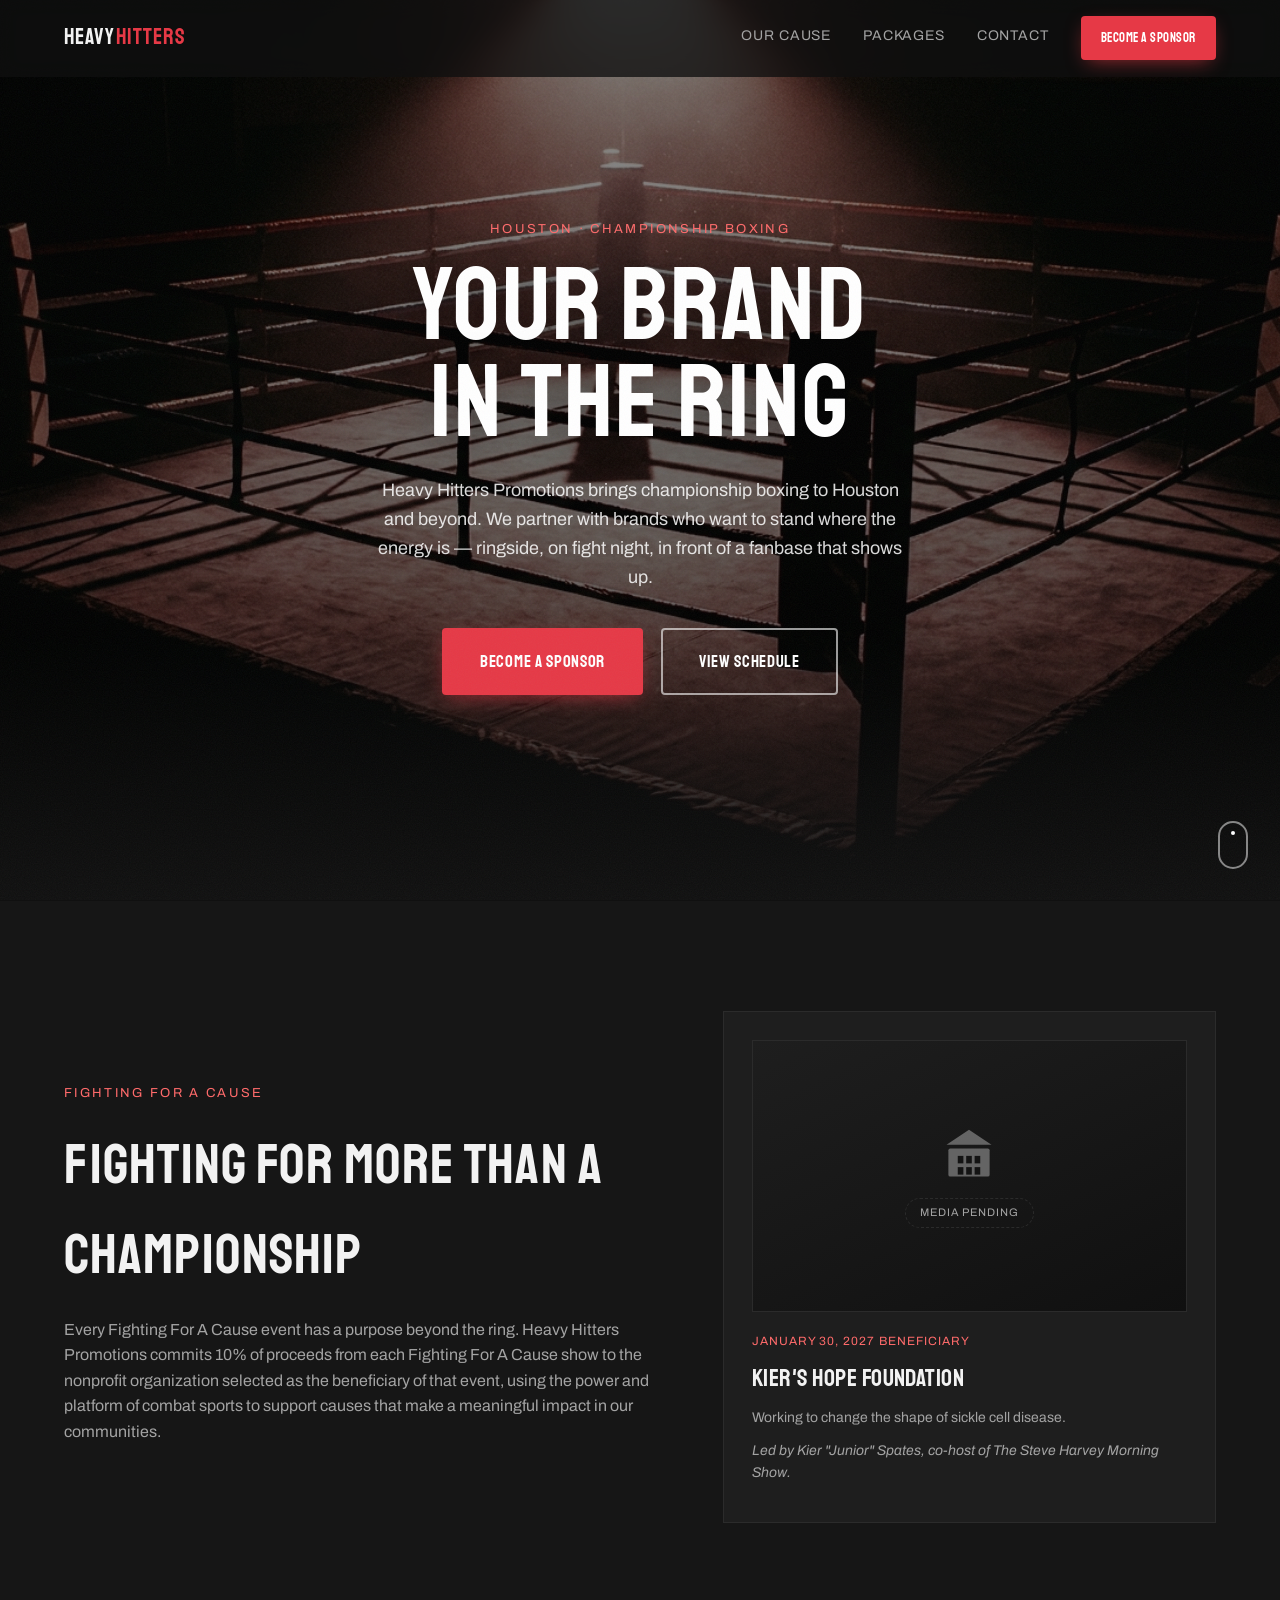
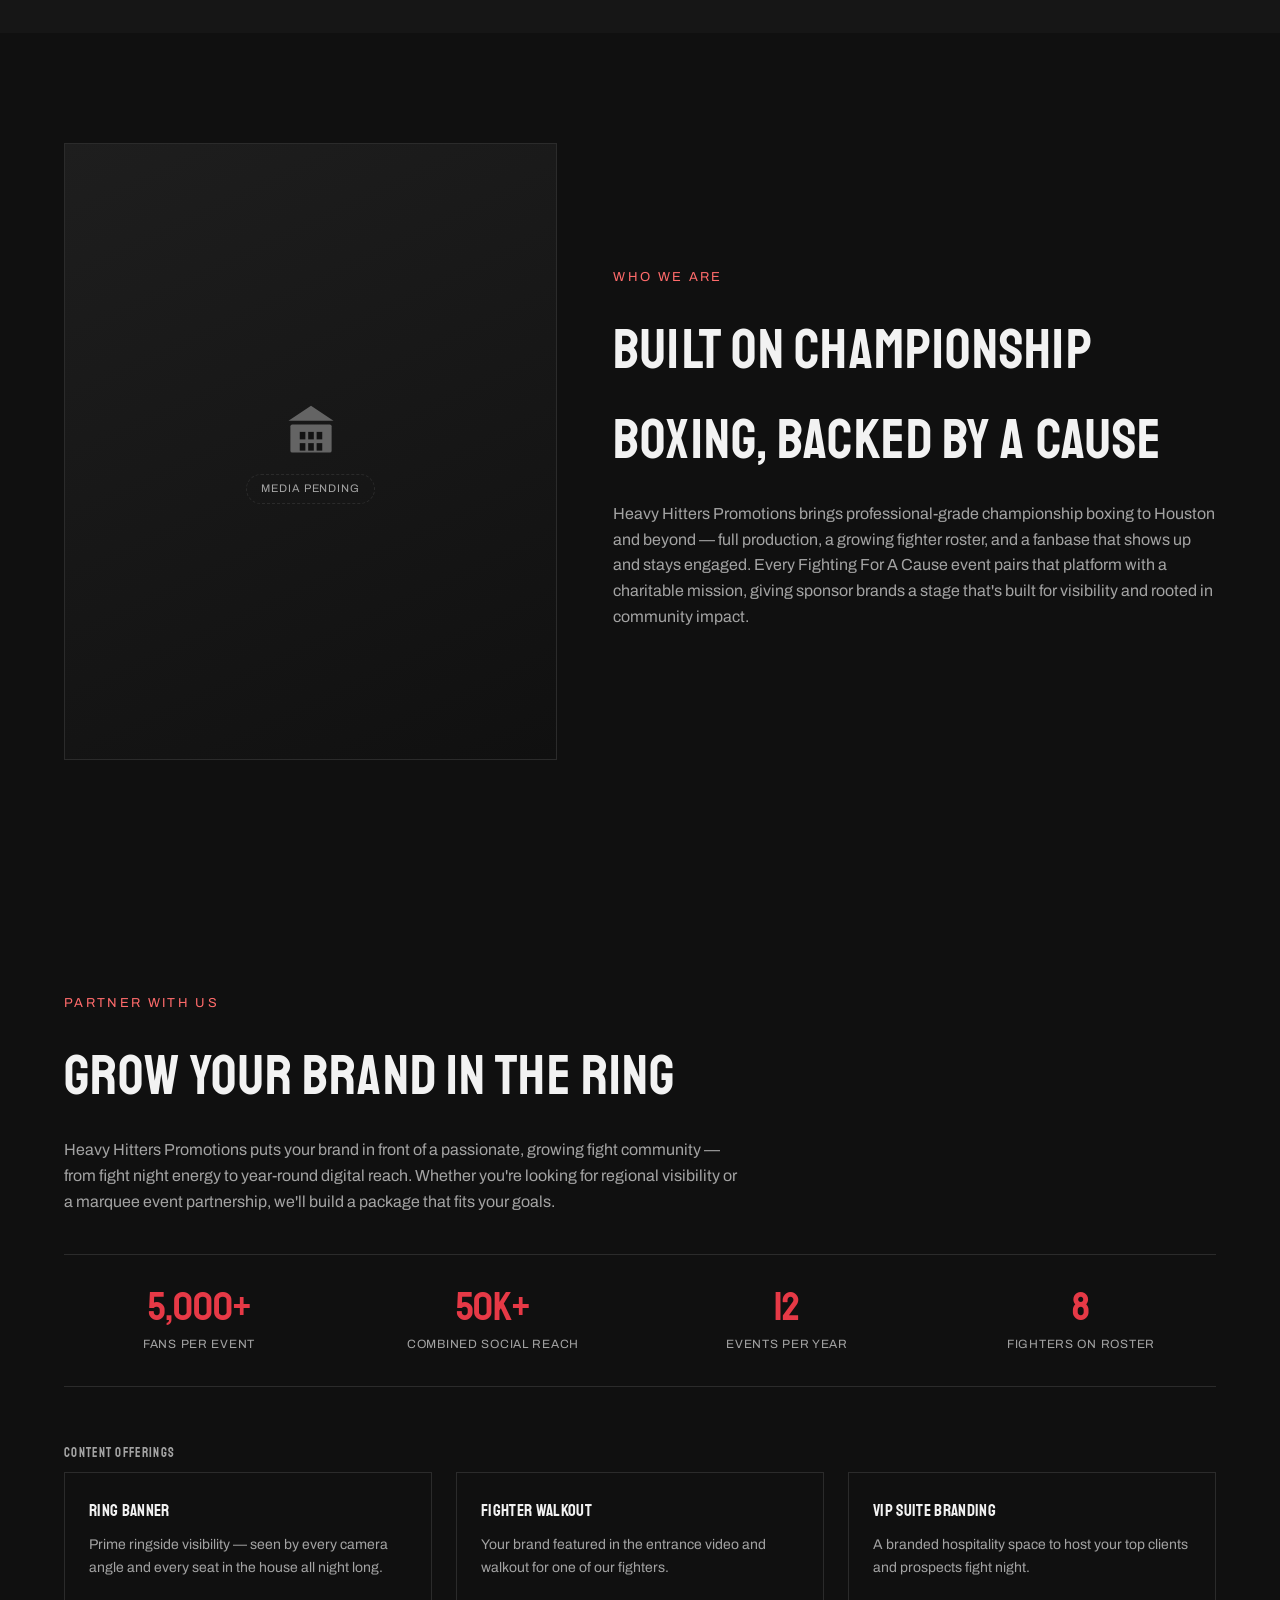
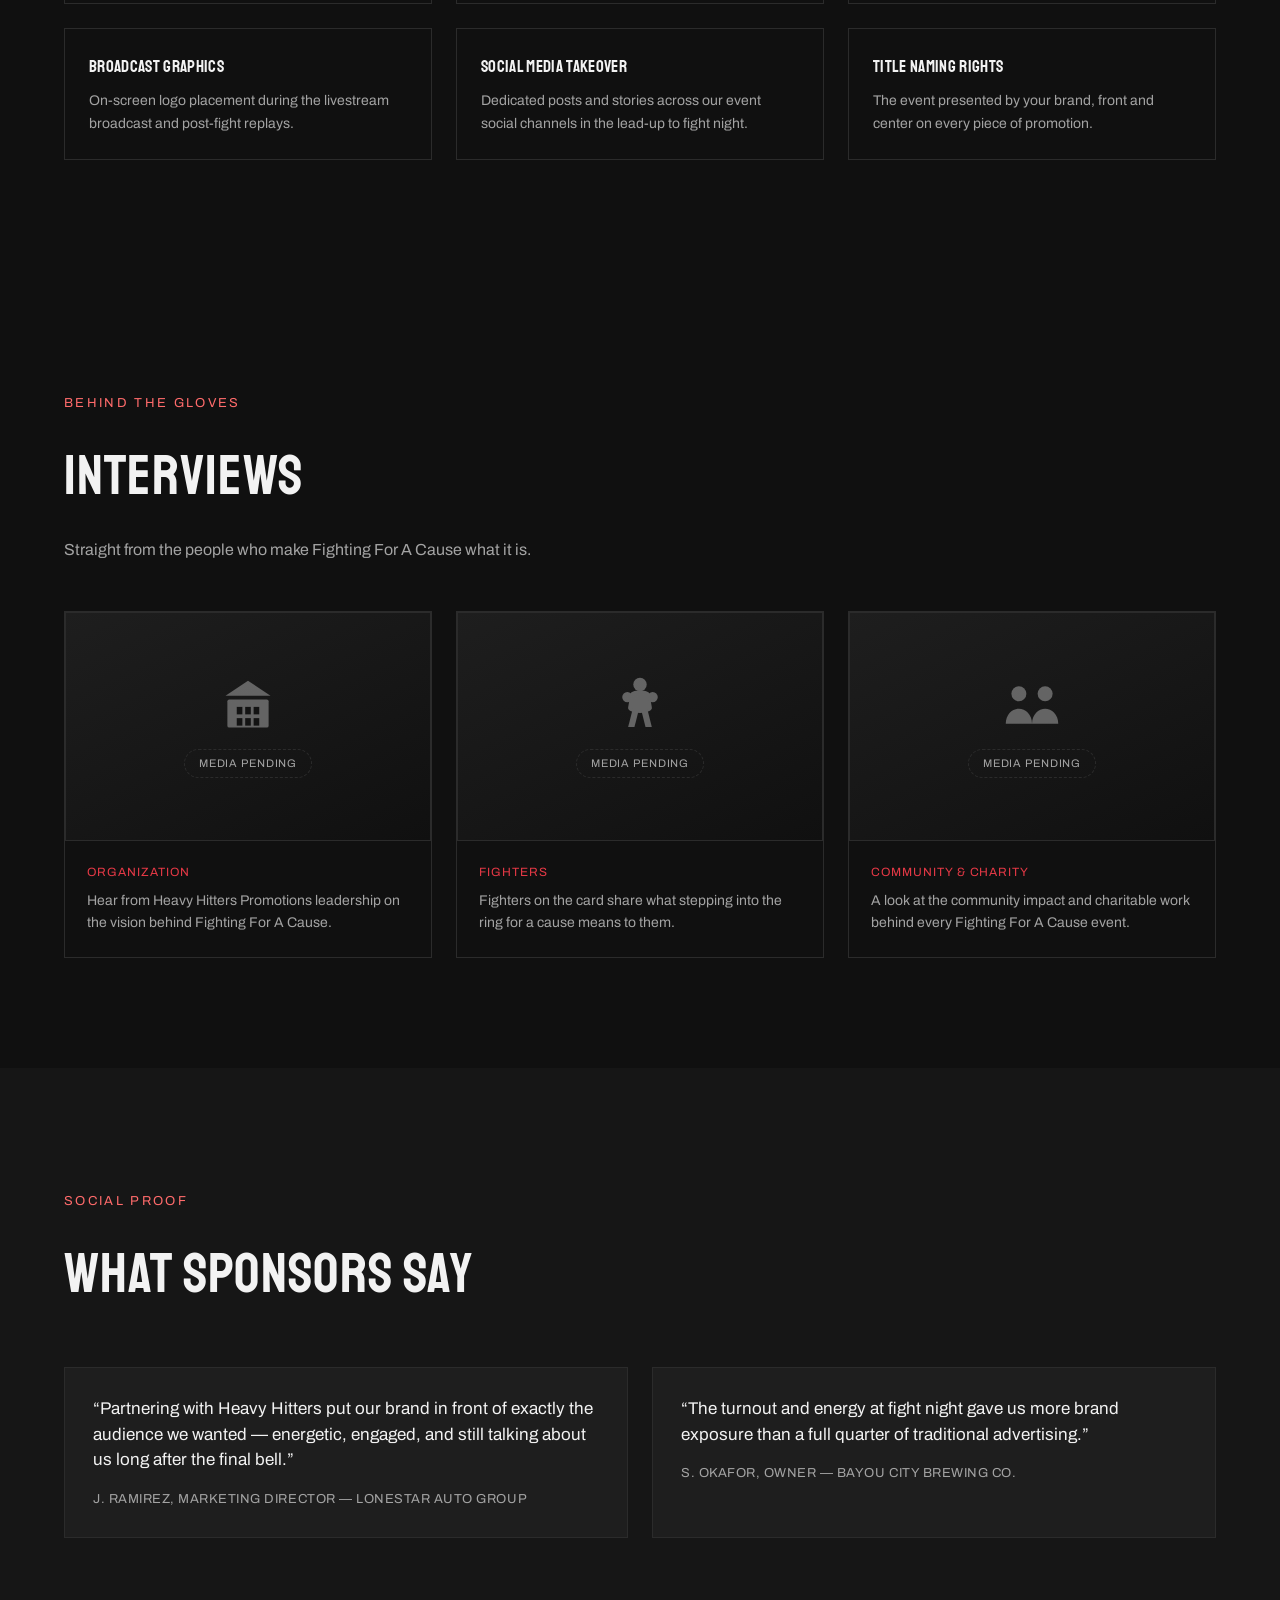
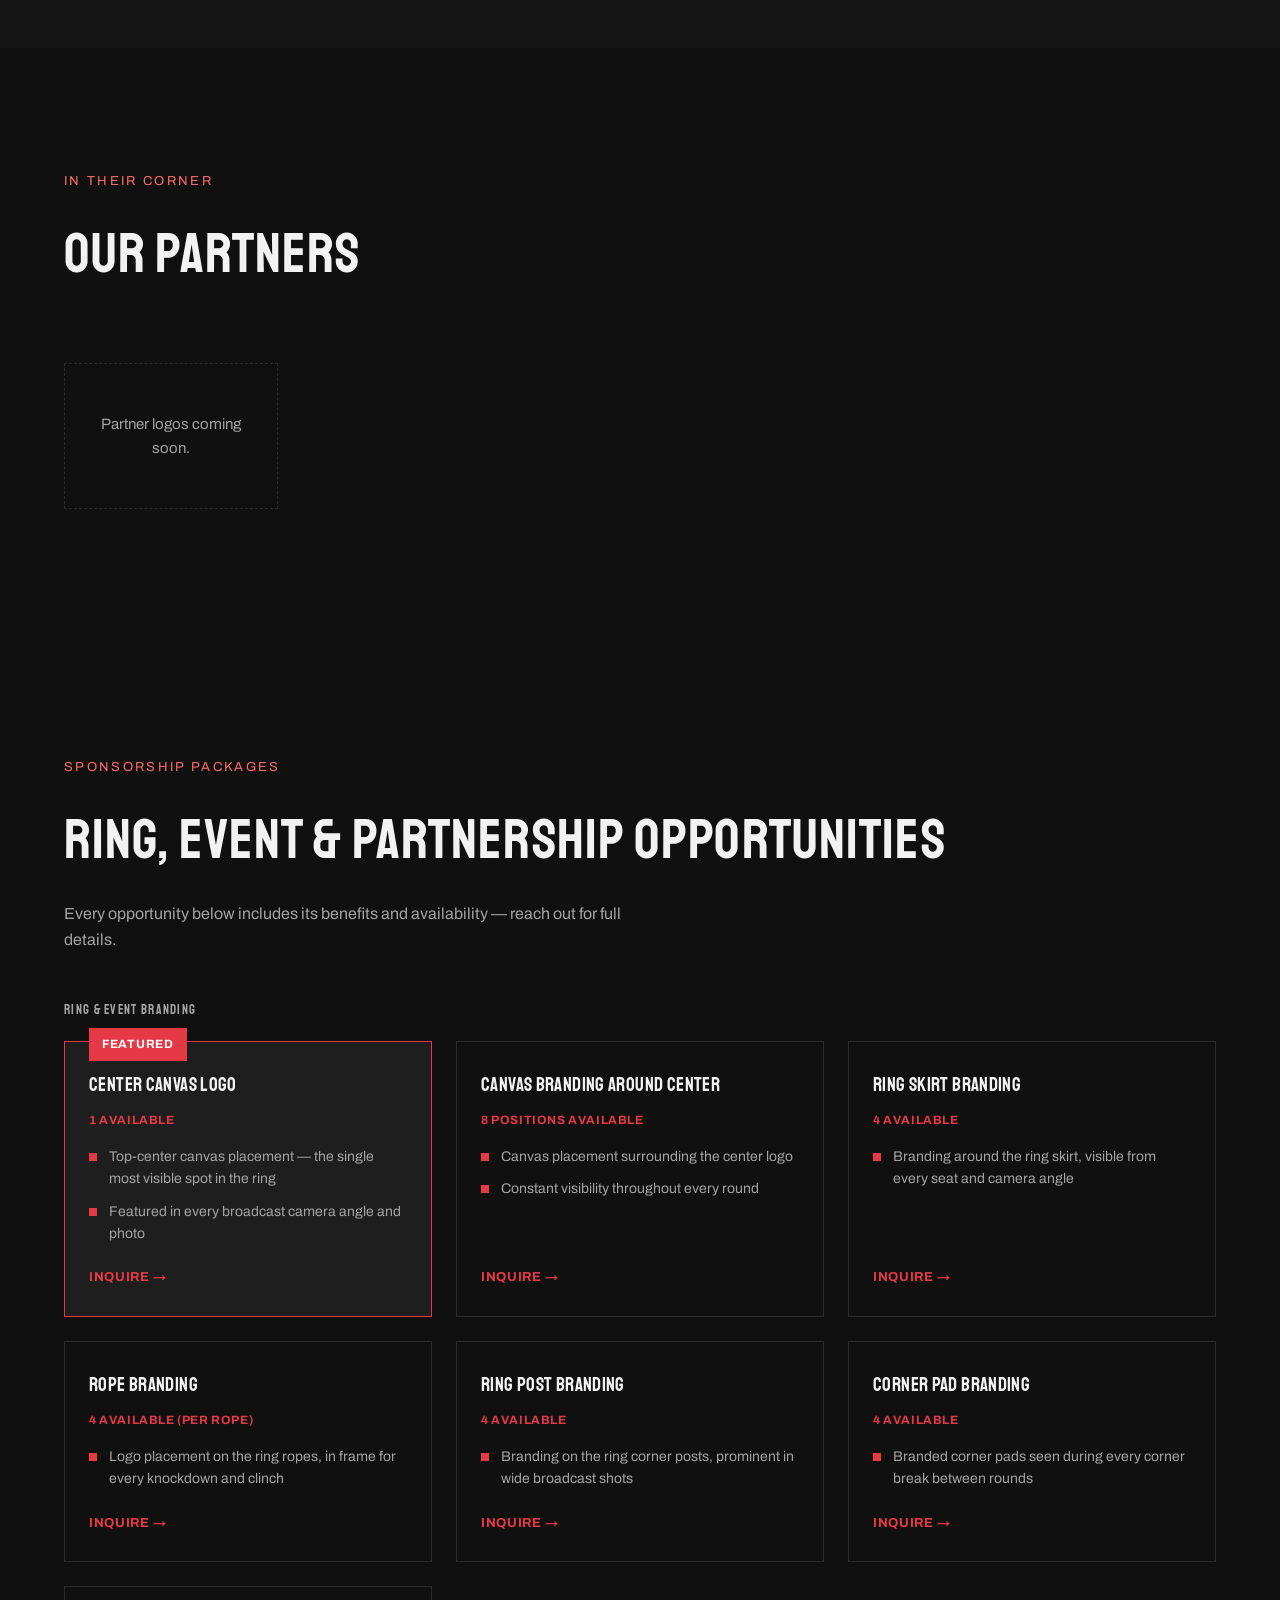
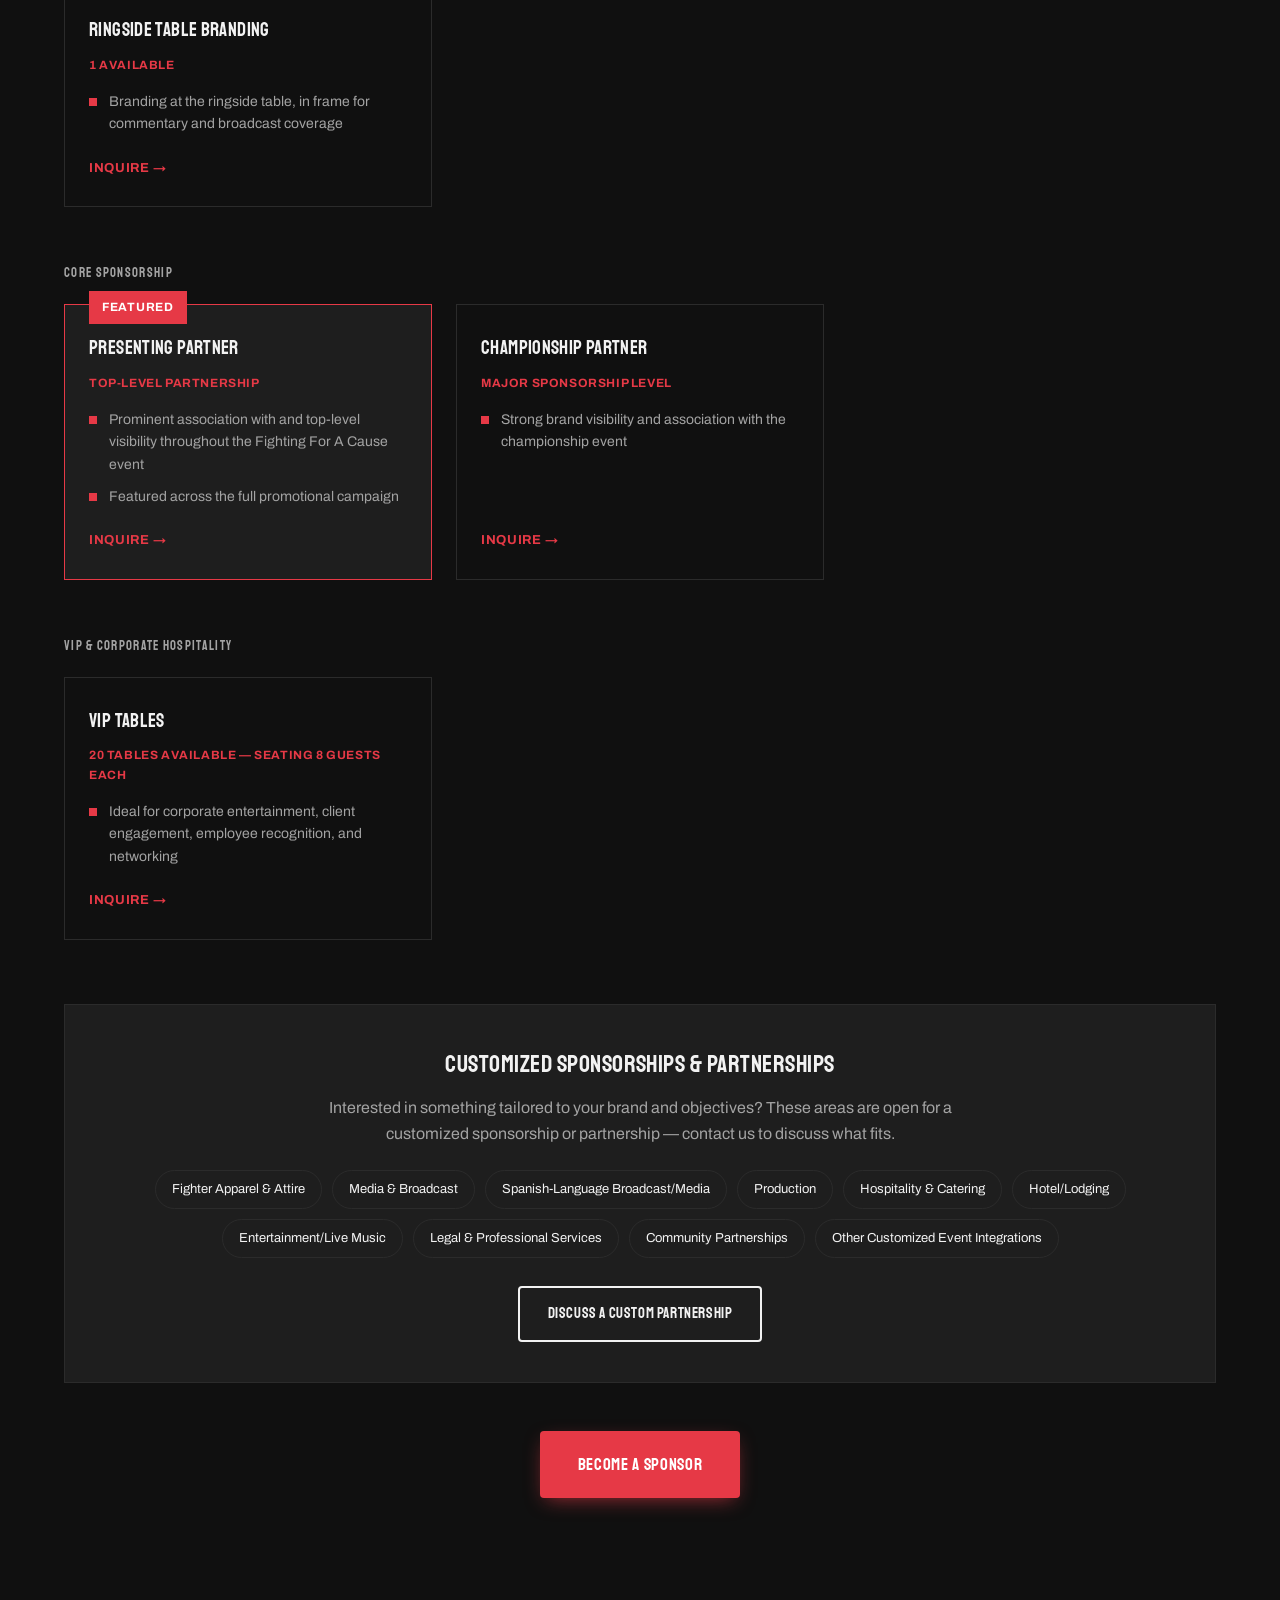
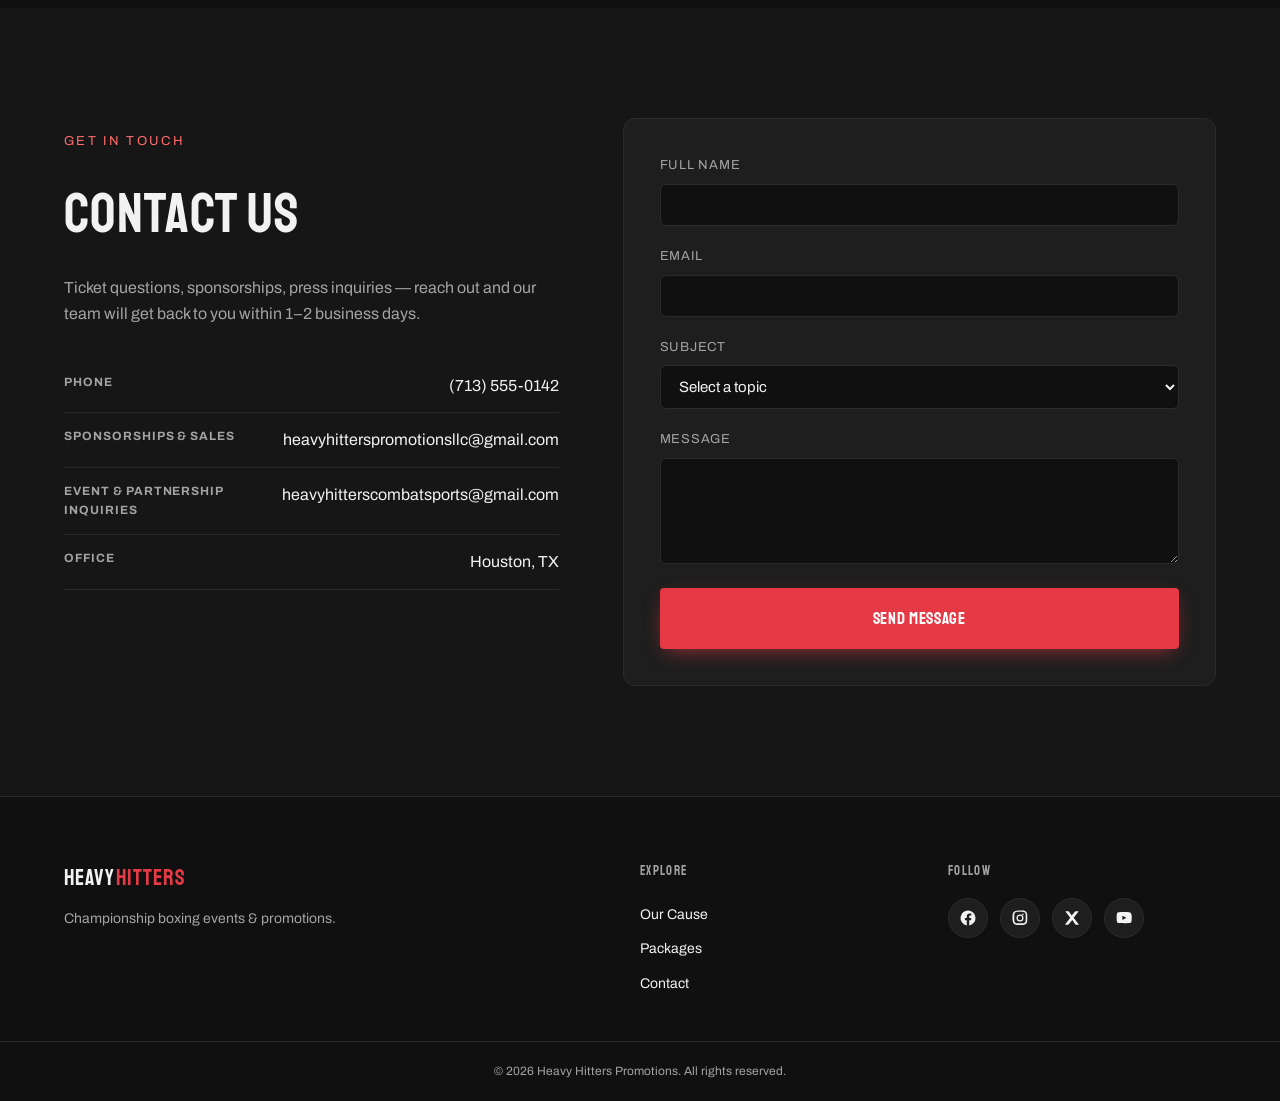
==== commit a3f23ce6: "Remove leftover template/demo language from visible site copy - Page title dropped "| Launch Templat" ====
--- a/index.html
+++ b/index.html
@@ -3,7 +3,7 @@
 <head>
 <meta charset="UTF-8">
 <meta name="viewport" content="width=device-width, initial-scale=1.0">
-<title>Heavy Hitters Promotions | Launch Template</title>
+<title>Heavy Hitters Promotions | Sponsorship &amp; Partnership Opportunities</title>
 <meta name="description" content="Heavy Hitters Promotions — boxing events, tickets, and fight news.">
 
 <!-- Google Fonts: Staatliches / Archivo — the chosen heading/body pairing --><link rel="preconnect" href="https://fonts.googleapis.com">
@@ -175,7 +175,7 @@
   <div class="modal-backdrop" data-close-modal></div>
   <div class="modal-dialog" role="dialog" aria-modal="true" aria-labelledby="modalTitle">
     <button class="modal-close" data-close-modal aria-label="Close">&times;</button>
-    <div class="modal-media" aria-hidden="true">Media placeholder</div>
+    <div class="modal-media media-slot" id="modalMedia" aria-hidden="true"></div>
     <div class="modal-body">
       <span class="event-date" id="modalDate"></span>
       <h3 id="modalTitle"></h3>
@@ -297,7 +297,7 @@
   </div>
   <div class="footer-bottom">
     <div class="container">
-      <p>&copy; 2026 Heavy Hitters Promotions. All rights reserved. &mdash; Template build, fighter photos pending client assets.</p>
+      <p>&copy; 2026 Heavy Hitters Promotions. All rights reserved.</p>
     </div>
   </div>
 </footer>
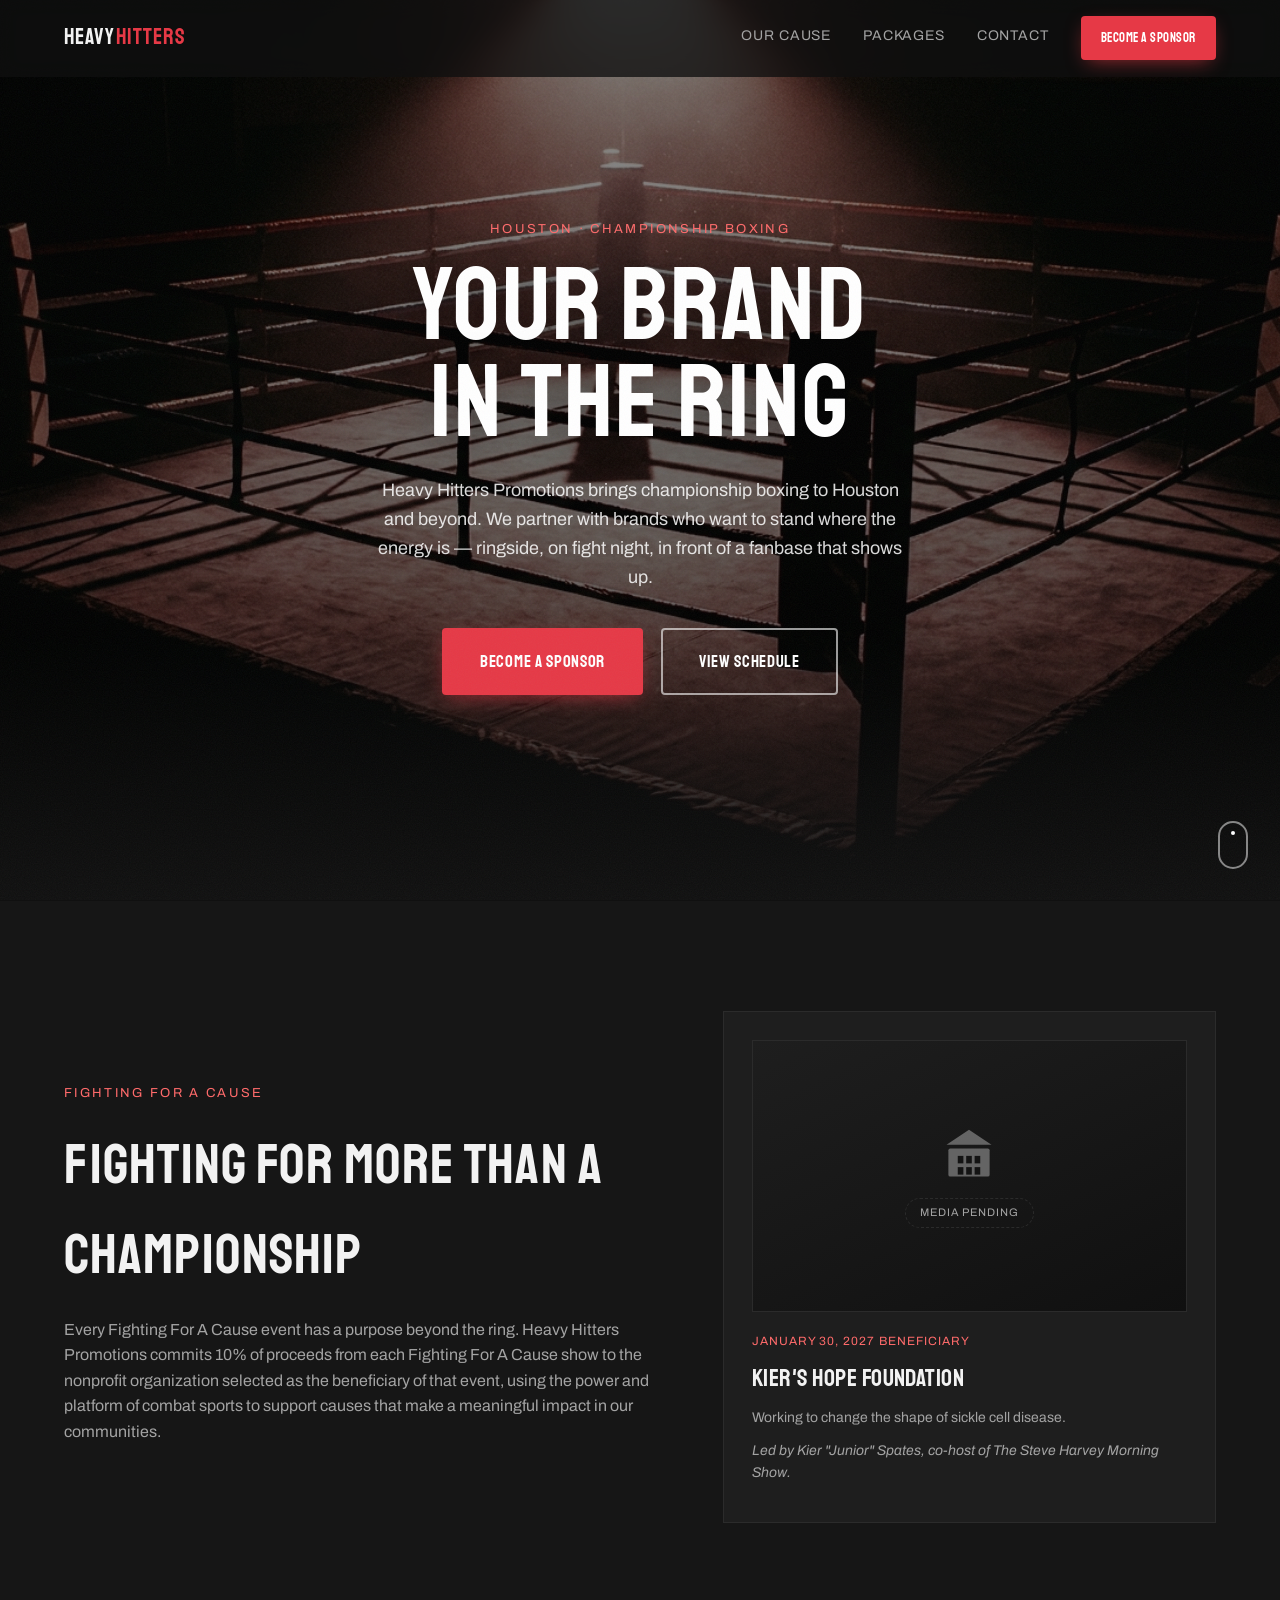
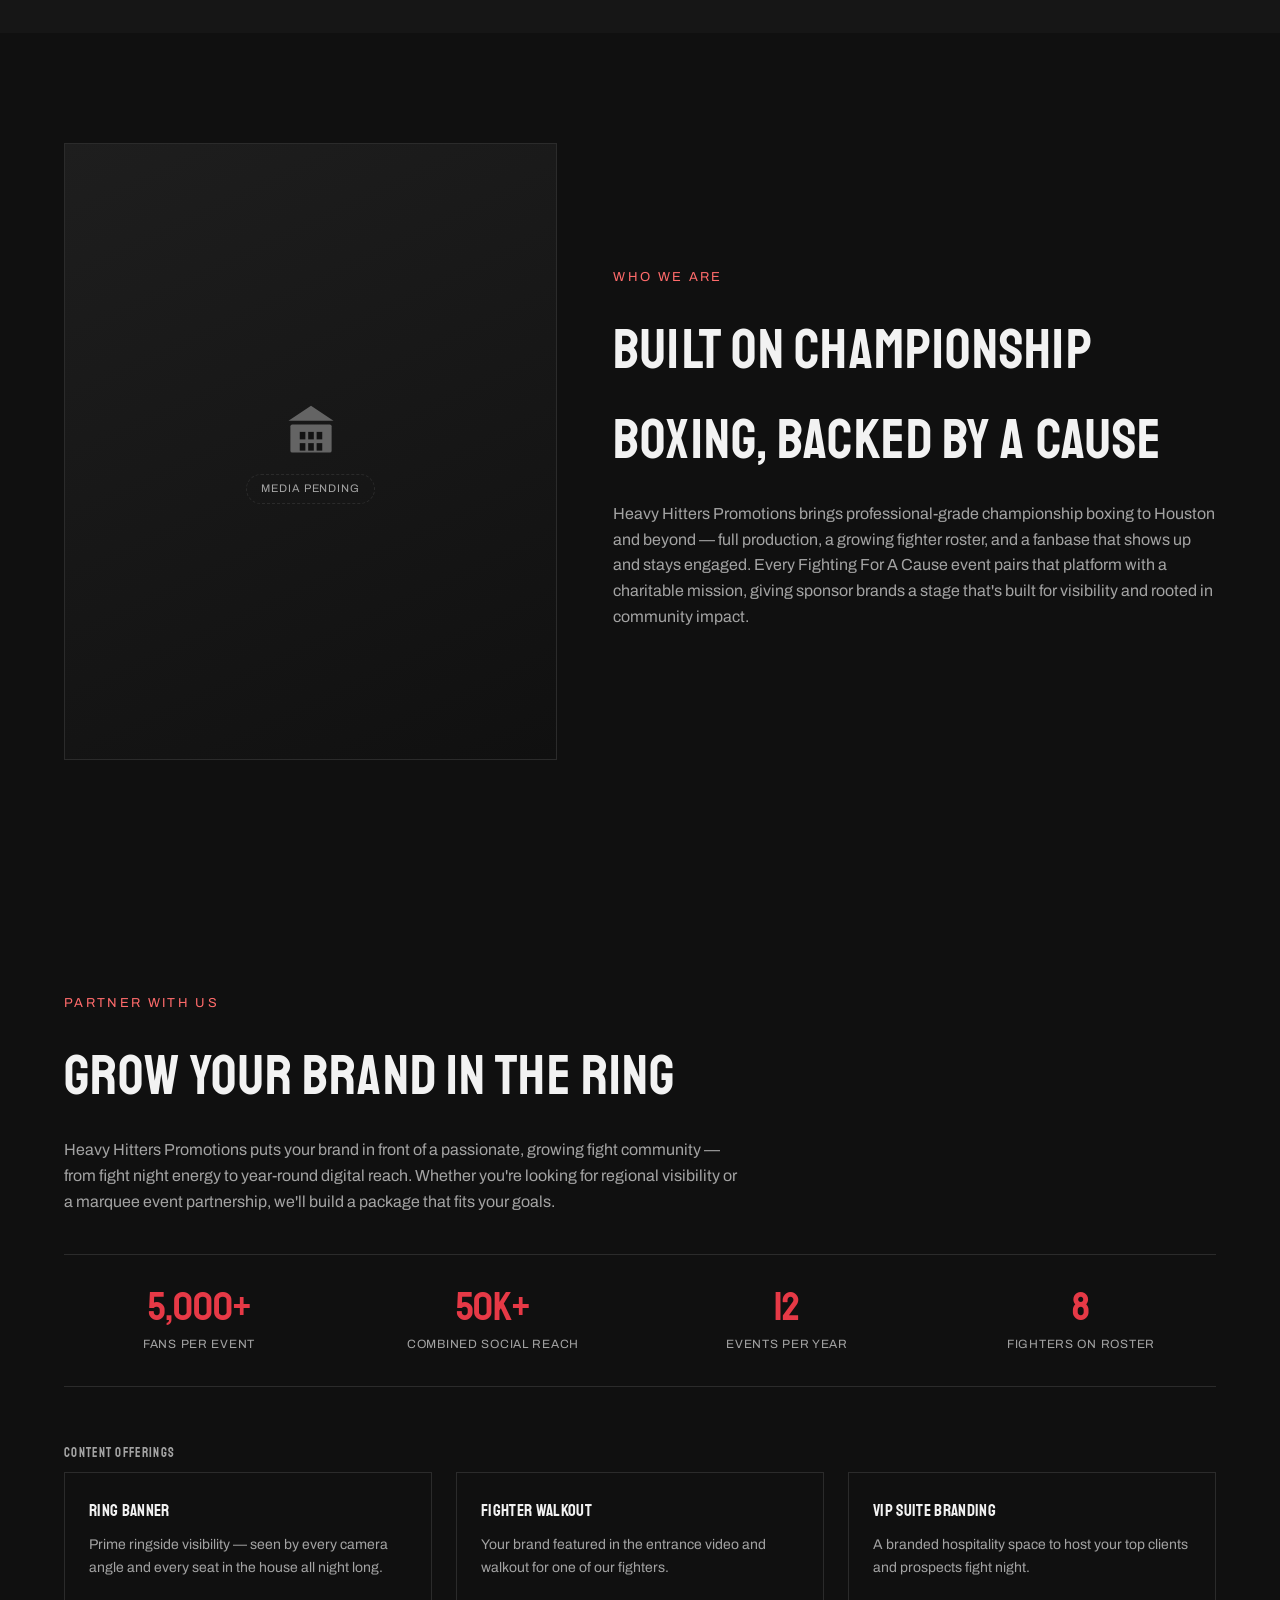
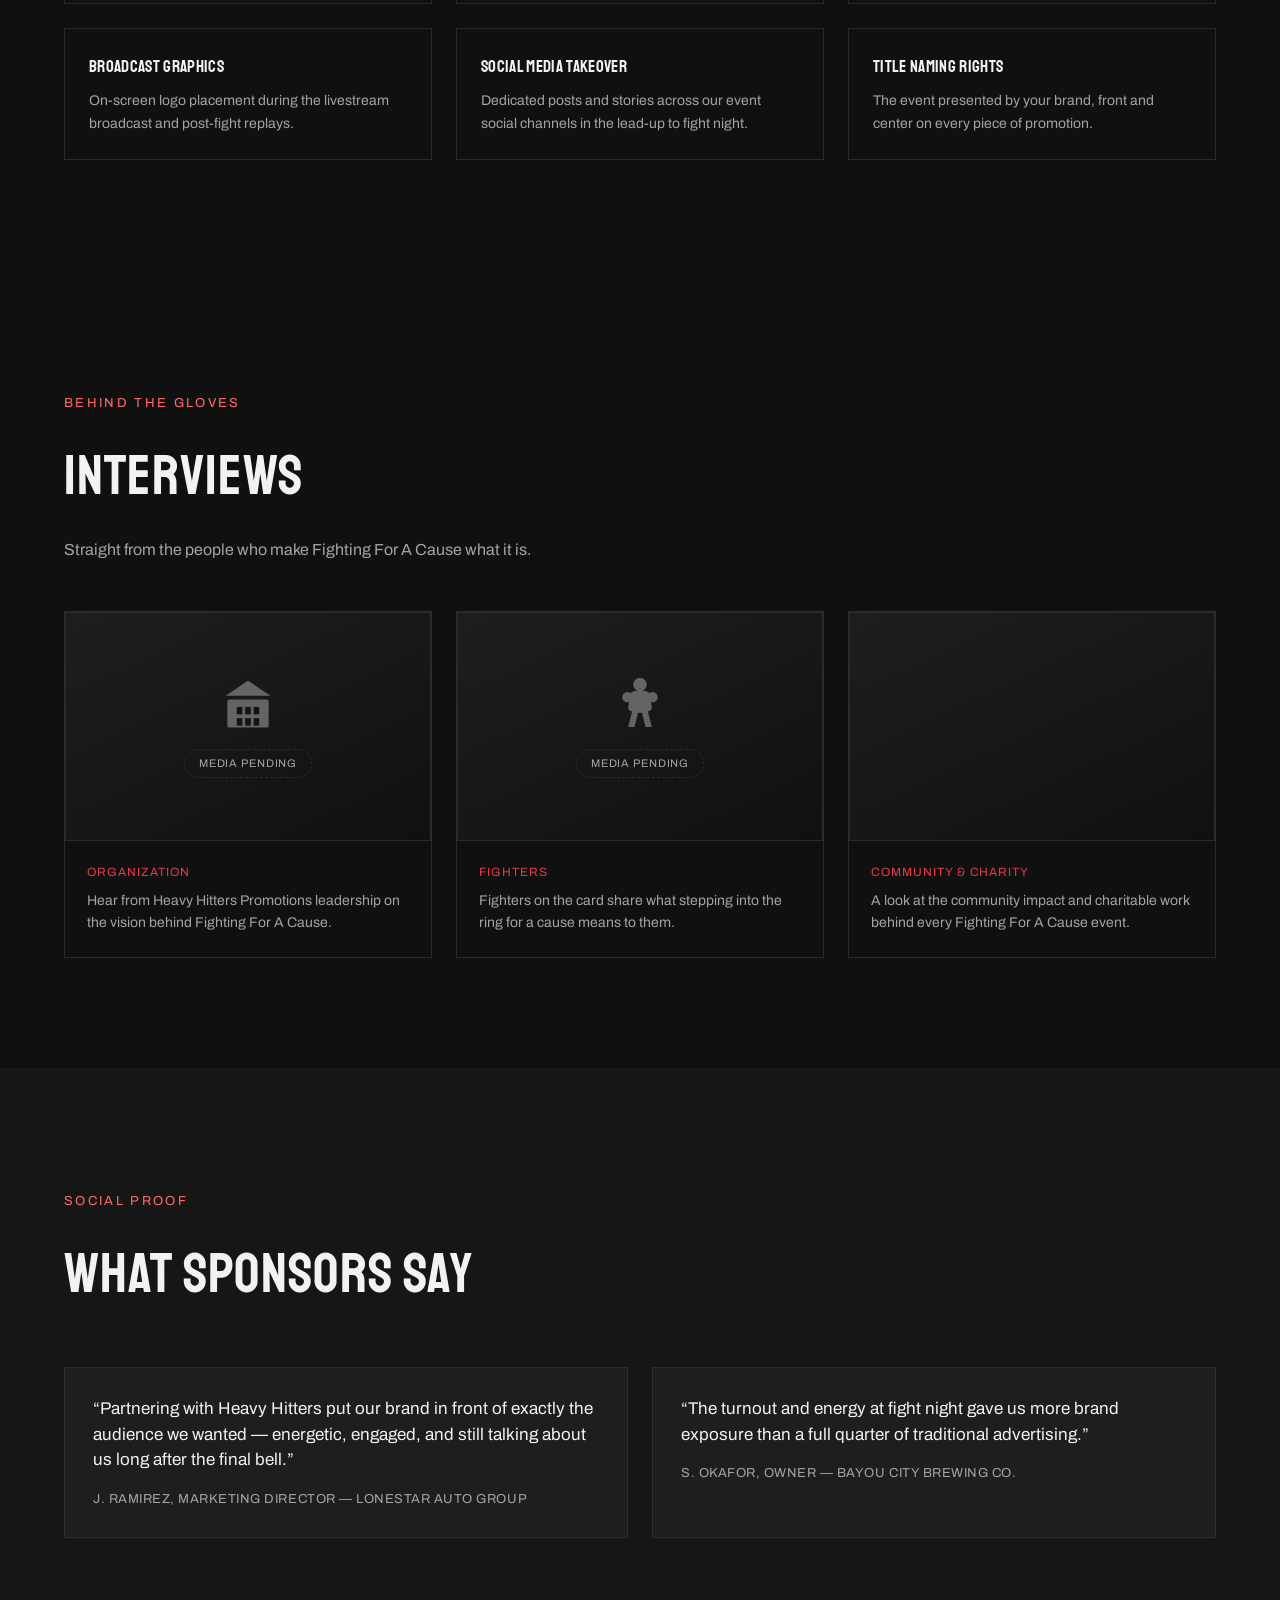
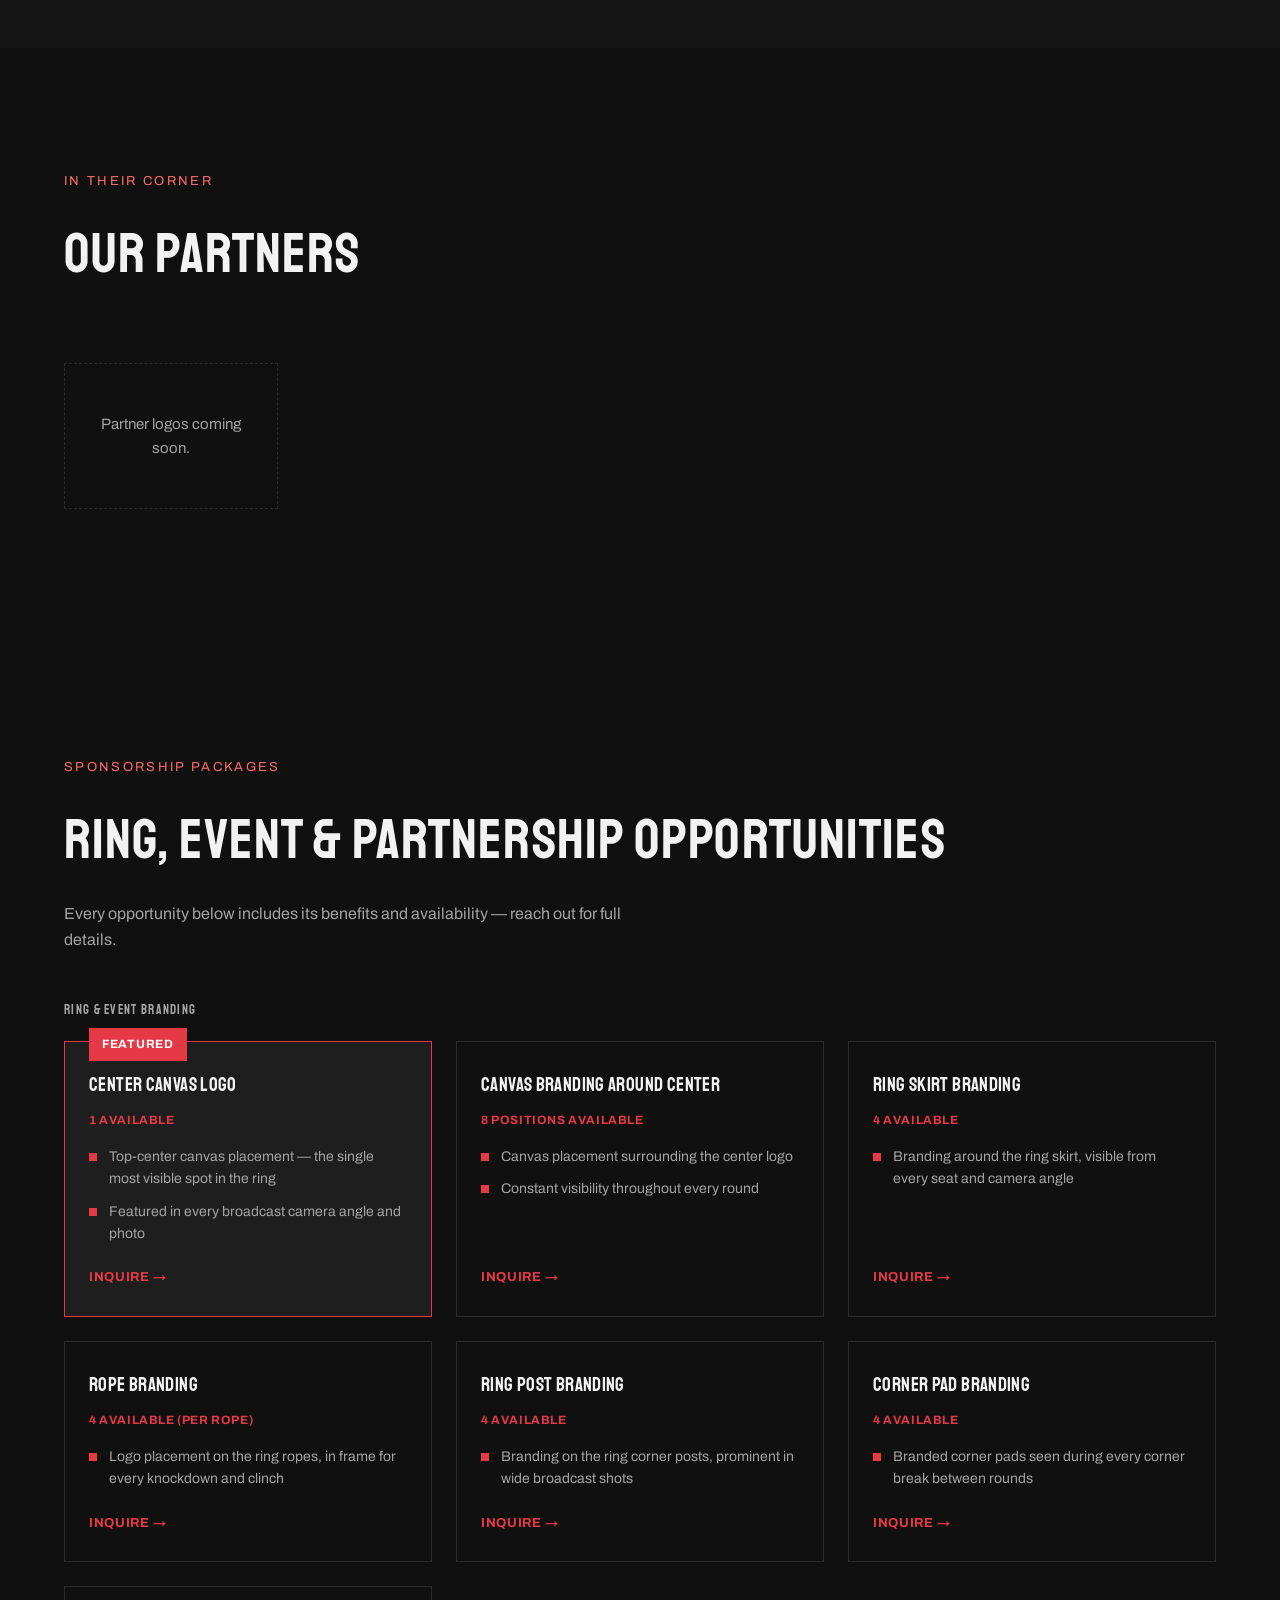
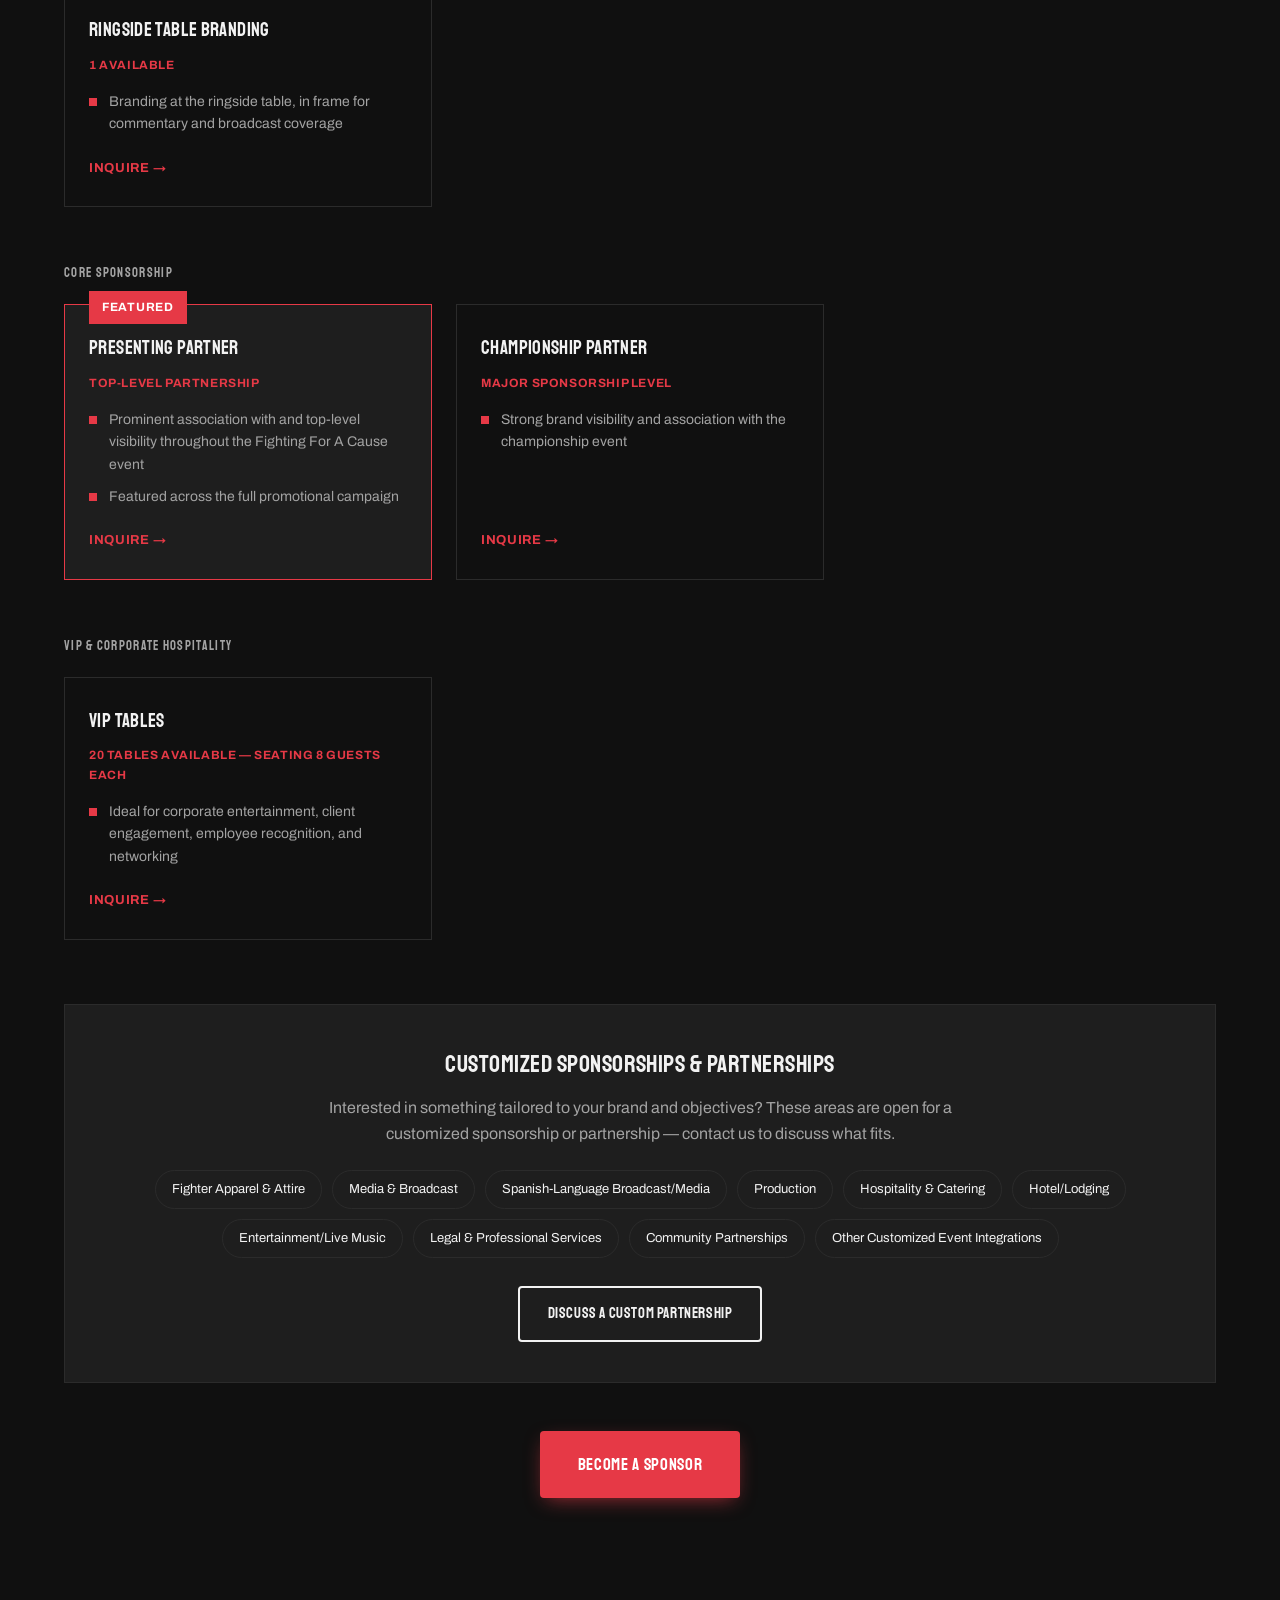
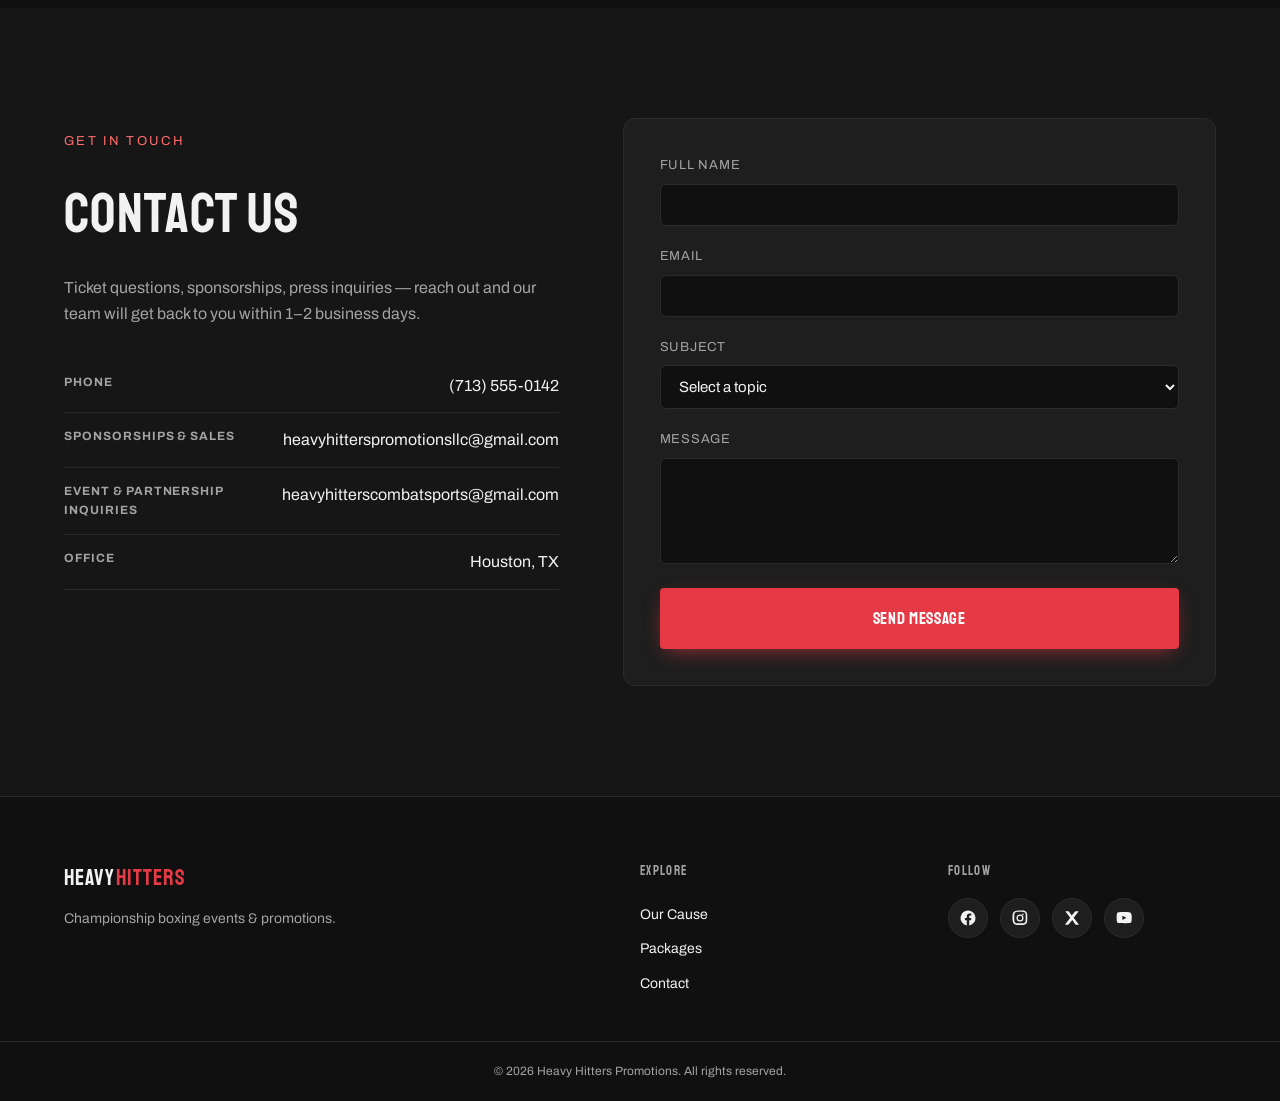
==== commit 0fc23ab6: "Add Netlify Identity widget for real Decap CMS login admin/index.html was missing the netlify-identi" ====
--- a/index.html
+++ b/index.html
@@ -303,5 +303,17 @@
 </footer>
 
 <script src="js/main.js"></script>
+<script src="https://identity.netlify.com/v1/netlify-identity-widget.js"></script>
+<script>
+  if (window.netlifyIdentity) {
+    window.netlifyIdentity.on('init', function(user){
+      if (!user) {
+        window.netlifyIdentity.on('login', function(){
+          document.location.href = '/admin/';
+        });
+      }
+    });
+  }
+</script>
 </body>
 </html>
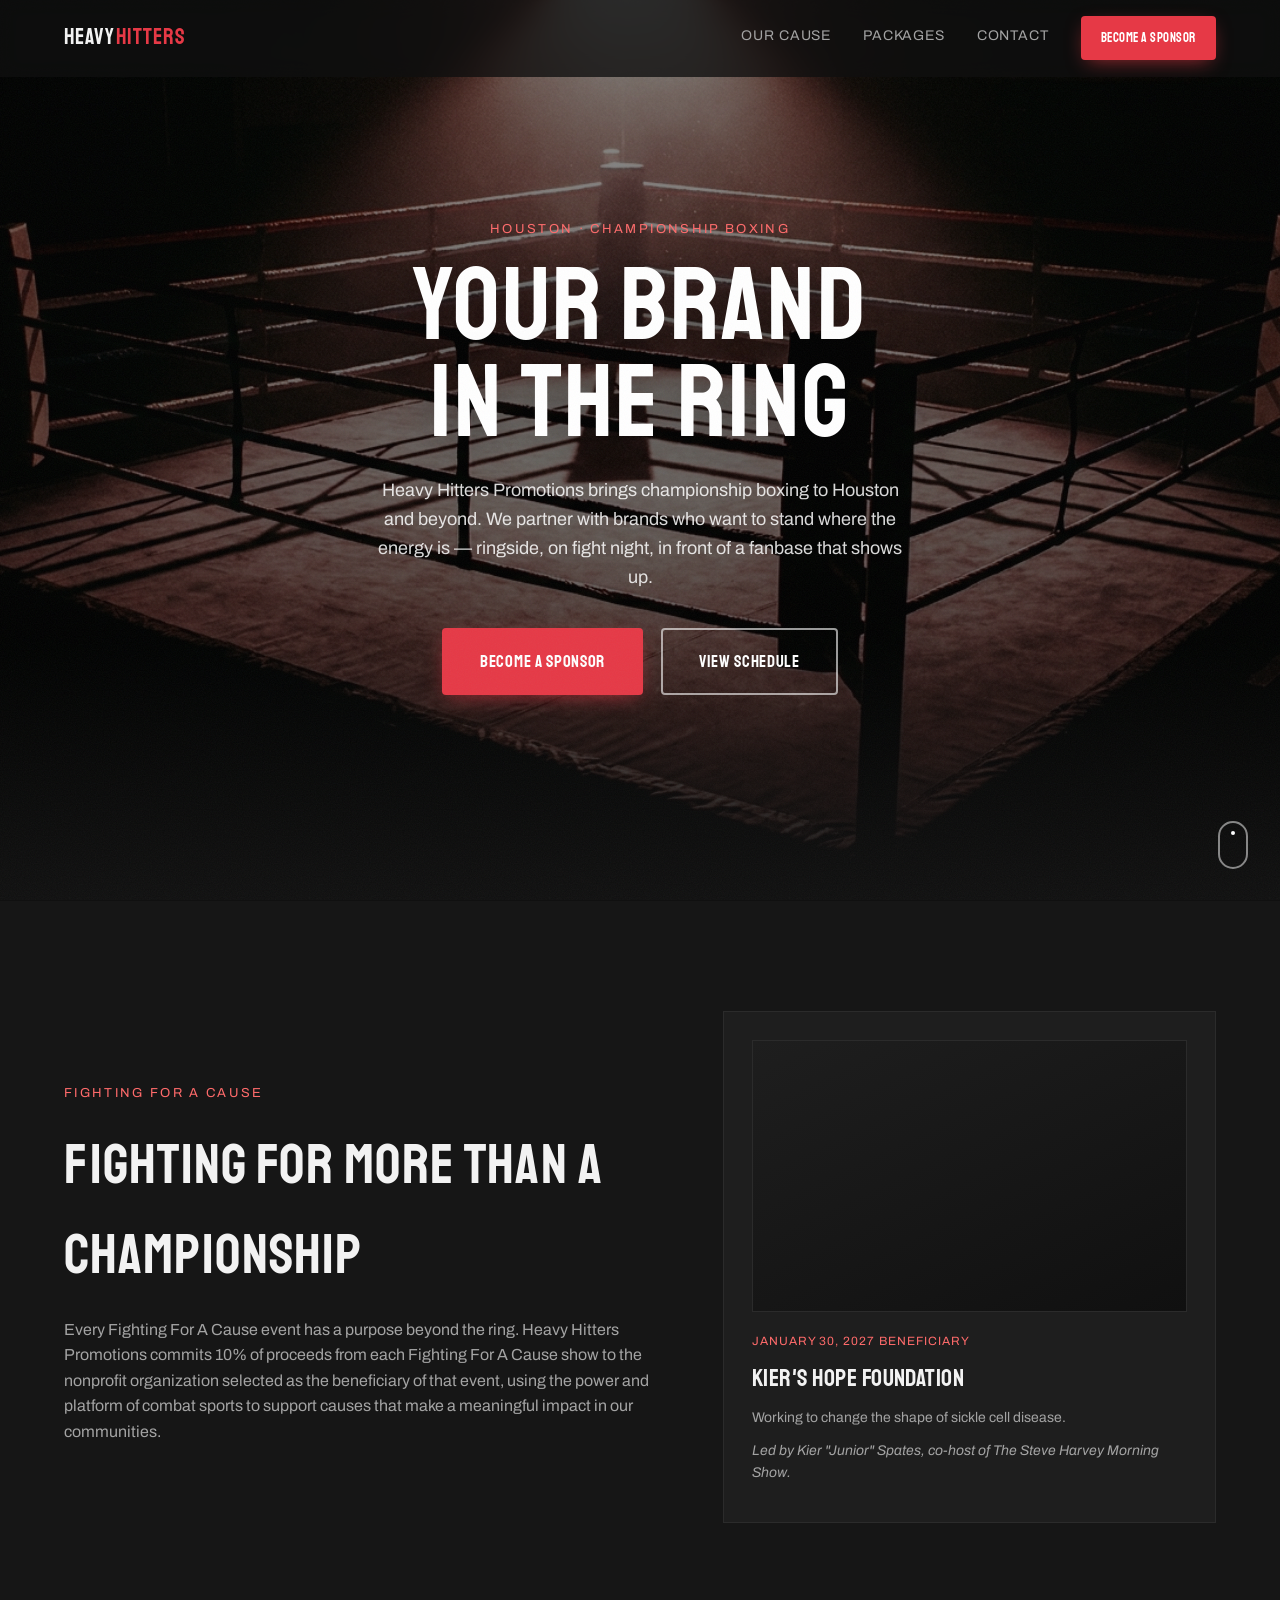
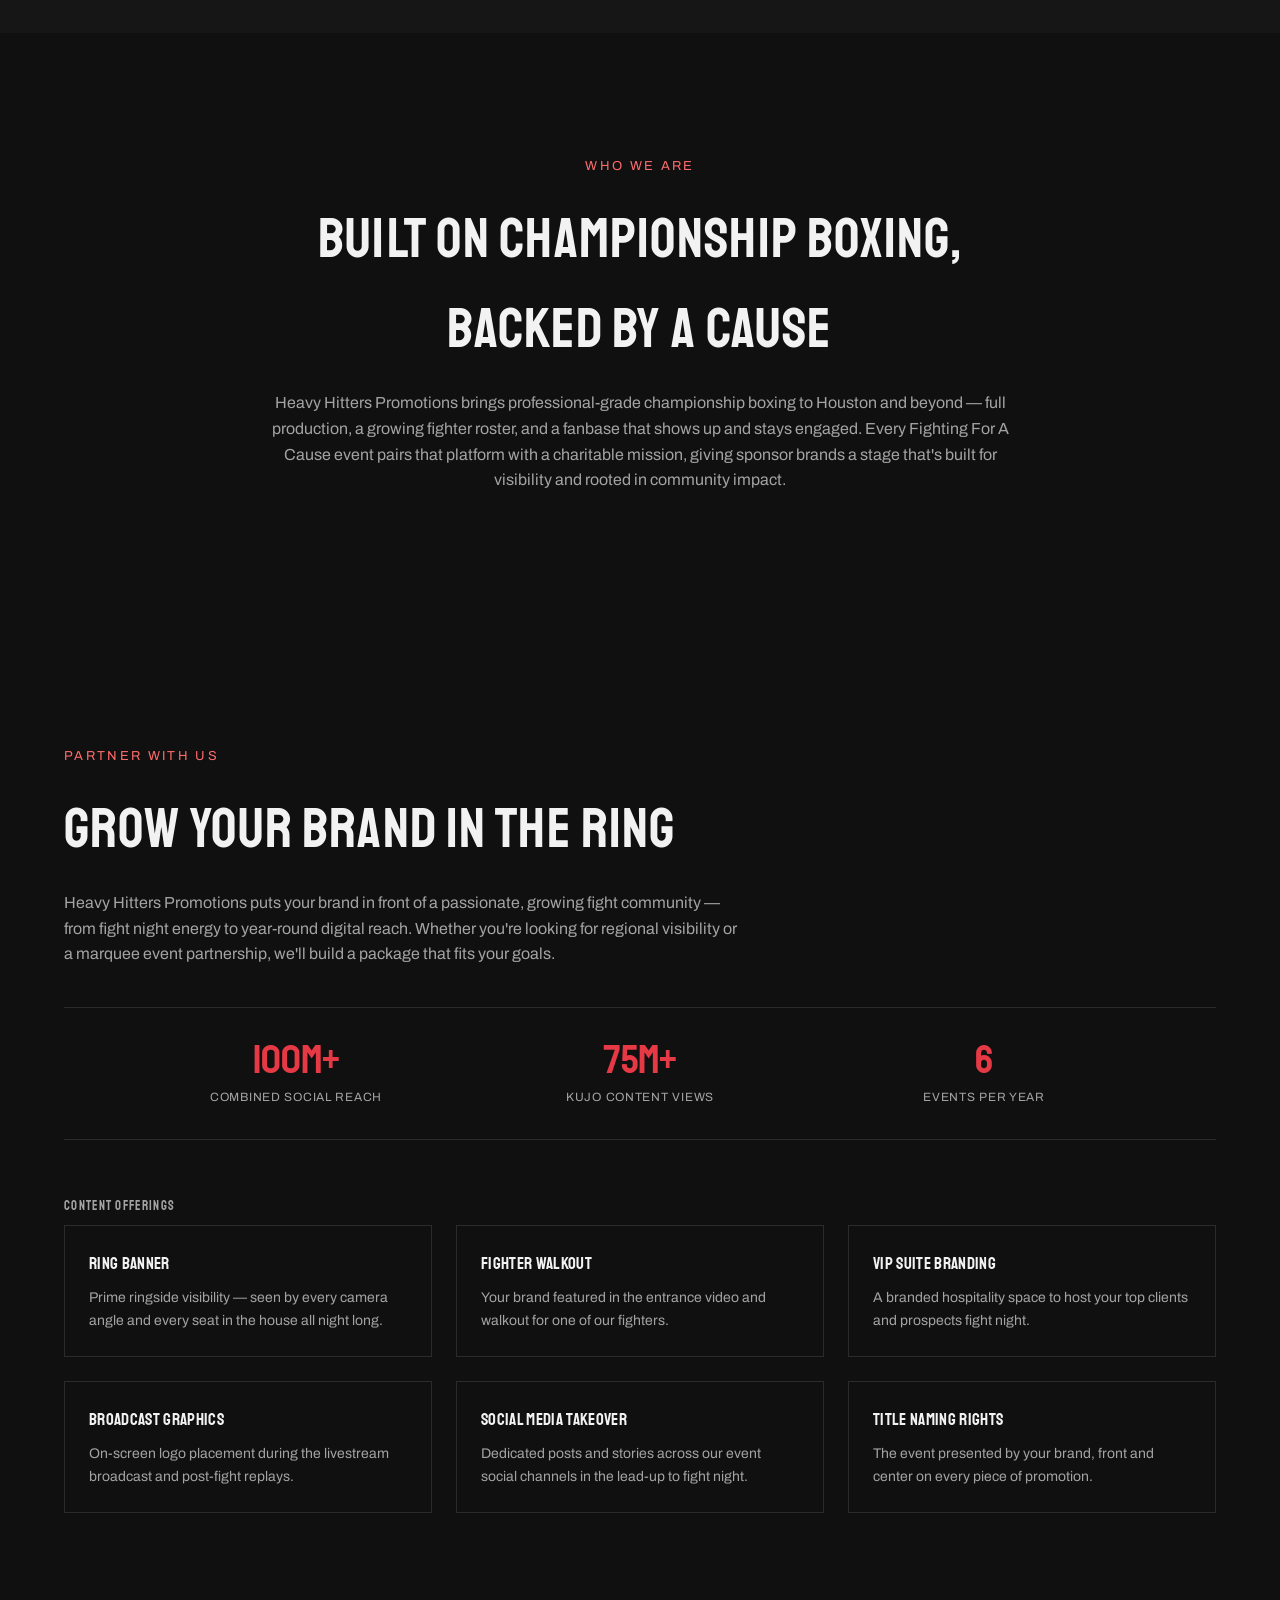
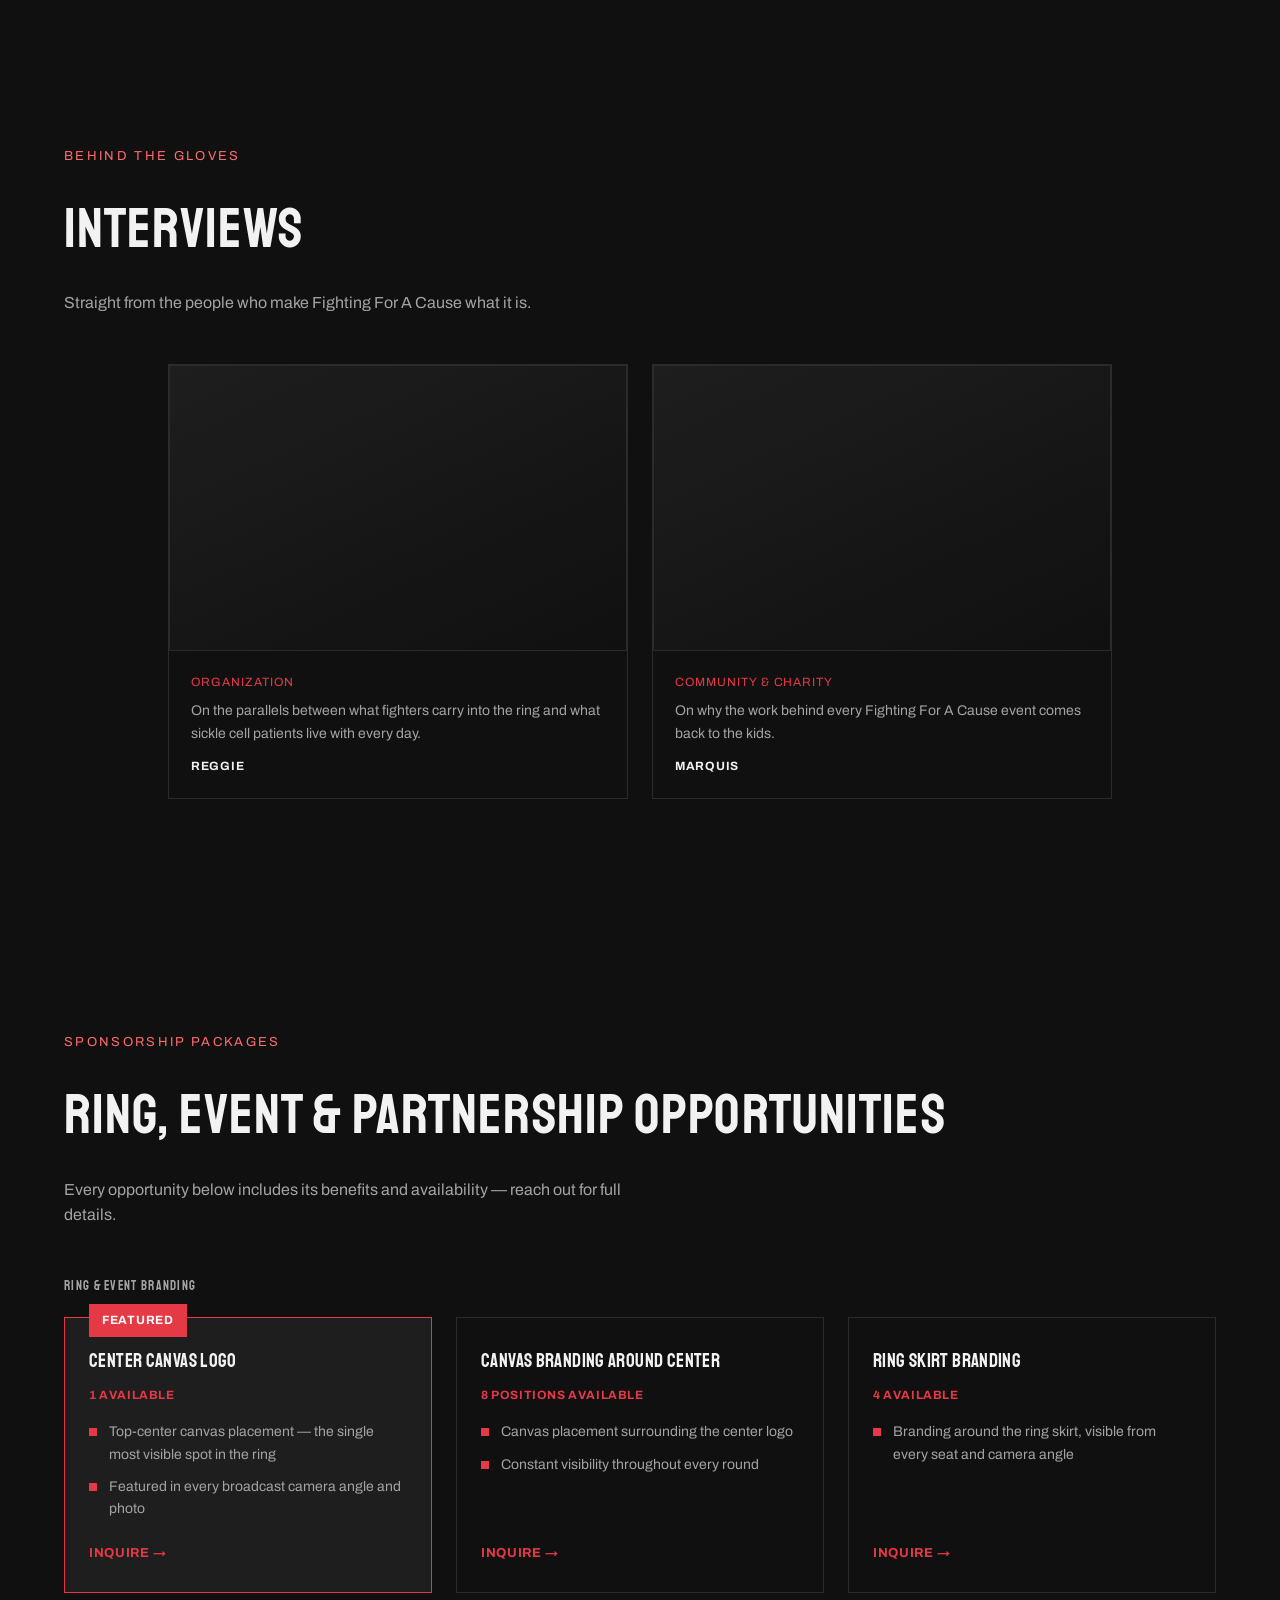
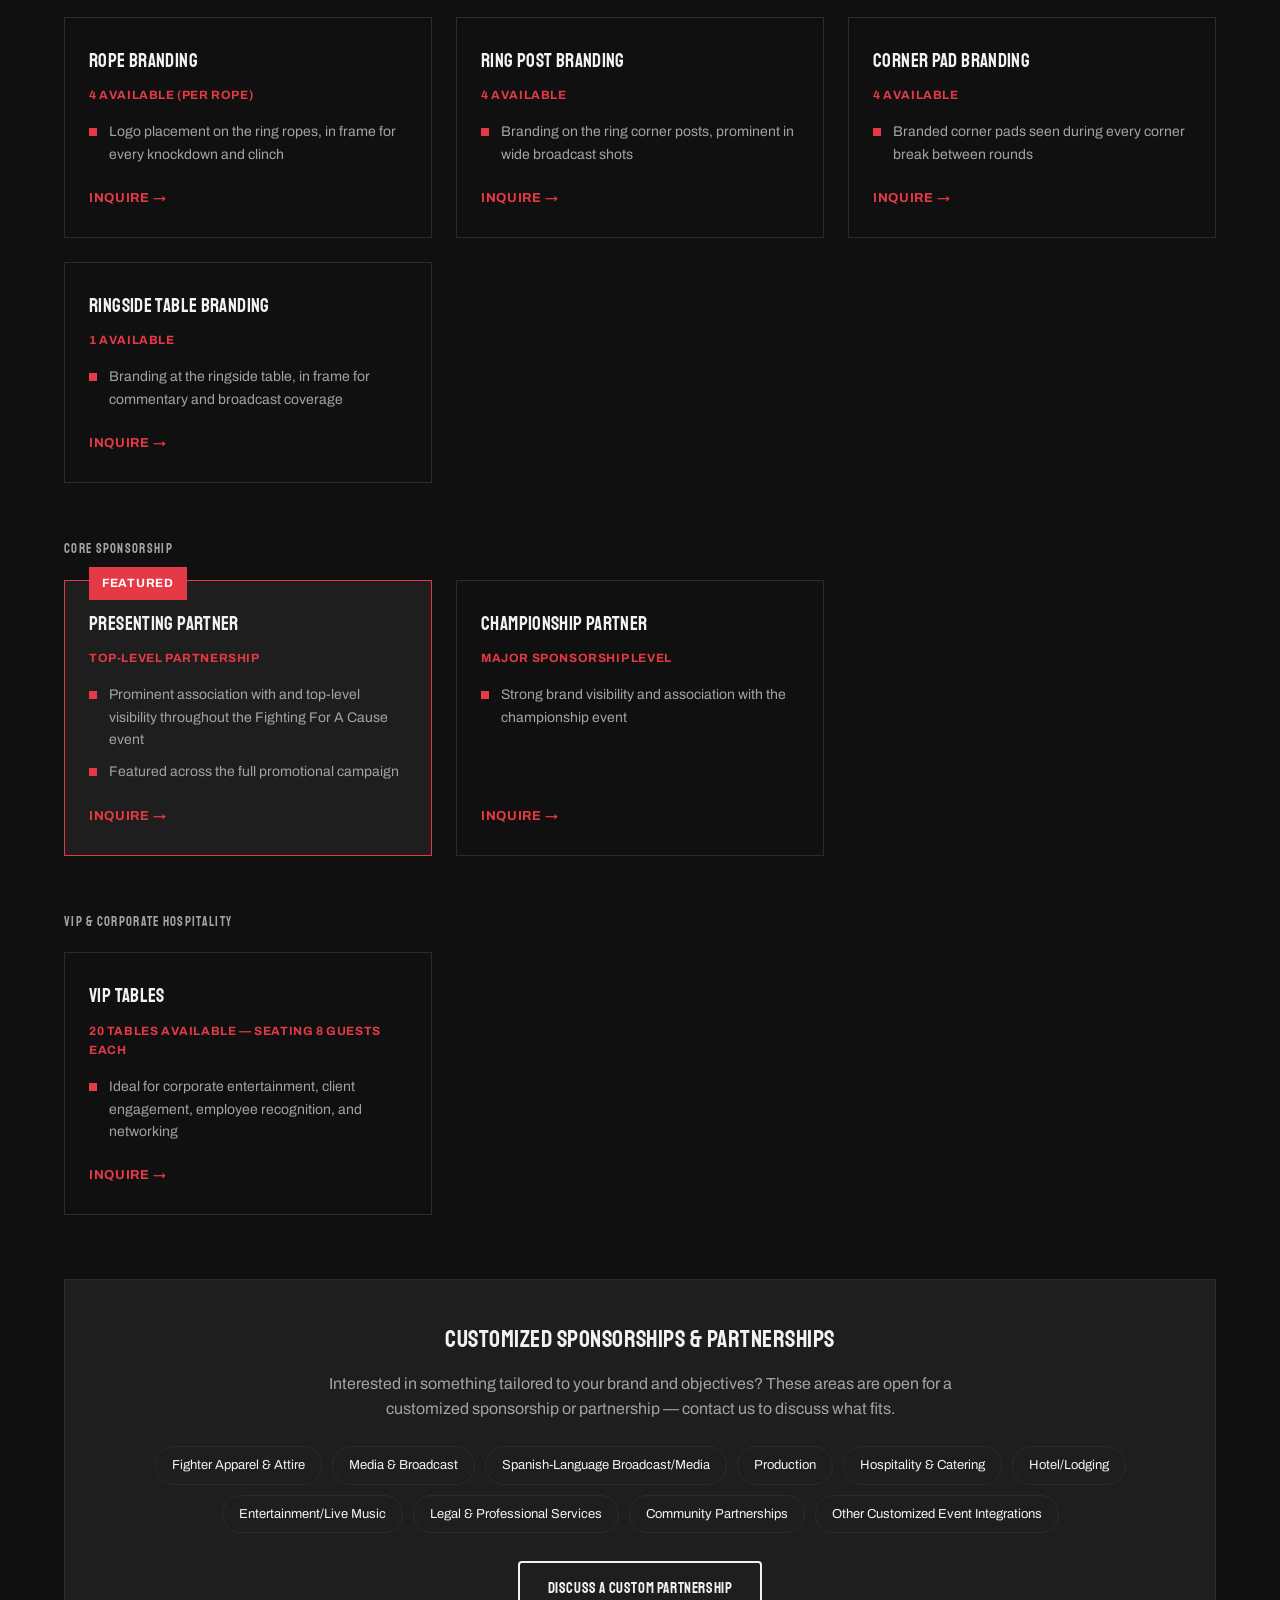
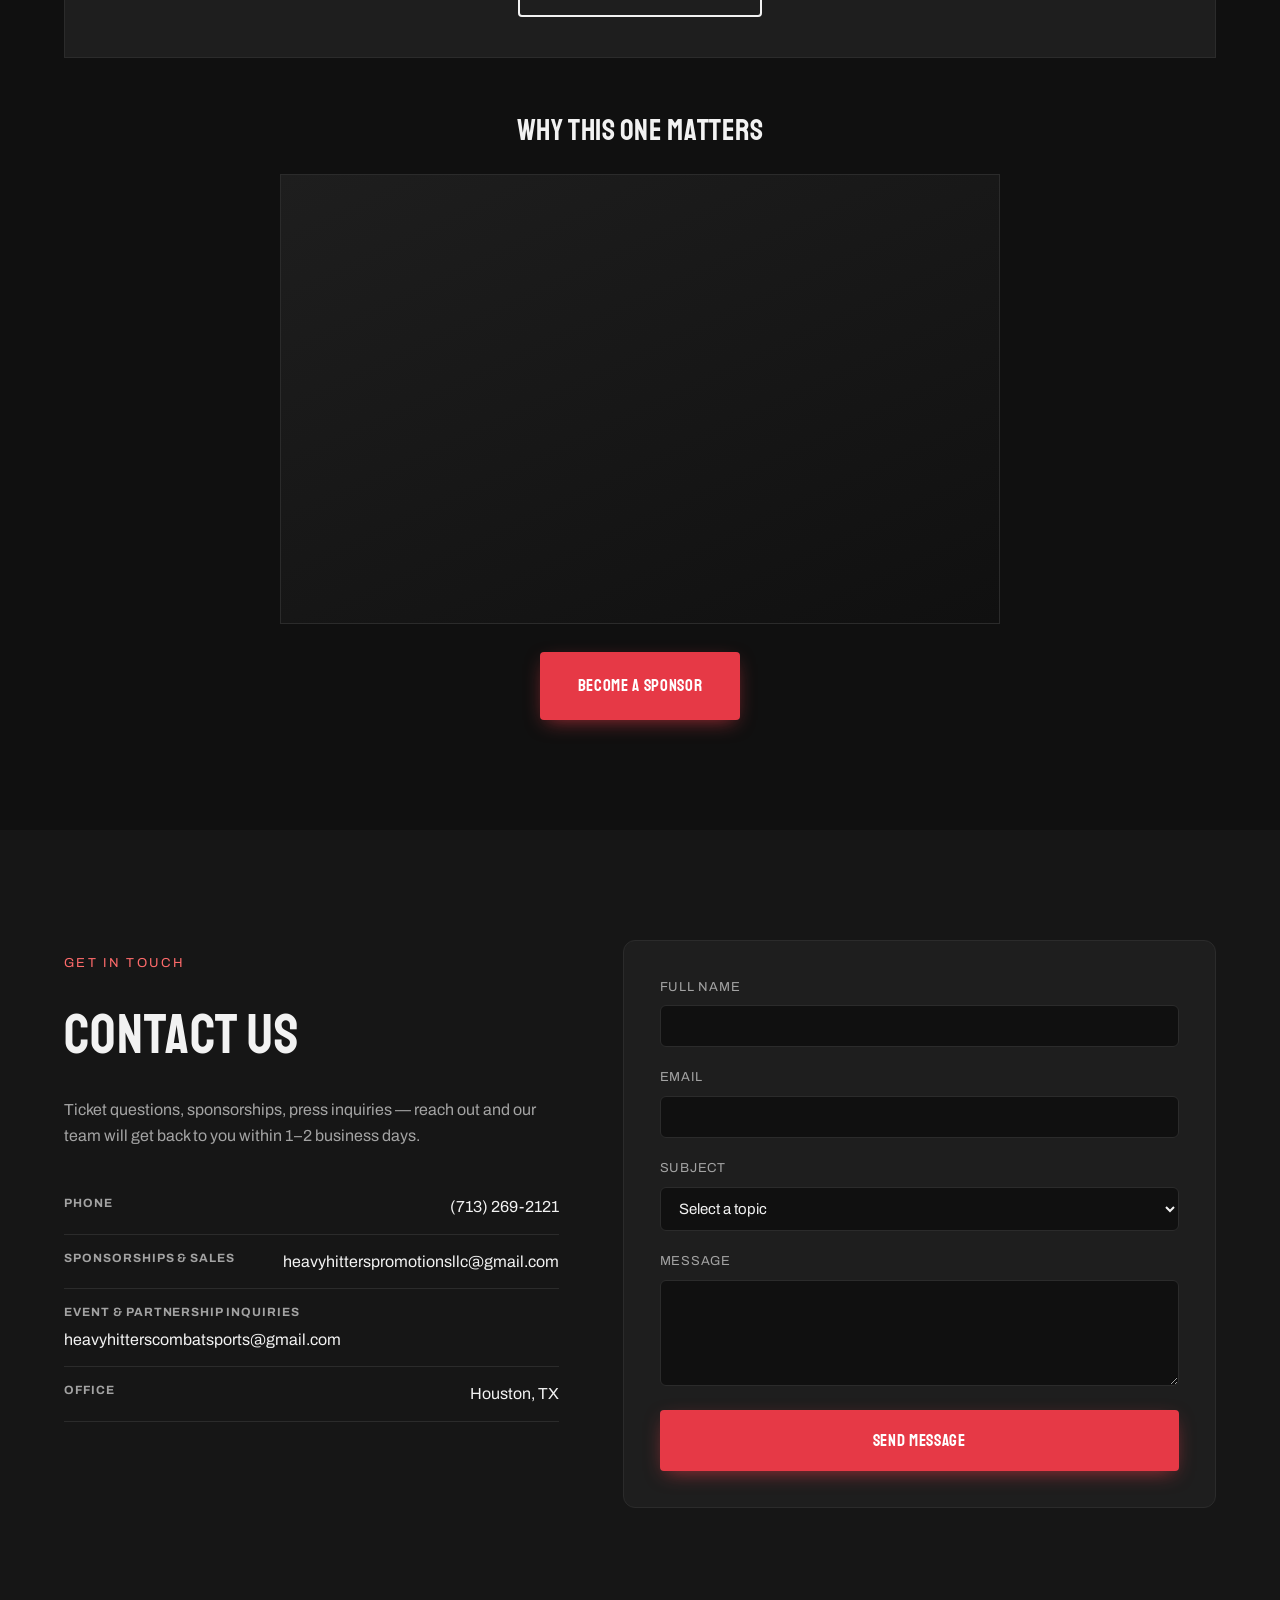
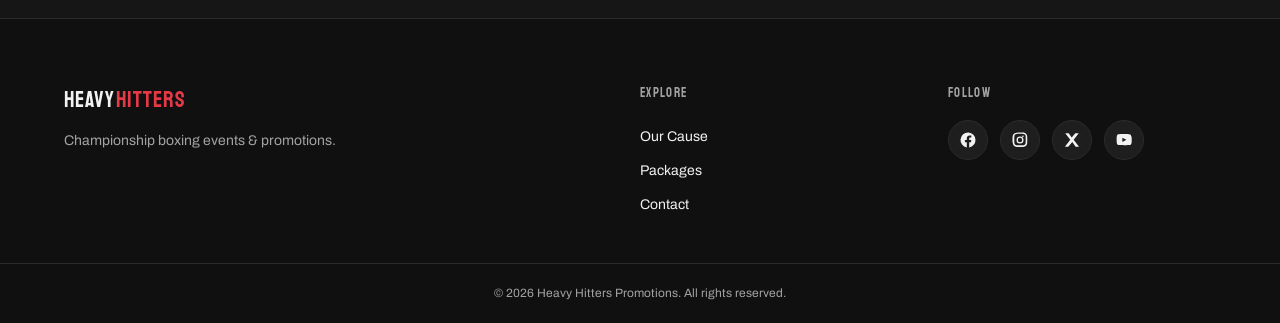
==== commit 69e0cb18: "Make layout adapt to available content; wire interview clips Replaces fixed containers-waiting-to-be" ====
--- a/index.html
+++ b/index.html
@@ -143,6 +143,8 @@
     <div class="custom-partnerships reveal" id="customPartnerships"></div>
 
     <div class="sponsor-cta reveal">
+      <h3 class="cta-heading" id="ctaHeading"></h3>
+      <div class="media-slot cta-media" id="ctaMedia"></div>
       <a href="#contact" class="btn btn-primary btn-lg">Become a Sponsor</a>
     </div>
   </div>
--- a/css/styles.css
+++ b/css/styles.css
@@ -379,16 +379,26 @@
   margin: 56px 0 8px;
 }
 
+/* Flex rather than a fixed column count so any number of stats — two,
+   three, five — distributes evenly and stays centered. */
 .stat-strip{
-  display: grid;
-  grid-template-columns: repeat(4, 1fr);
+  display: flex;
+  flex-wrap: wrap;
+  justify-content: center;
   gap: 24px;
   margin-top: 40px;
   padding: 32px 0;
   border-top: 1px solid var(--color-border);
   border-bottom: 1px solid var(--color-border);
 }
-.stat-tile{ display: flex; flex-direction: column; align-items: center; text-align: center; }
+.stat-tile{
+  flex: 1 1 200px;
+  max-width: 320px;
+  display: flex;
+  flex-direction: column;
+  align-items: center;
+  text-align: center;
+}
 .stat-tile-value{
   font-family: var(--font-heading);
   font-size: 40px;
@@ -493,6 +503,14 @@
 }
 
 .sponsor-cta{ text-align: center; margin-top: 48px; }
+.cta-heading{
+  font-size: clamp(22px, 3vw, 30px);
+  margin-bottom: 20px;
+}
+.cta-media{
+  width: min(100%, 720px);
+  margin: 0 auto 28px;
+}
 
 /* ==========================================================================
    MEDIA SLOT — shared placeholder/flex-media component
@@ -518,31 +536,6 @@
   display: block;
   border: 0;
 }
-.media-slot-placeholder{
-  display: flex;
-  flex-direction: column;
-  align-items: center;
-  gap: 14px;
-  padding: 24px;
-  text-align: center;
-}
-.media-slot-placeholder .silhouette-icon{
-  width: 60px;
-  height: 60px;
-  color: var(--color-text-muted);
-  opacity: .55;
-}
-.media-pending-chip{
-  display: inline-flex;
-  align-items: center;
-  padding: 5px 14px;
-  border: 1px dashed var(--color-border);
-  border-radius: 20px;
-  font-size: 11px;
-  text-transform: uppercase;
-  letter-spacing: .08em;
-  color: var(--color-text-muted);
-}
 .media-slot-caption{
   position: absolute;
   left: 0; right: 0; bottom: 0;
@@ -593,15 +586,30 @@
 .about .media-slot{ aspect-ratio: 4 / 5; }
 .about-copy .section-sub{ max-width: none; }
 
+/* When a section's media is absent the slot is removed entirely and the
+   two-column grid becomes one centered column — no empty frame, no hint
+   that anything is missing. */
+.section--no-media .about-grid{
+  grid-template-columns: minmax(0, 760px);
+  justify-content: center;
+  text-align: center;
+}
+.section--no-media .about-copy .section-sub{ margin-left: auto; margin-right: auto; }
+
 /* ==========================================================================
    INTERVIEWS
    ========================================================================== */
+/* Sizes itself to however many clips exist. One or two cards center at a
+   readable width instead of stretching across a three-column track. */
 .interview-grid{
   display: grid;
   grid-template-columns: repeat(3, 1fr);
+  justify-content: center;
   gap: 24px;
   margin-top: 48px;
 }
+.interview-grid[data-count="1"]{ grid-template-columns: minmax(0, 520px); }
+.interview-grid[data-count="2"]{ grid-template-columns: repeat(2, minmax(0, 460px)); }
 .interview-card{ background: var(--color-bg); border: 1px solid var(--color-border); }
 .interview-card-body{ padding: 22px; }
 .interview-label{
@@ -613,6 +621,15 @@
   margin-bottom: 8px;
 }
 .interview-quote{ font-size: 14px; color: var(--color-text-muted); margin: 0; }
+.interview-speaker{
+  display: block;
+  margin-top: 12px;
+  font-size: 12px;
+  font-weight: 700;
+  text-transform: uppercase;
+  letter-spacing: .06em;
+  color: var(--color-text);
+}
 
 /* ==========================================================================
    SOCIAL PROOF
@@ -623,13 +640,16 @@
 /* ==========================================================================
    PARTNER LOGOS
    ========================================================================== */
+/* Flex-wrap so three logos or nine both read as a deliberate wall. */
 .partner-grid{
-  display: grid;
-  grid-template-columns: repeat(5, 1fr);
+  display: flex;
+  flex-wrap: wrap;
+  justify-content: center;
   gap: 20px;
   margin-top: 48px;
 }
 .partner-tile{
+  flex: 0 1 200px;
   aspect-ratio: 16 / 9;
   display: flex;
   align-items: center;
@@ -1083,9 +1103,14 @@
 .contact-info li{
   display: flex;
   justify-content: space-between;
+  flex-wrap: wrap;
+  gap: 4px 16px;
   padding: 14px 0;
   border-bottom: 1px solid var(--color-border);
 }
+/* Long email addresses can't hyphenate — let them wrap rather than push
+   the whole contact column past the viewport on narrow screens. */
+.contact-info li span{ overflow-wrap: anywhere; }
 .contact-info li strong{
   text-transform: uppercase;
   font-size: 12px;
@@ -1210,15 +1235,15 @@
    RESPONSIVE
    ========================================================================== */
 @media (max-width: 980px){
-  .stat-strip{ grid-template-columns: repeat(2, 1fr); row-gap: 32px; }
+  .stat-strip{ row-gap: 32px; }
   .offerings-grid{ grid-template-columns: repeat(2, 1fr); }
   .testimonial-grid{ grid-template-columns: 1fr; }
   .events-grid{ grid-template-columns: repeat(2, 1fr); }
 
   .mission-grid{ grid-template-columns: 1fr; }
   .about-grid{ grid-template-columns: 1fr; }
-  .interview-grid{ grid-template-columns: repeat(2, 1fr); }
-  .partner-grid{ grid-template-columns: repeat(3, 1fr); }
+  .interview-grid,
+  .interview-grid[data-count="2"]{ grid-template-columns: repeat(2, minmax(0, 1fr)); }
   .package-grid{ grid-template-columns: repeat(2, 1fr); }
   .contact-grid{ grid-template-columns: 1fr; }
   .footer-inner{ grid-template-columns: 1fr 1fr; }
@@ -1255,15 +1280,17 @@
   .nav-toggle{ display: flex; }
 
   section{ padding: 72px 0; }
-  .stat-strip{ grid-template-columns: 1fr 1fr; }
+  .stat-tile{ flex-basis: 140px; }
   .offerings-grid{ grid-template-columns: 1fr; }
   .countdown-unit{ min-width: 68px; padding: 12px 6px; }
   .countdown-num{ font-size: 26px; }
   .events-grid{ grid-template-columns: 1fr; }
   .footer-inner{ grid-template-columns: 1fr; }
 
-  .interview-grid{ grid-template-columns: 1fr; }
-  .partner-grid{ grid-template-columns: repeat(2, 1fr); }
+  .interview-grid,
+  .interview-grid[data-count="1"],
+  .interview-grid[data-count="2"]{ grid-template-columns: minmax(0, 1fr); }
+  .partner-tile{ flex-basis: 140px; }
   .package-grid{ grid-template-columns: 1fr; }
 
   .fight-card{ padding: 28px; }
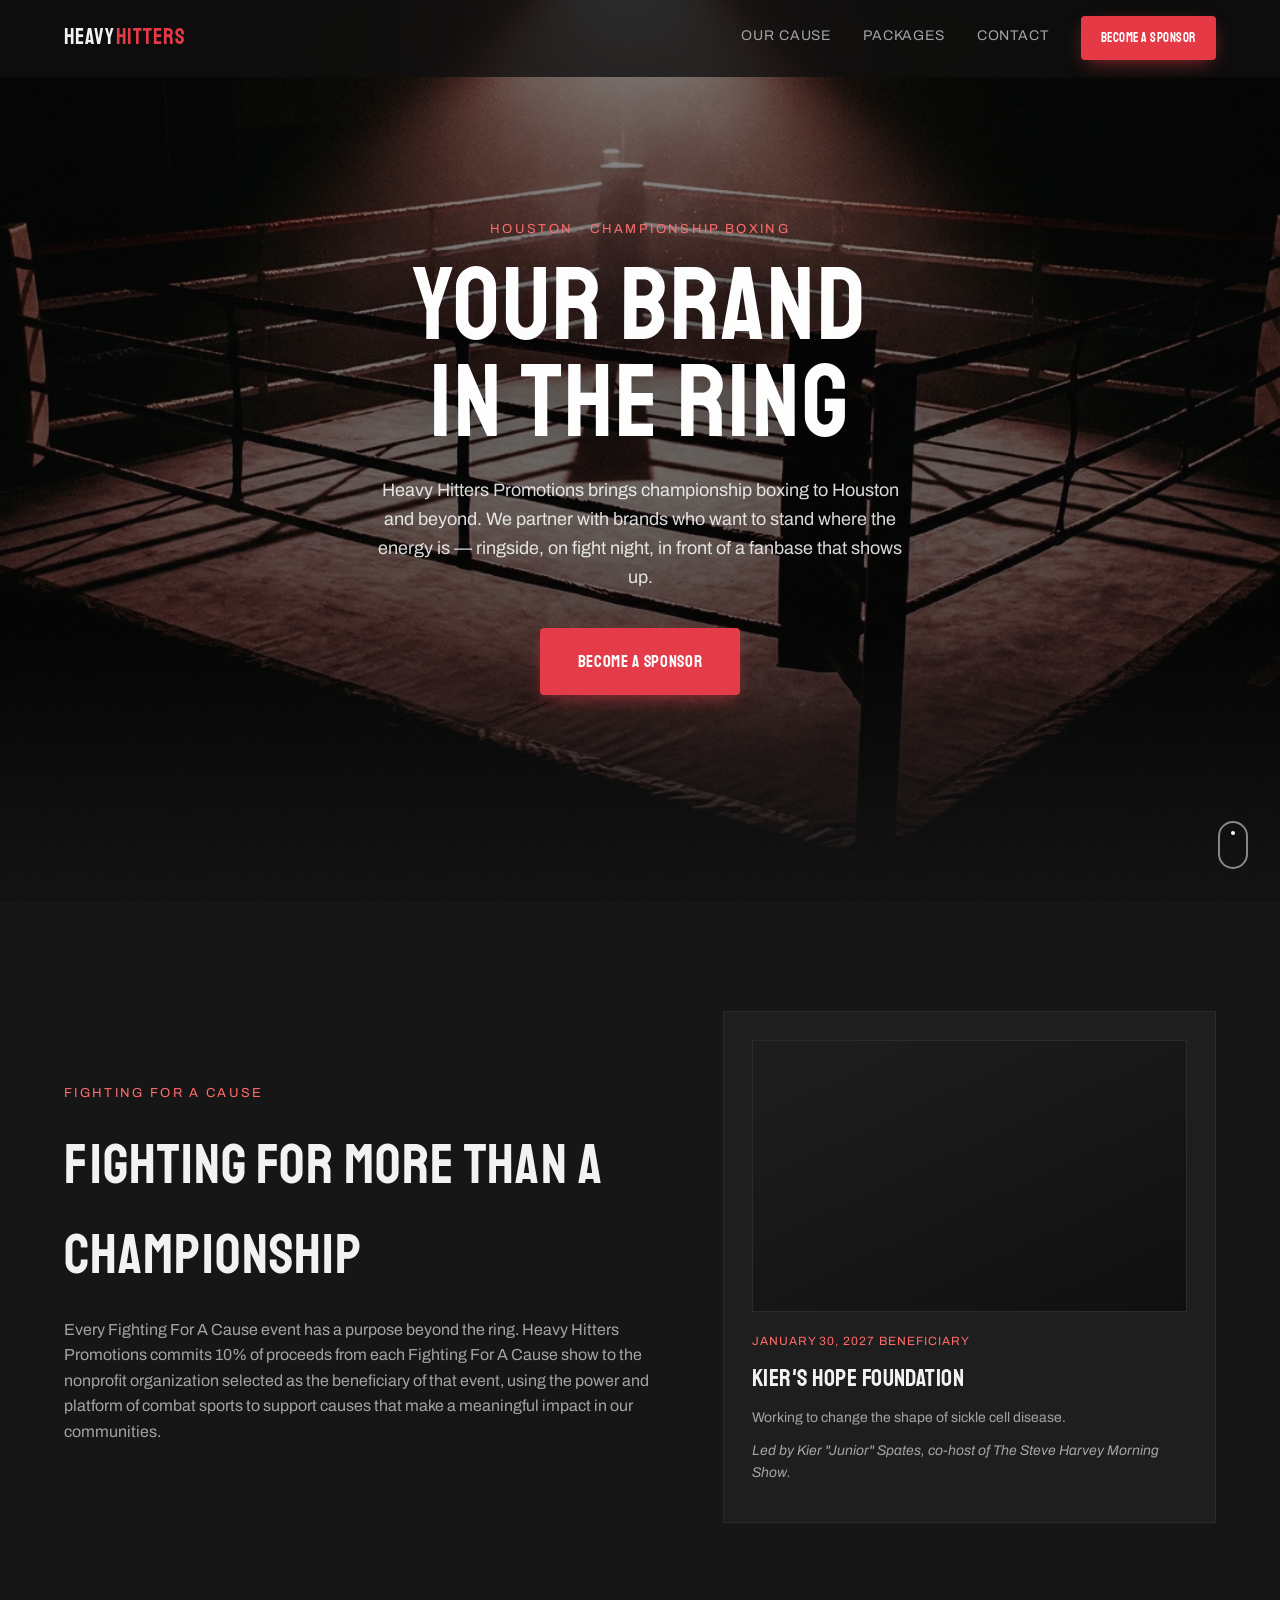
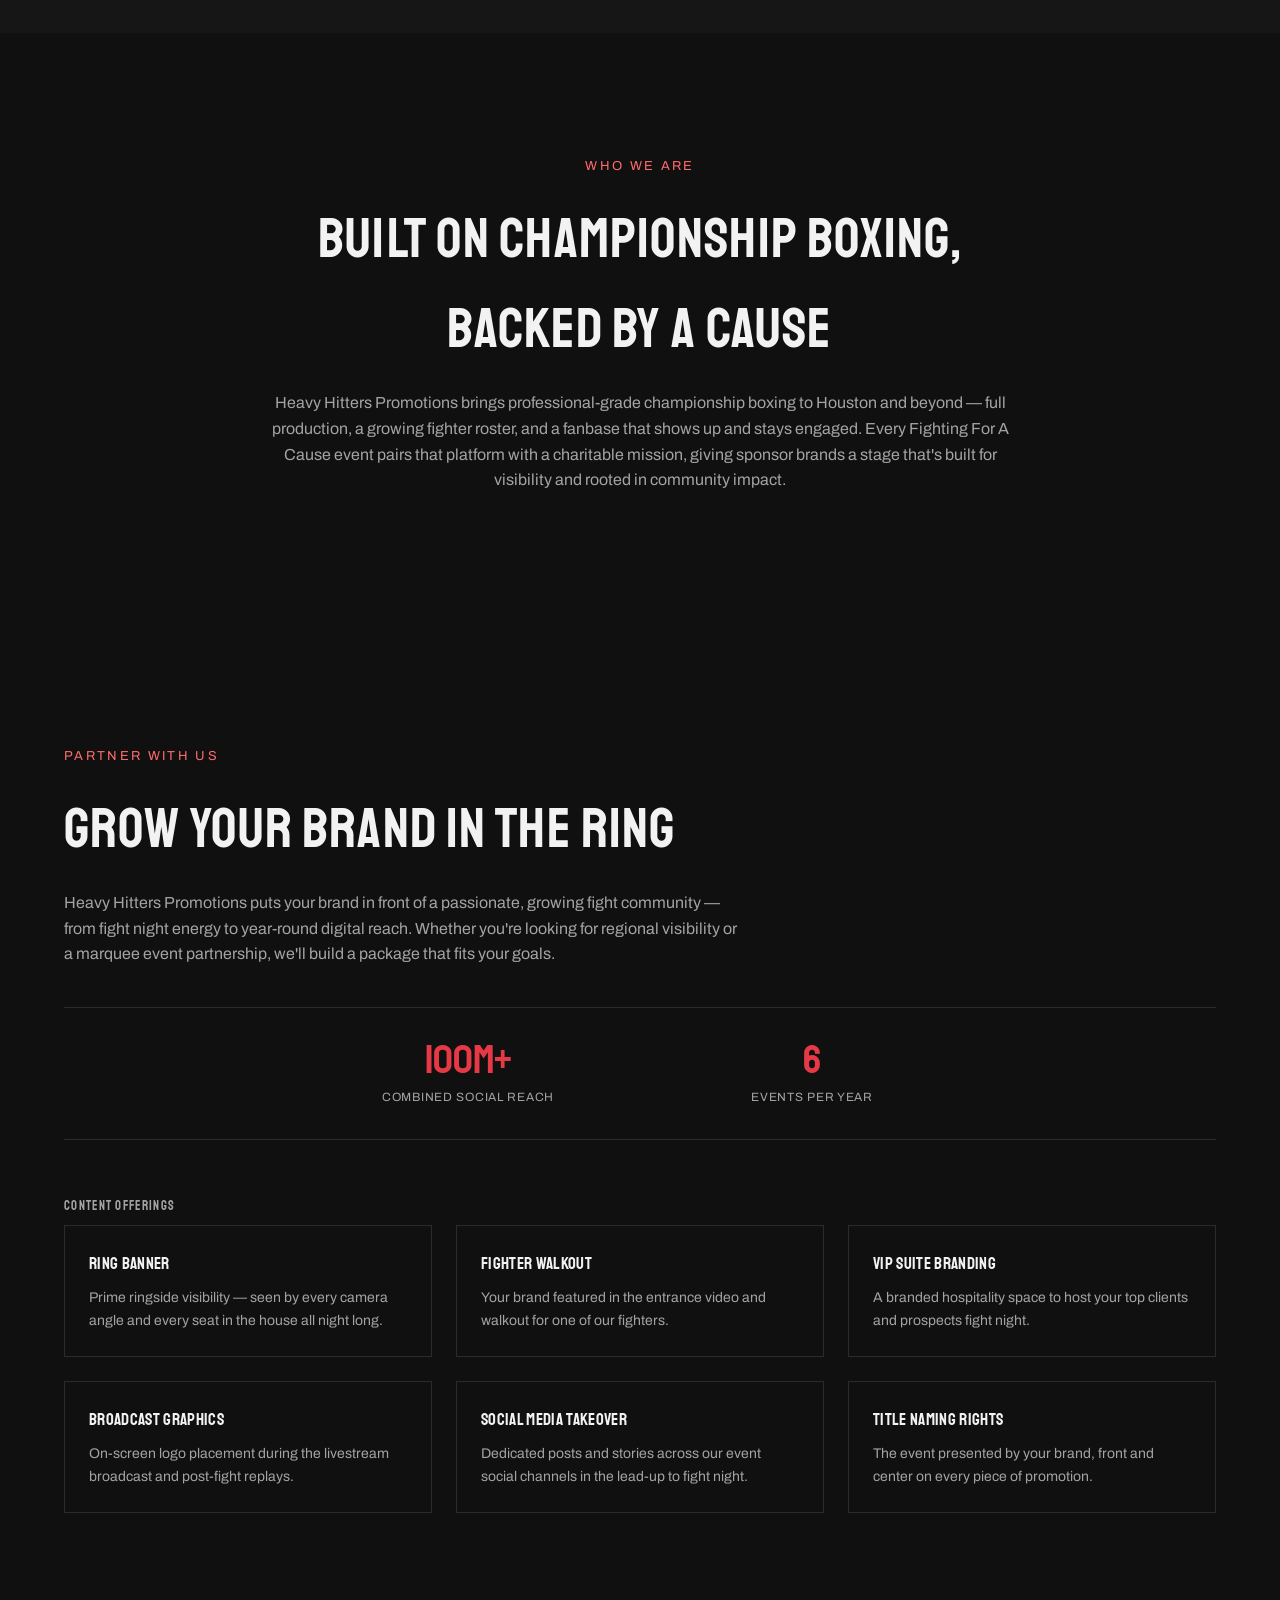
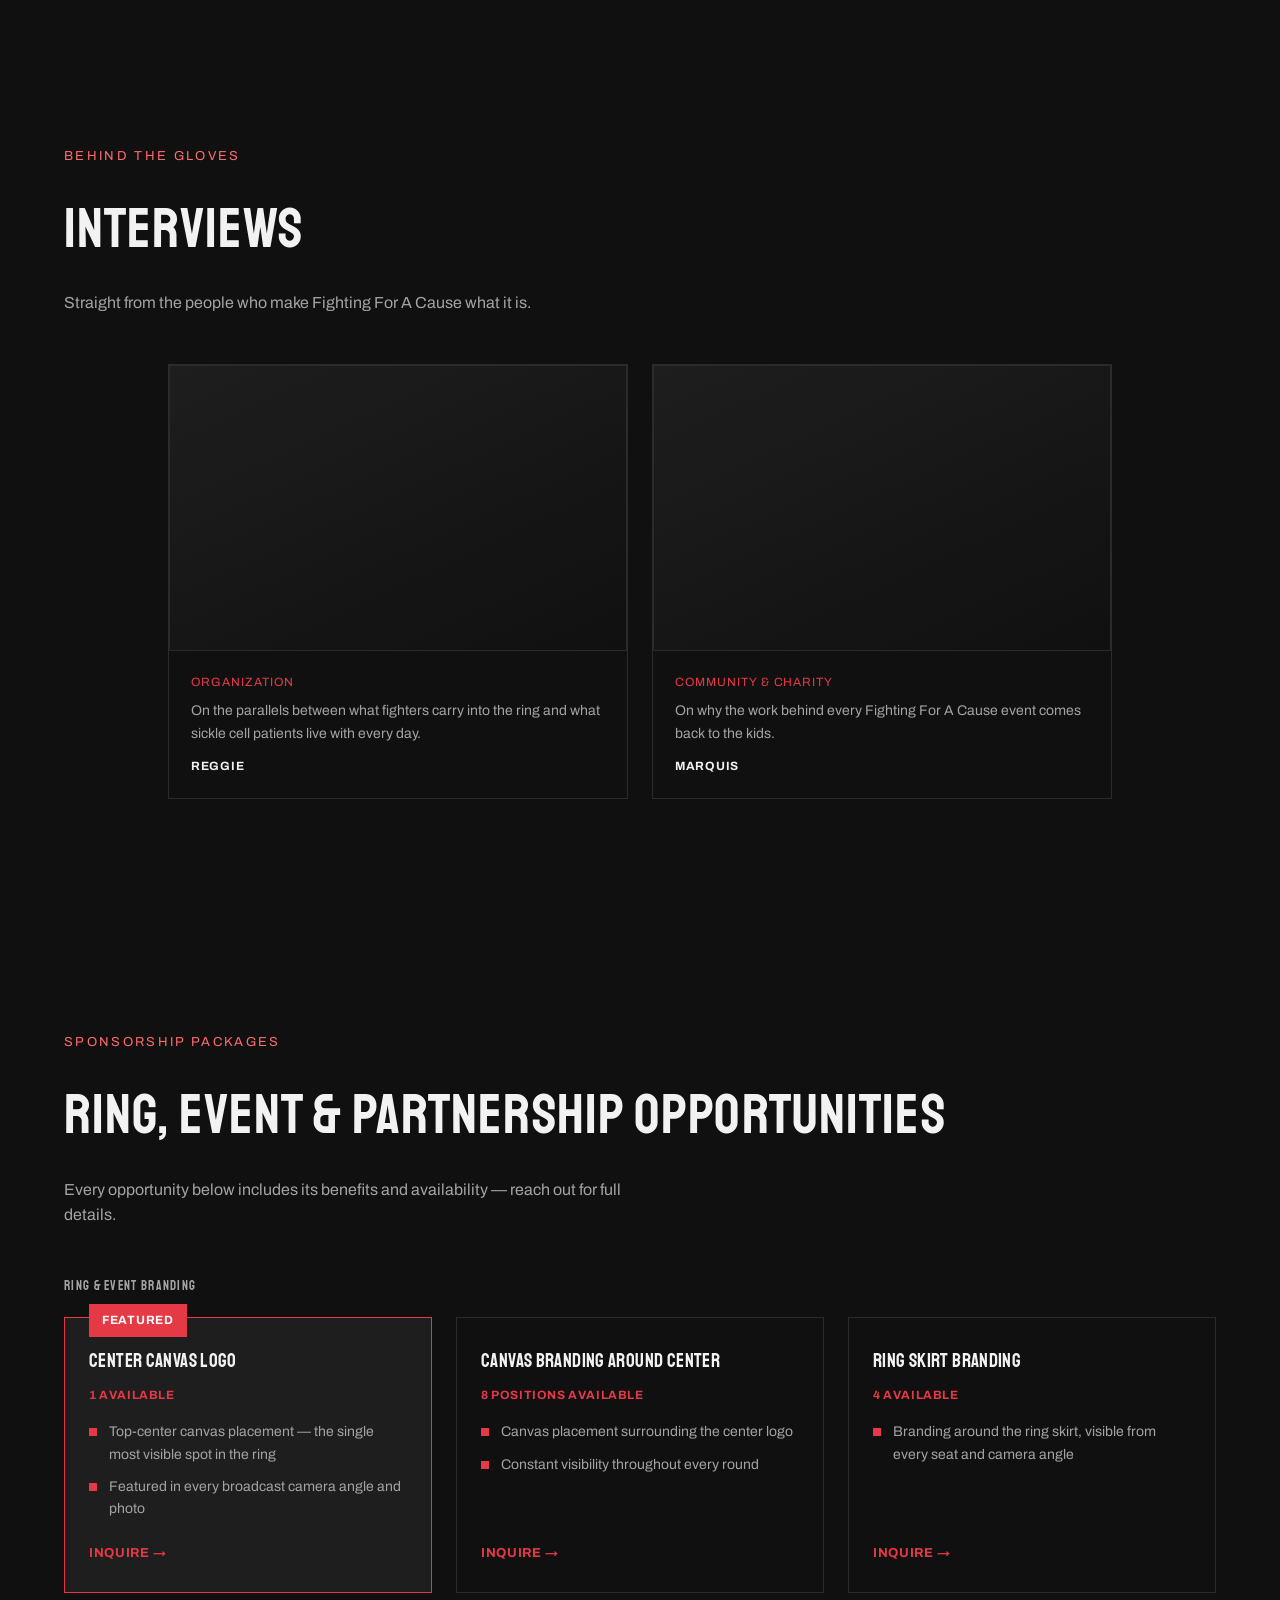
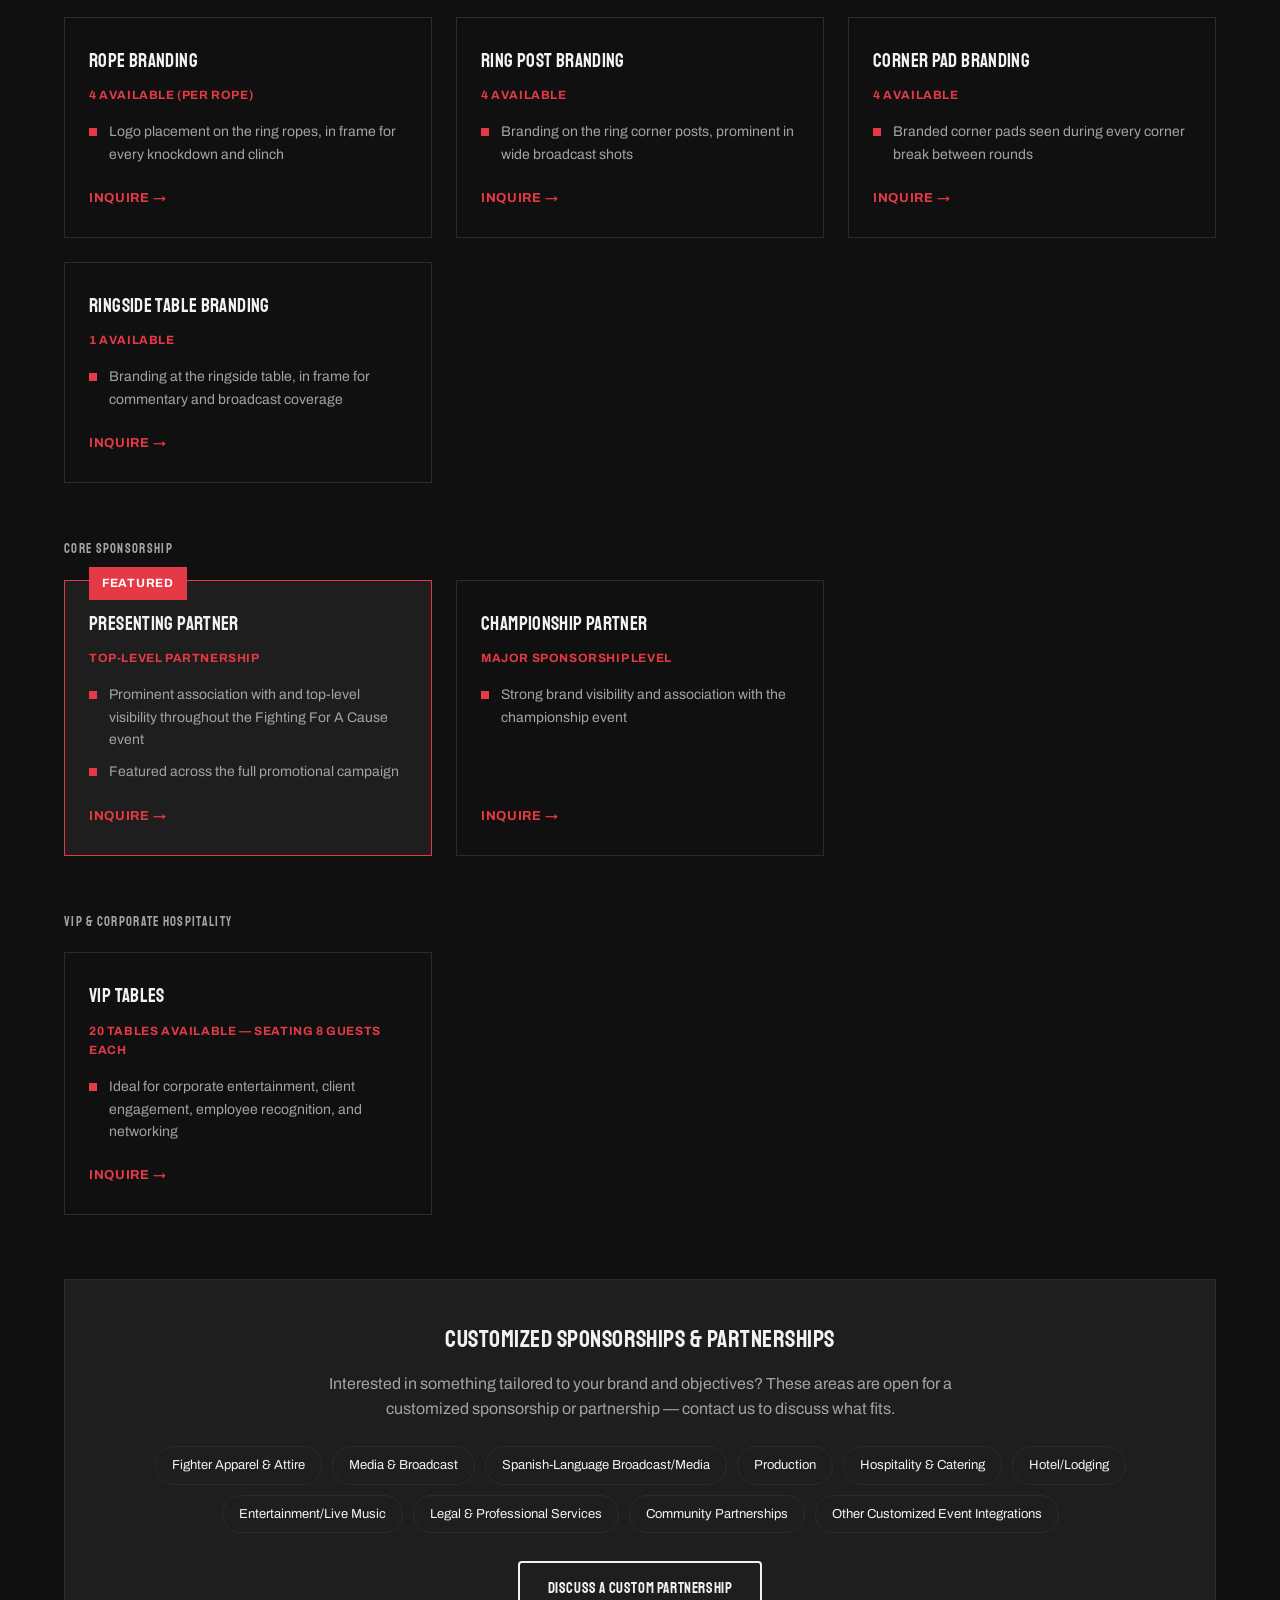
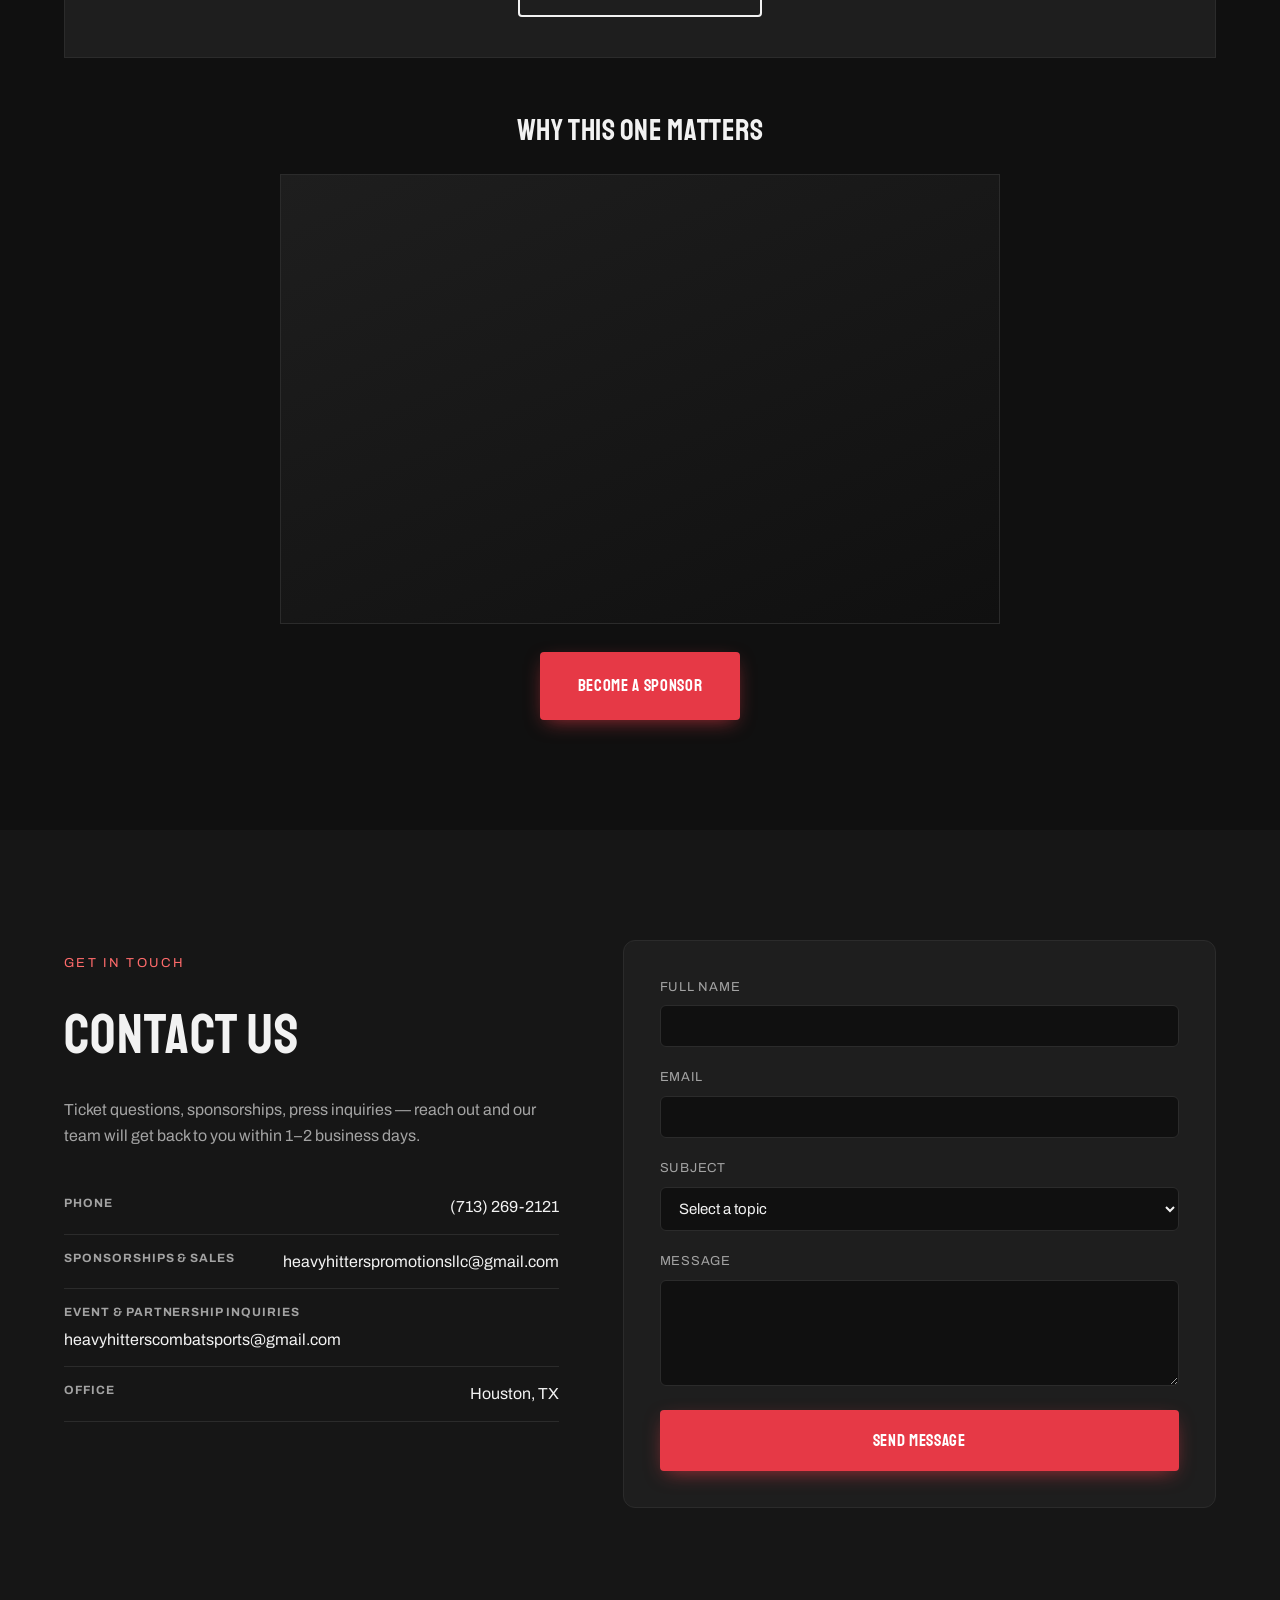
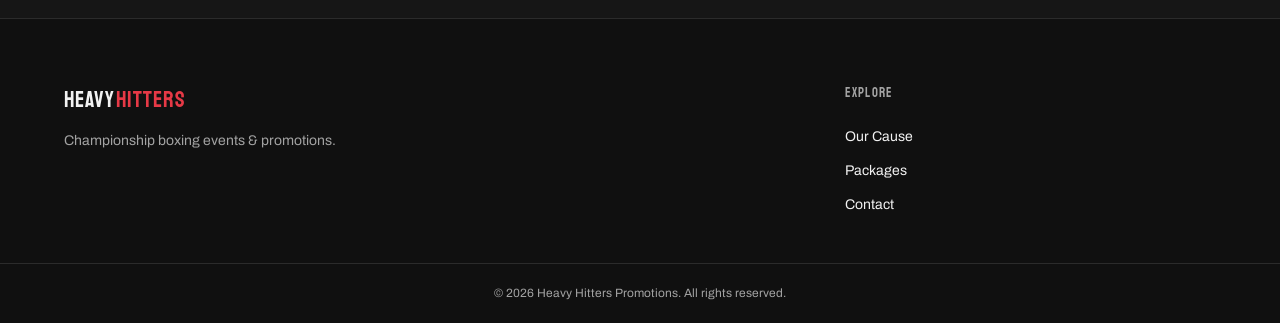
==== commit 98c5d38d: "Remove dead links; drop the Kujo stat The hero's "View Schedule" button still pointed at the hidden " ====
--- a/index.html
+++ b/index.html
@@ -279,19 +279,19 @@
       <a href="#contact">Contact</a>
     </div>
 
-    <div class="footer-social">
+    <div class="footer-social is-hidden" id="footerSocial">
       <h4>Follow</h4>
       <div class="social-icons">
-        <a href="#" aria-label="Facebook" class="social-icon">
+        <a href="#" aria-label="Facebook" class="social-icon is-hidden" data-social="facebook">
           <svg viewBox="0 0 24 24" fill="currentColor"><path d="M22 12a10 10 0 1 0-11.6 9.9v-7H7.9V12h2.5V9.8c0-2.5 1.5-3.9 3.8-3.9 1.1 0 2.2.2 2.2.2v2.4h-1.2c-1.2 0-1.6.8-1.6 1.6V12h2.8l-.4 2.9h-2.4v7A10 10 0 0 0 22 12Z"/></svg>
         </a>
-        <a href="#" aria-label="Instagram" class="social-icon">
+        <a href="#" aria-label="Instagram" class="social-icon is-hidden" data-social="instagram">
           <svg viewBox="0 0 24 24" fill="currentColor"><path d="M12 2c2.7 0 3.1 0 4.1.1 1 0 1.7.2 2.3.5.6.2 1.1.6 1.6 1.1.5.5.8.9 1.1 1.6.3.6.4 1.3.5 2.3.1 1 .1 1.4.1 4.1s0 3.1-.1 4.1c0 1-.2 1.7-.5 2.3-.2.6-.6 1.1-1.1 1.6-.5.5-.9.8-1.6 1.1-.6.3-1.3.4-2.3.5-1 .1-1.4.1-4.1.1s-3.1 0-4.1-.1c-1 0-1.7-.2-2.3-.5-.6-.2-1.1-.6-1.6-1.1-.5-.5-.8-.9-1.1-1.6-.3-.6-.4-1.3-.5-2.3C2 15.1 2 14.7 2 12s0-3.1.1-4.1c0-1 .2-1.7.5-2.3.2-.6.6-1.1 1.1-1.6.5-.5.9-.8 1.6-1.1.6-.3 1.3-.4 2.3-.5C8.9 2 9.3 2 12 2Zm0 1.8c-2.7 0-3 0-4 .1-.8 0-1.3.2-1.6.3-.4.1-.7.3-1 .6-.3.3-.5.6-.6 1-.1.3-.3.8-.3 1.6-.1 1-.1 1.3-.1 4s0 3 .1 4c0 .8.2 1.3.3 1.6.1.4.3.7.6 1 .3.3.6.5 1 .6.3.1.8.3 1.6.3 1 .1 1.3.1 4 .1s3 0 4-.1c.8 0 1.3-.2 1.6-.3.4-.1.7-.3 1-.6.3-.3.5-.6.6-1 .1-.3.3-.8.3-1.6.1-1 .1-1.3.1-4s0-3-.1-4c0-.8-.2-1.3-.3-1.6-.1-.4-.3-.7-.6-1-.3-.3-.6-.5-1-.6-.3-.1-.8-.3-1.6-.3-1-.1-1.3-.1-4-.1Zm0 3.5a4.7 4.7 0 1 1 0 9.4 4.7 4.7 0 0 1 0-9.4Zm0 1.8a2.9 2.9 0 1 0 0 5.8 2.9 2.9 0 0 0 0-5.8Zm5-2a1.1 1.1 0 1 1-2.2 0 1.1 1.1 0 0 1 2.2 0Z"/></svg>
         </a>
-        <a href="#" aria-label="X / Twitter" class="social-icon">
+        <a href="#" aria-label="X / Twitter" class="social-icon is-hidden" data-social="x">
           <svg viewBox="0 0 24 24" fill="currentColor"><path d="M3 3h4.6l4 5.8L16.4 3H21l-6.8 8.6L21.4 21h-4.6l-4.4-6.3L7 21H2.5l7.2-9.2L3 3Z"/></svg>
         </a>
-        <a href="#" aria-label="YouTube" class="social-icon">
+        <a href="#" aria-label="YouTube" class="social-icon is-hidden" data-social="youtube">
           <svg viewBox="0 0 24 24" fill="currentColor"><path d="M21.6 7.2s-.2-1.5-.8-2.1c-.8-.8-1.7-.8-2.1-.9C15.9 4 12 4 12 4h0s-3.9 0-6.7.2c-.4 0-1.3.1-2.1.9-.6.6-.8 2.1-.8 2.1S2.2 9 2.2 10.7v1.6c0 1.7.2 3.5.2 3.5s.2 1.5.8 2.1c.8.8 1.9.8 2.3.9 1.7.1 7 .2 7 .2s3.9 0 6.7-.2c.4 0 1.3-.1 2.1-.9.6-.6.8-2.1.8-2.1s.2-1.7.2-3.5v-1.6c0-1.7-.2-3.5-.2-3.5ZM9.8 14.5V8.9l5.4 2.8-5.4 2.8Z"/></svg>
         </a>
       </div>
--- a/css/styles.css
+++ b/css/styles.css
@@ -1191,6 +1191,9 @@
   gap: 40px;
   padding: 64px 24px 40px;
 }
+/* No social links set — collapse to two columns rather than leaving the
+   third sitting empty. */
+.footer-inner--no-social{ grid-template-columns: 2fr 1fr; }
 .footer-brand p{ margin-top: 12px; color: var(--color-text-muted); font-size: 14px; max-width: 280px; }
 .footer-links h4, .footer-social h4{
   font-size: 13px;
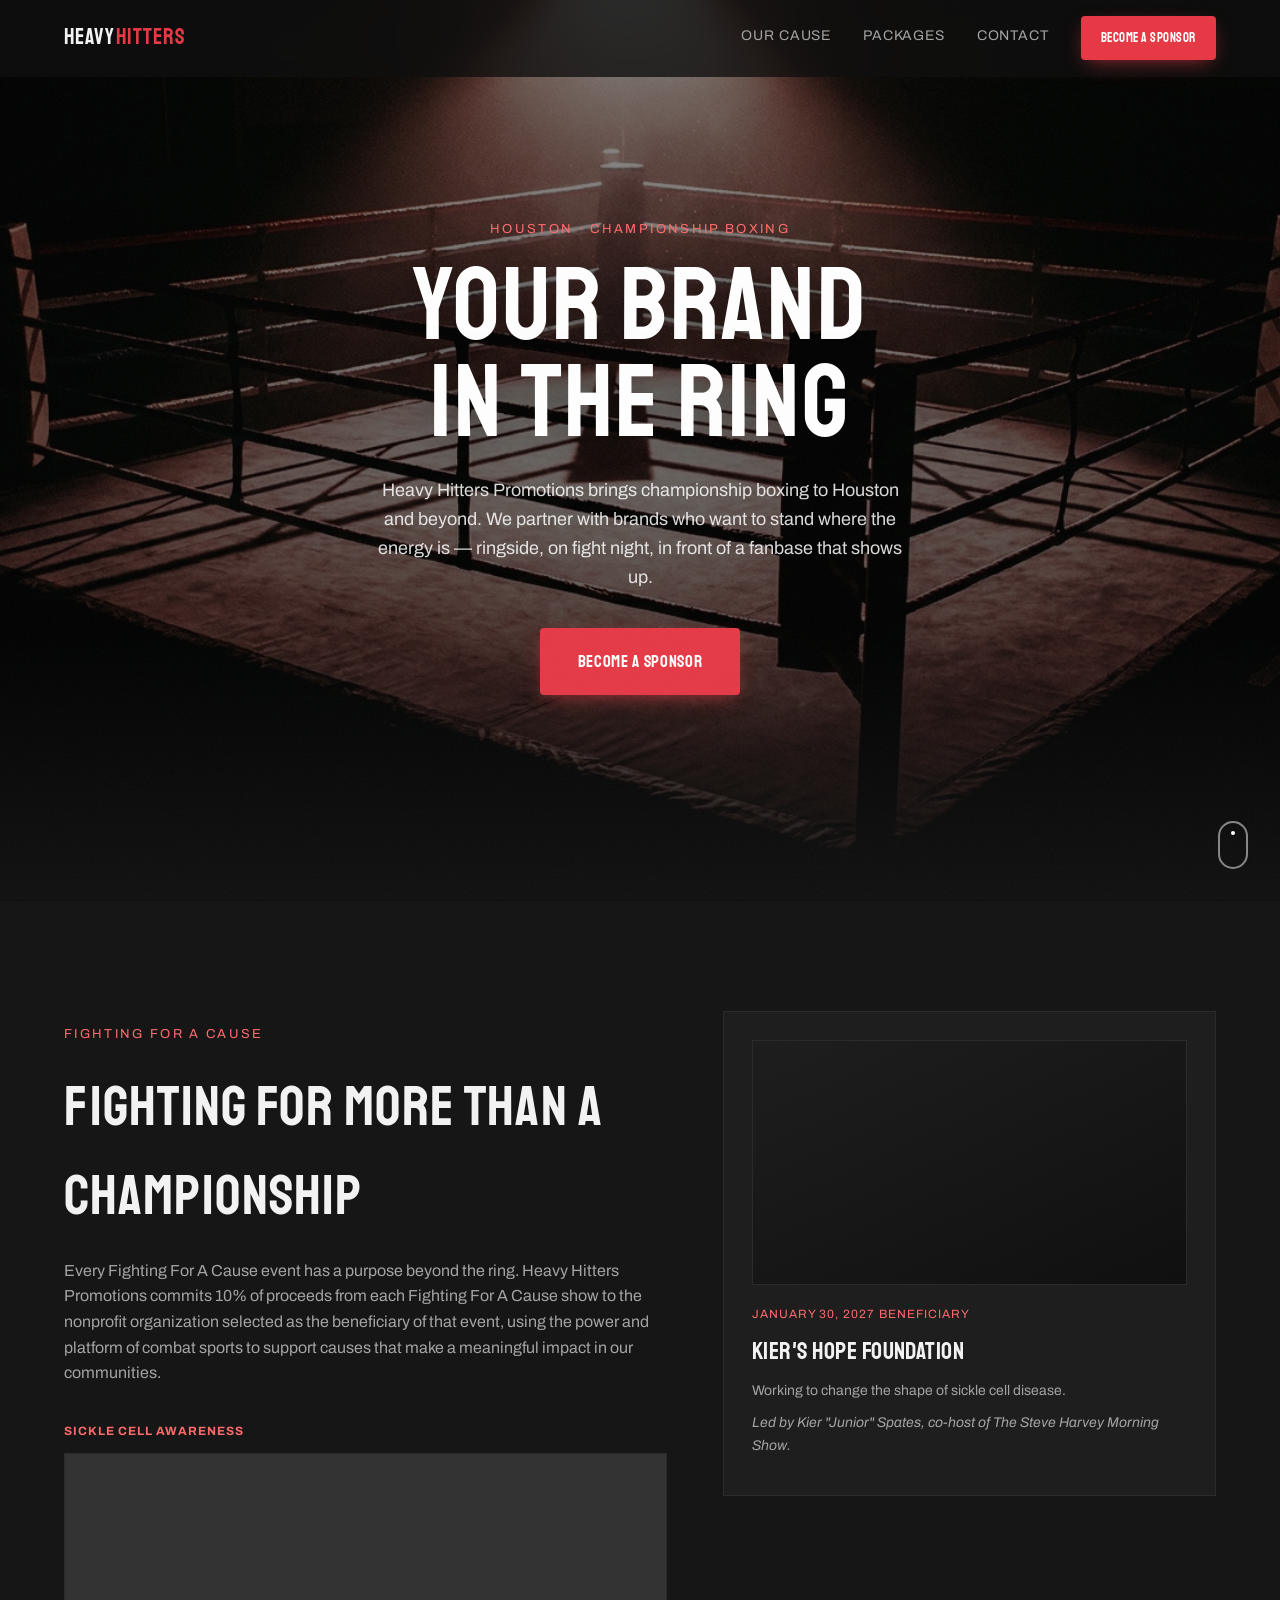
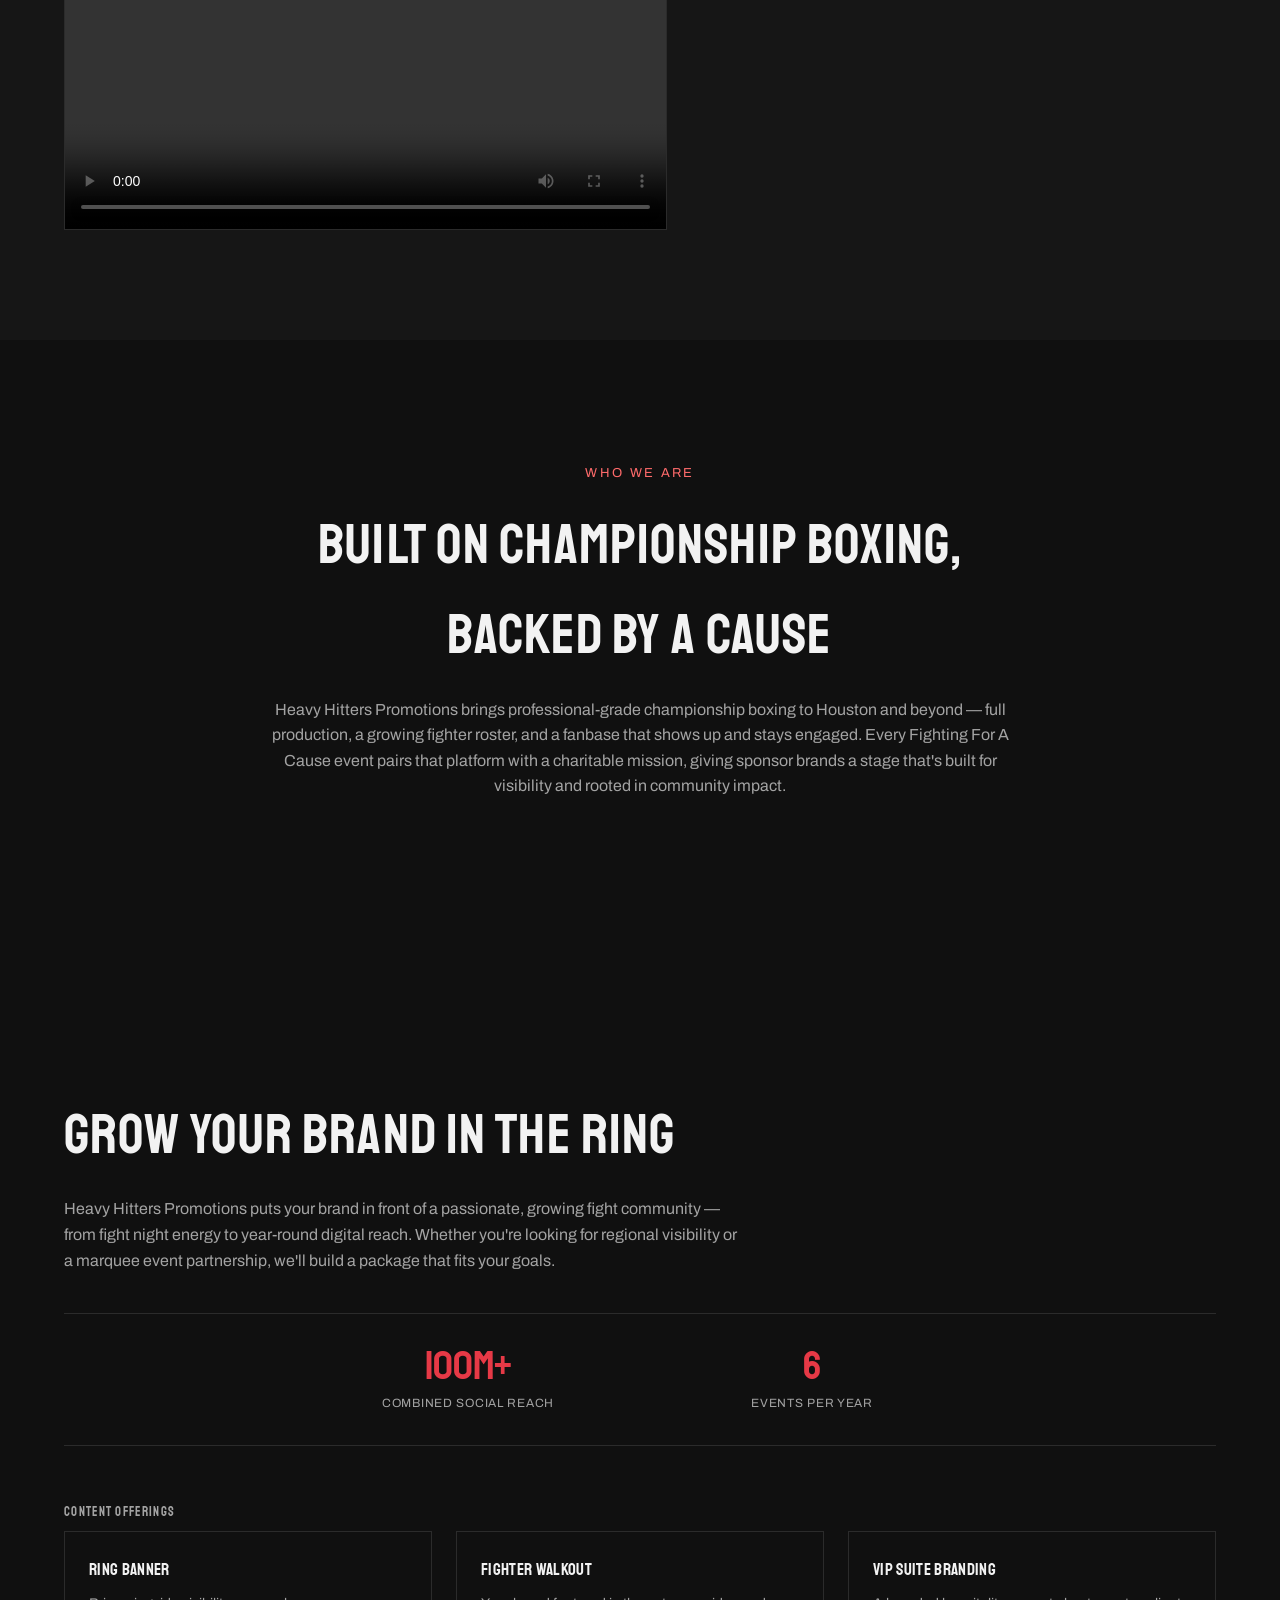
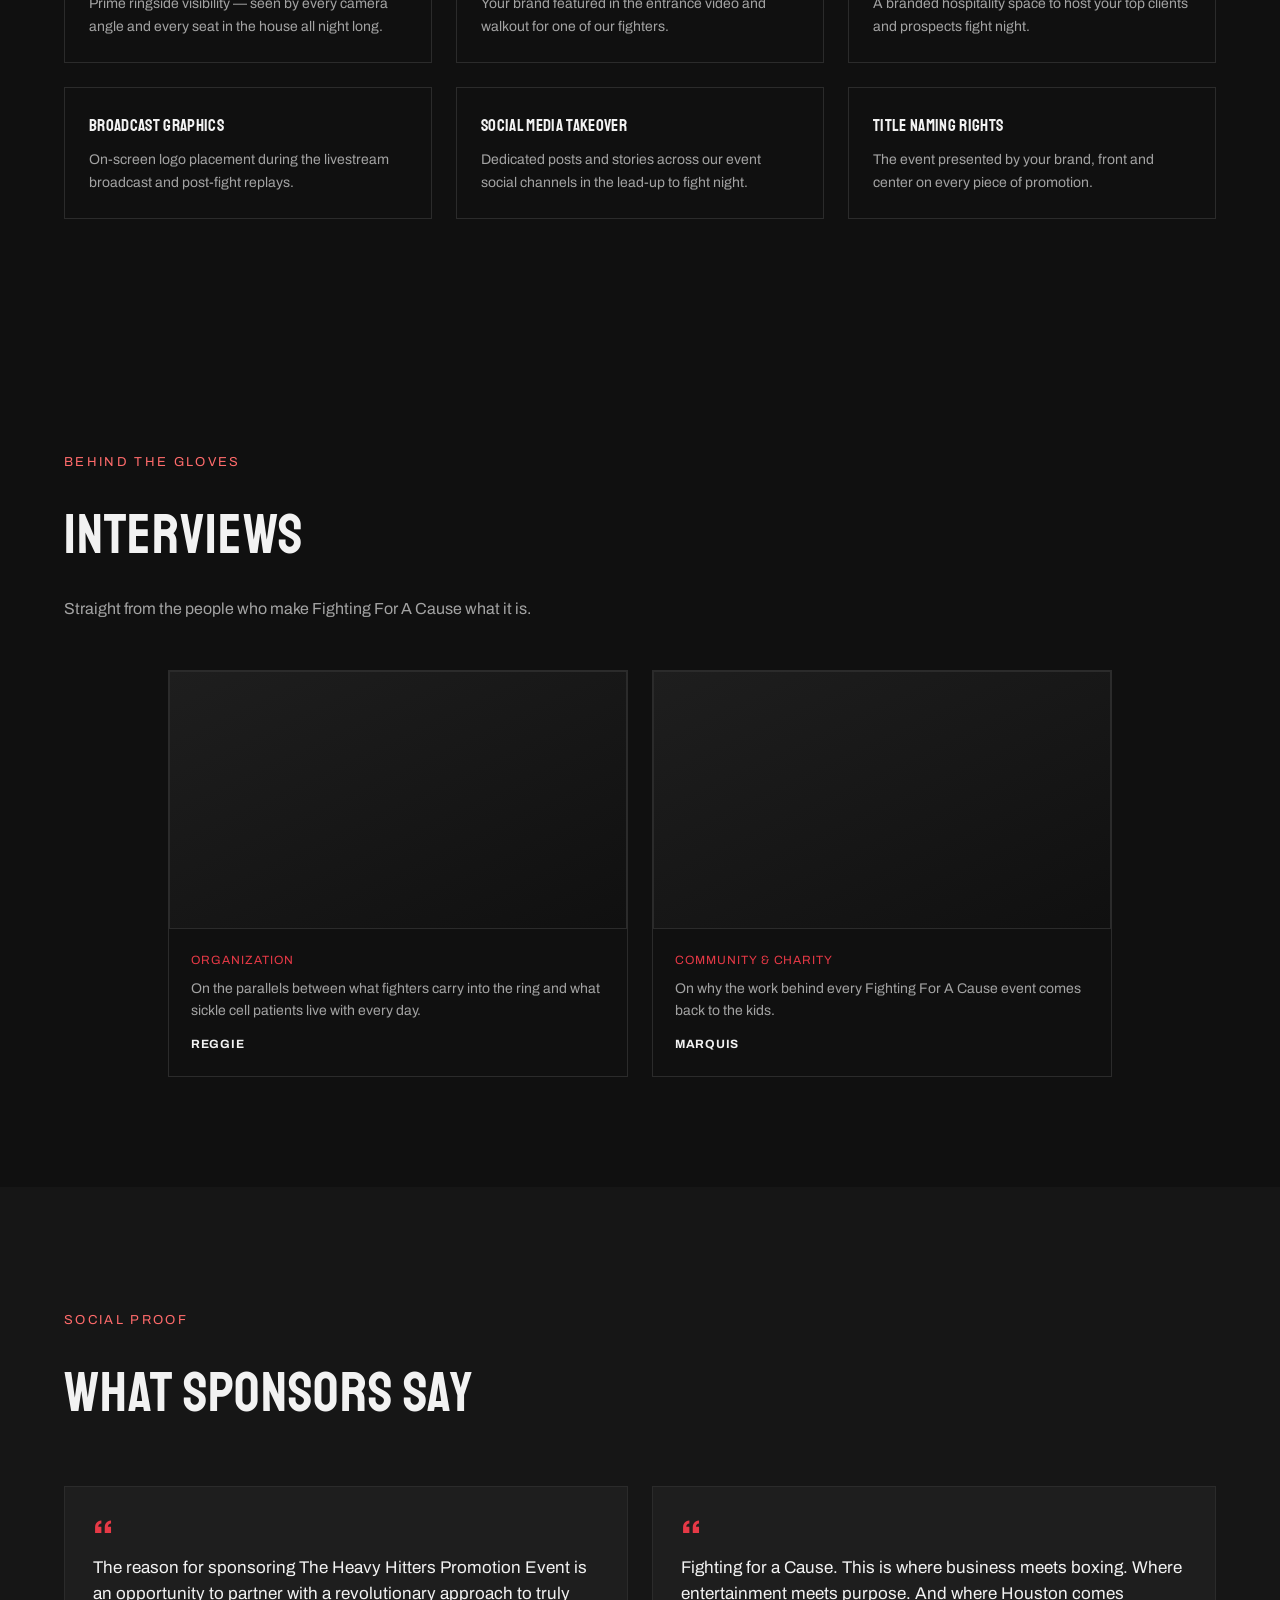
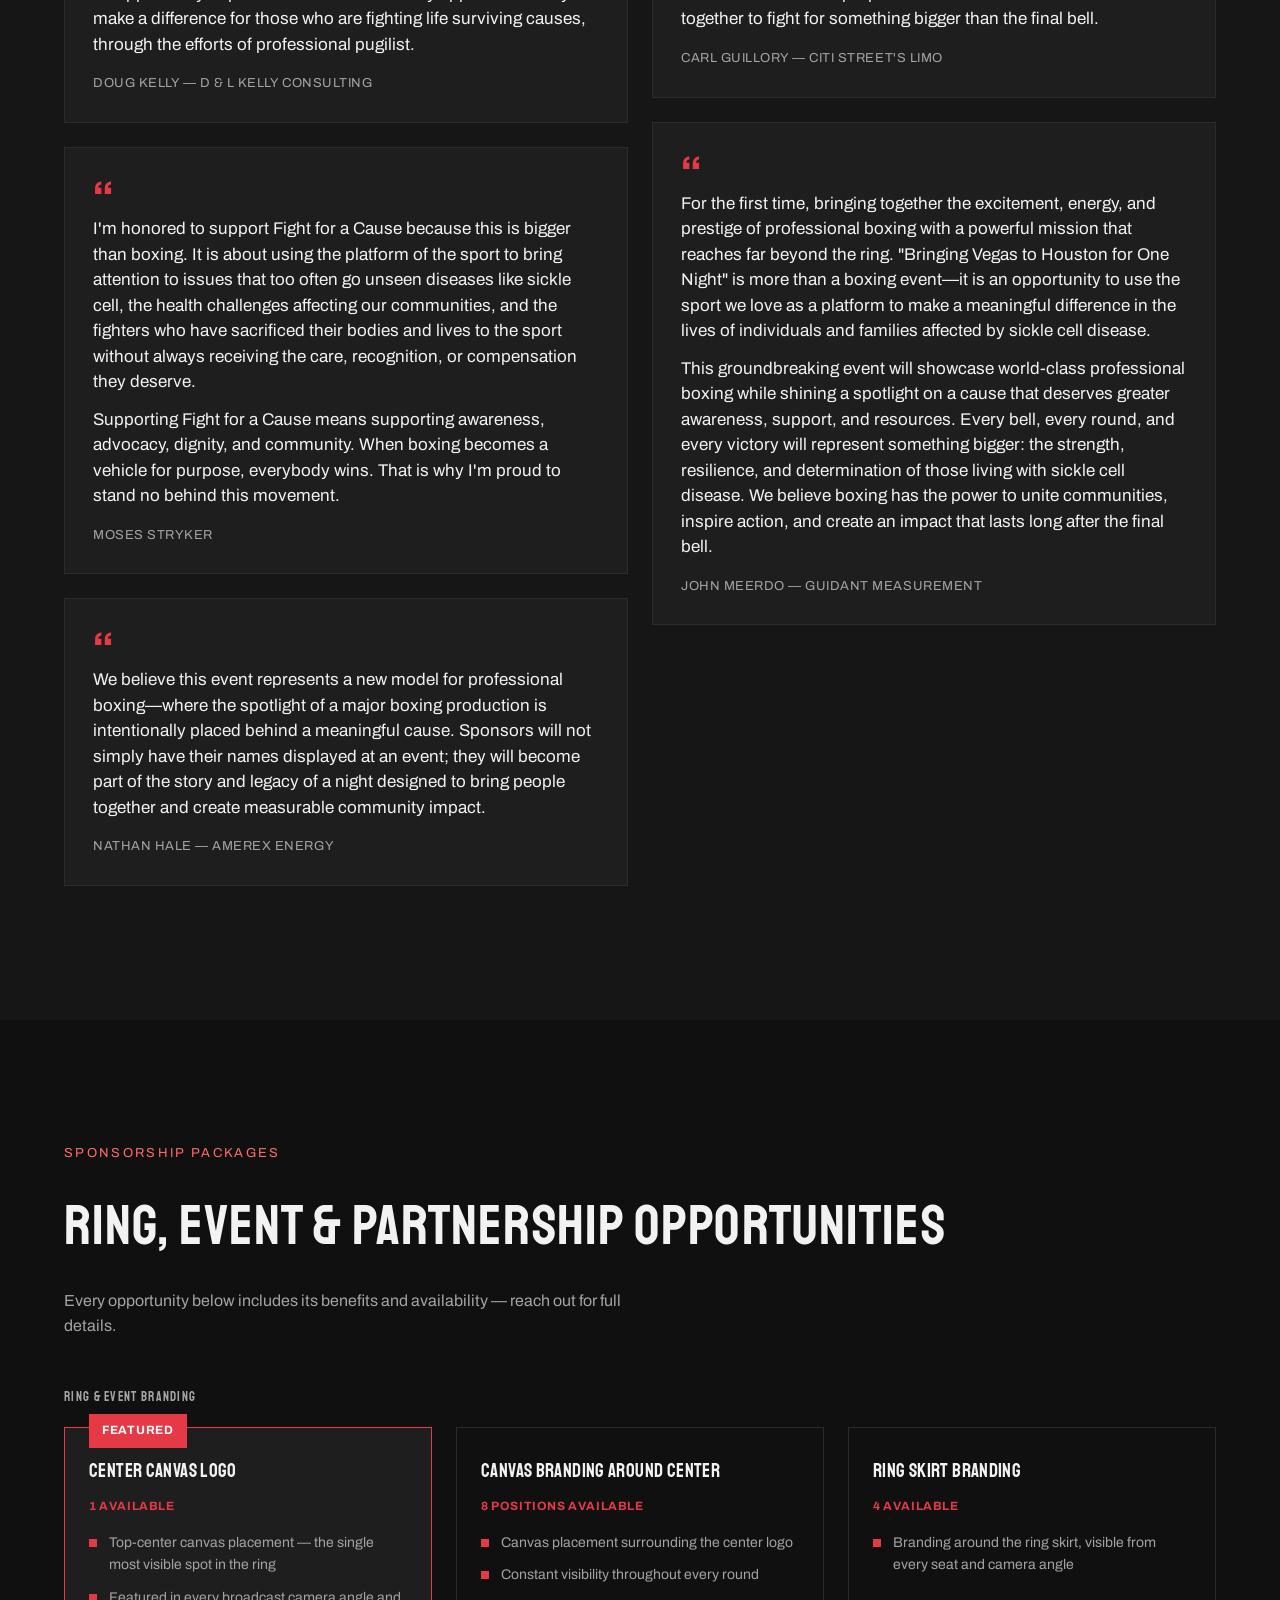
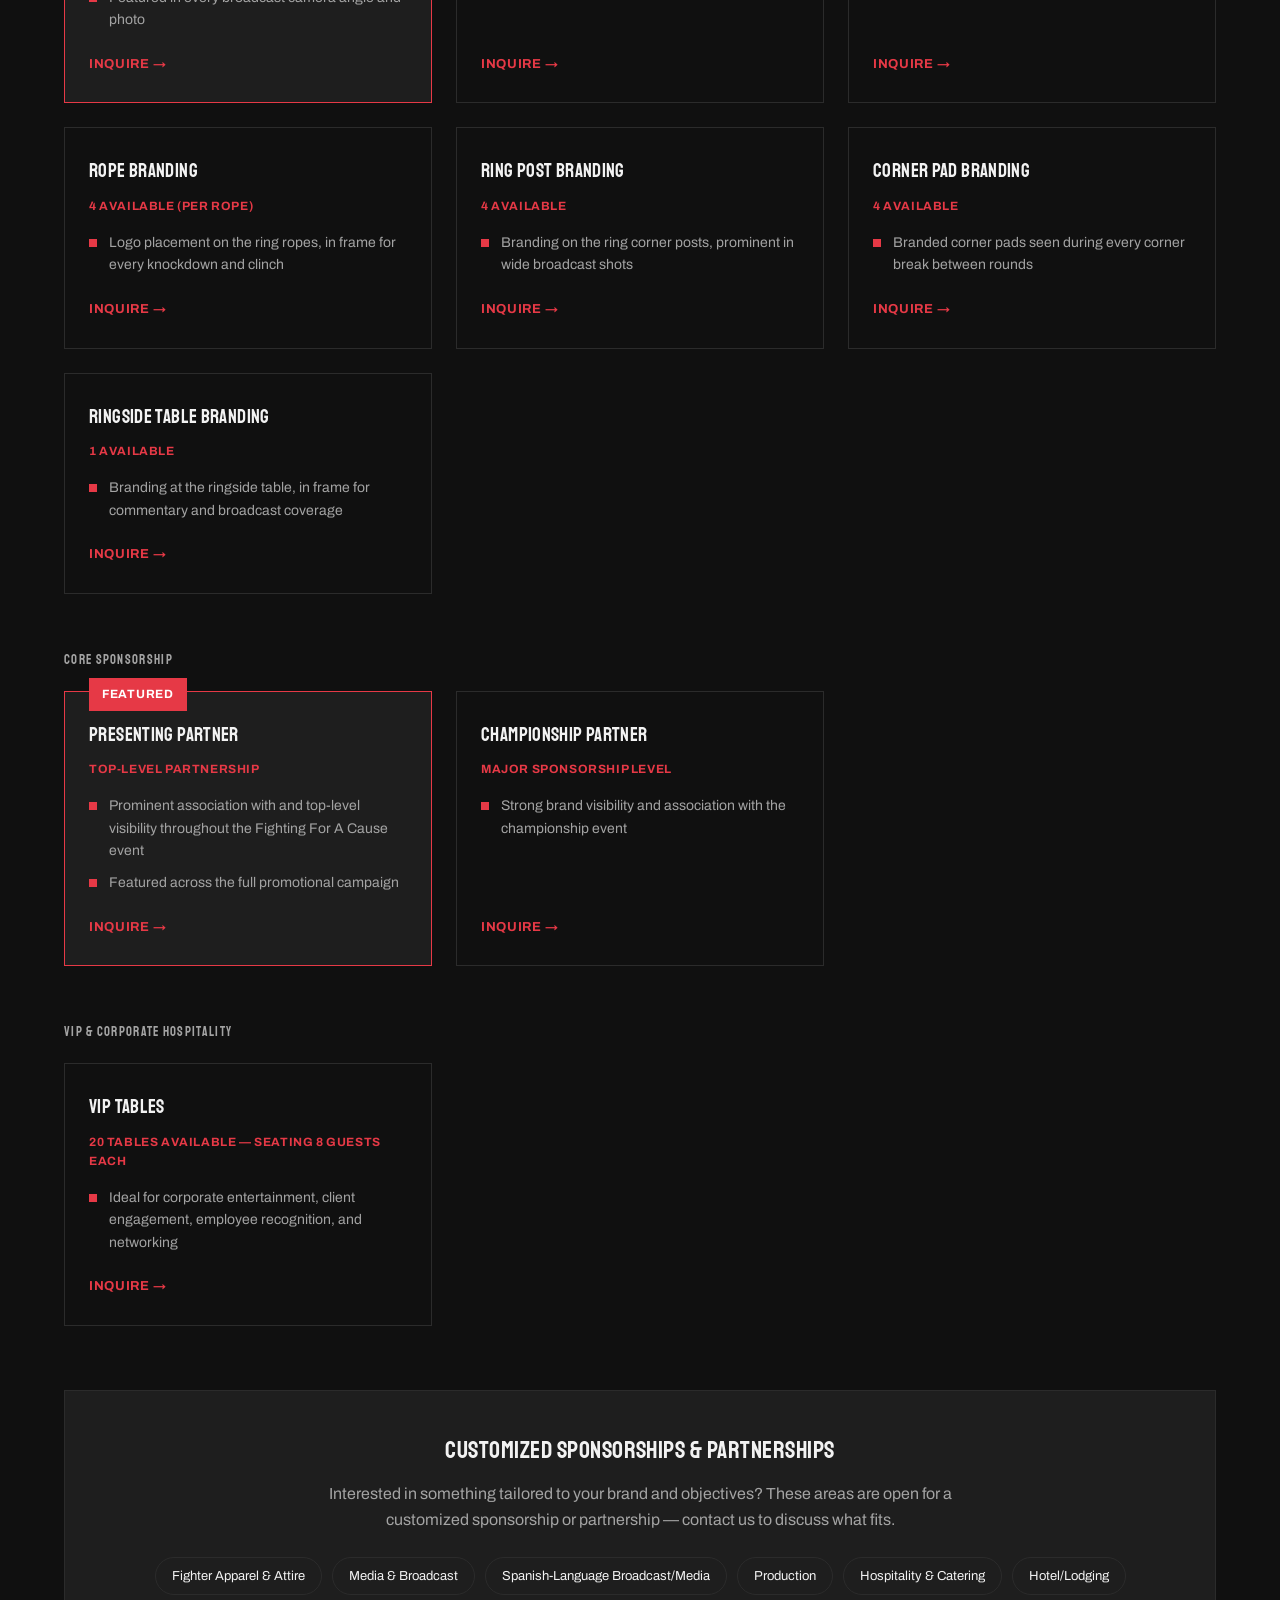
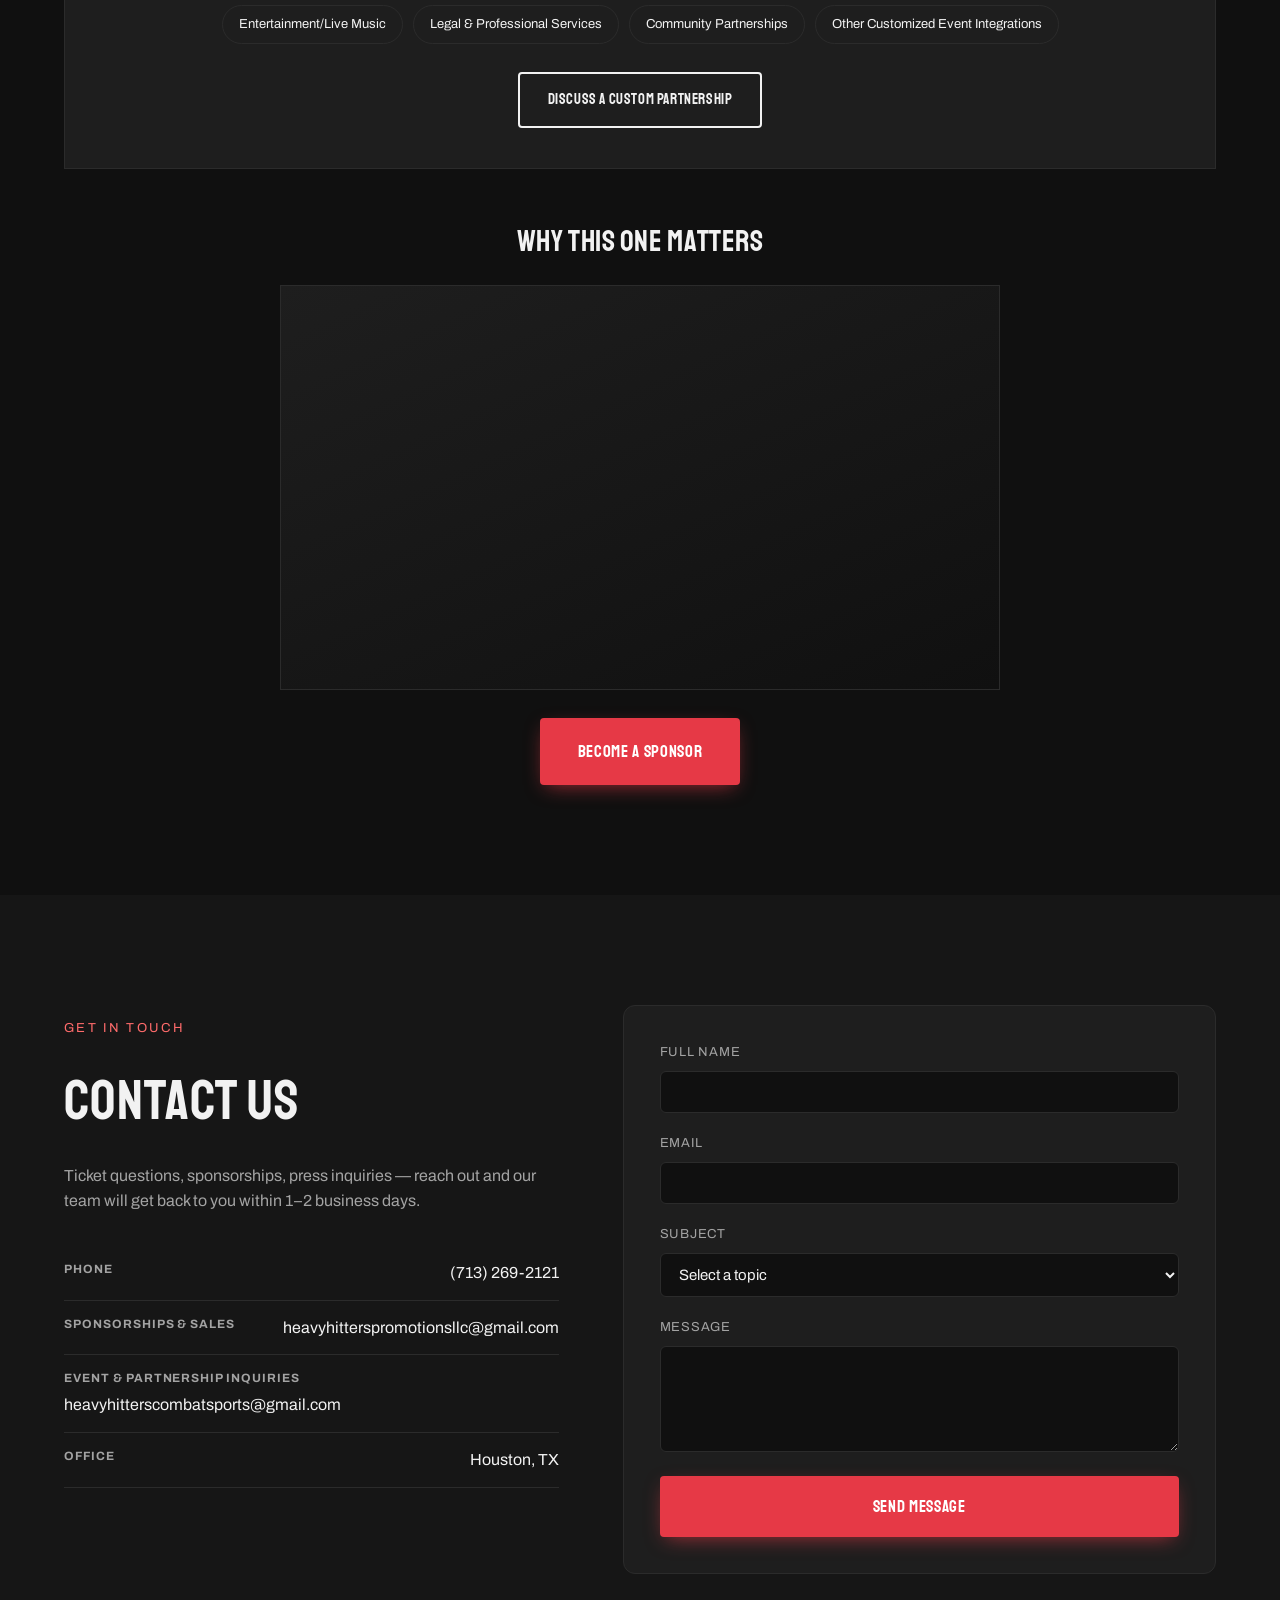
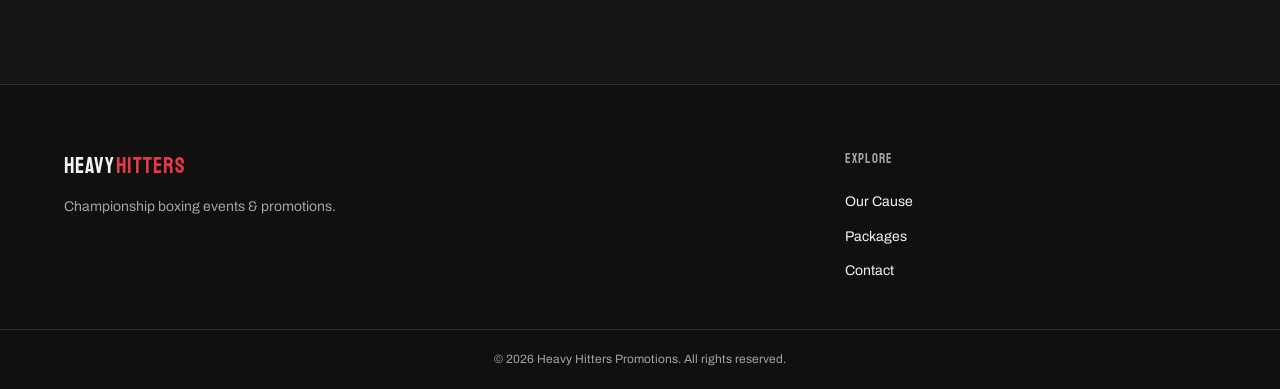
==== commit b0f4bb88: "Add sponsor testimonials and the Kier's Hope PSA video Five real sponsor quotes clear the four-quote" ====
--- a/index.html
+++ b/index.html
@@ -67,6 +67,11 @@
       <p class="section-eyebrow" id="missionEyebrow"></p>
       <h2 class="section-title" id="missionHeading"></h2>
       <p class="section-sub" id="missionBody"></p>
+
+      <div class="mission-psa is-hidden" id="missionPsa">
+        <span class="mission-psa-label" id="missionPsaLabel"></span>
+        <div class="media-slot" id="missionPsaMedia"></div>
+      </div>
     </div>
     <div class="beneficiary-card reveal">
       <div class="media-slot" id="beneficiaryMedia"></div>
--- a/css/styles.css
+++ b/css/styles.css
@@ -427,25 +427,42 @@
 .offering-title{ font-size: 17px; margin-bottom: 10px; }
 .offering-desc{ font-size: 14px; color: var(--color-text-muted); margin: 0; }
 
+/* Column flow rather than a grid: real sponsor quotes run anywhere from
+   30 to 130 words, and equal-height grid cells would leave short ones
+   swimming in whitespace. Cards pack by their natural height instead. */
 .testimonial-grid{
-  display: grid;
-  grid-template-columns: repeat(2, 1fr);
-  gap: 24px;
+  columns: 2;
+  column-gap: 24px;
   margin-top: 56px;
 }
 .testimonial-card{
-  margin: 0;
+  break-inside: avoid;
+  display: inline-block;
+  width: 100%;
+  margin: 0 0 24px;
   padding: 28px;
   background: var(--color-surface);
   border: 1px solid var(--color-border);
   border-radius: 0;
 }
 .testimonial-card blockquote{
+  position: relative;
   margin: 0 0 16px;
   font-size: 17px;
   line-height: 1.5;
   color: var(--color-text);
 }
+.testimonial-card blockquote::before{
+  content: '\201C';
+  display: block;
+  margin-bottom: -12px;
+  font-family: var(--font-heading);
+  font-size: 52px;
+  line-height: 1;
+  color: var(--color-primary);
+}
+.testimonial-card blockquote p{ margin: 0 0 12px; }
+.testimonial-card blockquote p:last-child{ margin-bottom: 0; }
 .testimonial-card figcaption{
   font-size: 13px;
   color: var(--color-text-muted);
@@ -536,6 +553,13 @@
   display: block;
   border: 0;
 }
+/* Vertical media (phone-shot reels) would otherwise run the full column
+   width and tower over everything — cap it and centre it instead. */
+.media-slot[data-orientation="portrait"]{
+  max-width: 320px;
+  margin-left: auto;
+  margin-right: auto;
+}
 .media-slot-caption{
   position: absolute;
   left: 0; right: 0; bottom: 0;
@@ -553,9 +577,23 @@
   display: grid;
   grid-template-columns: 1.1fr .9fr;
   gap: 56px;
-  align-items: center;
+  /* Top-aligned: the copy column grows tall when a PSA clip is present,
+     and centring would leave the beneficiary card floating mid-gap. */
+  align-items: start;
 }
 .mission-copy .section-sub{ max-width: none; }
+.mission-psa{ margin-top: 36px; }
+.mission-psa-label{
+  display: block;
+  margin-bottom: 12px;
+  font-size: 12px;
+  font-weight: 700;
+  text-transform: uppercase;
+  letter-spacing: .08em;
+  color: var(--color-accent);
+}
+.mission-psa .media-slot{ margin-left: 0; }
+
 .beneficiary-card{
   background: var(--color-surface);
   border: 1px solid var(--color-border);
@@ -1240,7 +1278,7 @@
 @media (max-width: 980px){
   .stat-strip{ row-gap: 32px; }
   .offerings-grid{ grid-template-columns: repeat(2, 1fr); }
-  .testimonial-grid{ grid-template-columns: 1fr; }
+  .testimonial-grid{ columns: 1; }
   .events-grid{ grid-template-columns: repeat(2, 1fr); }
 
   .mission-grid{ grid-template-columns: 1fr; }
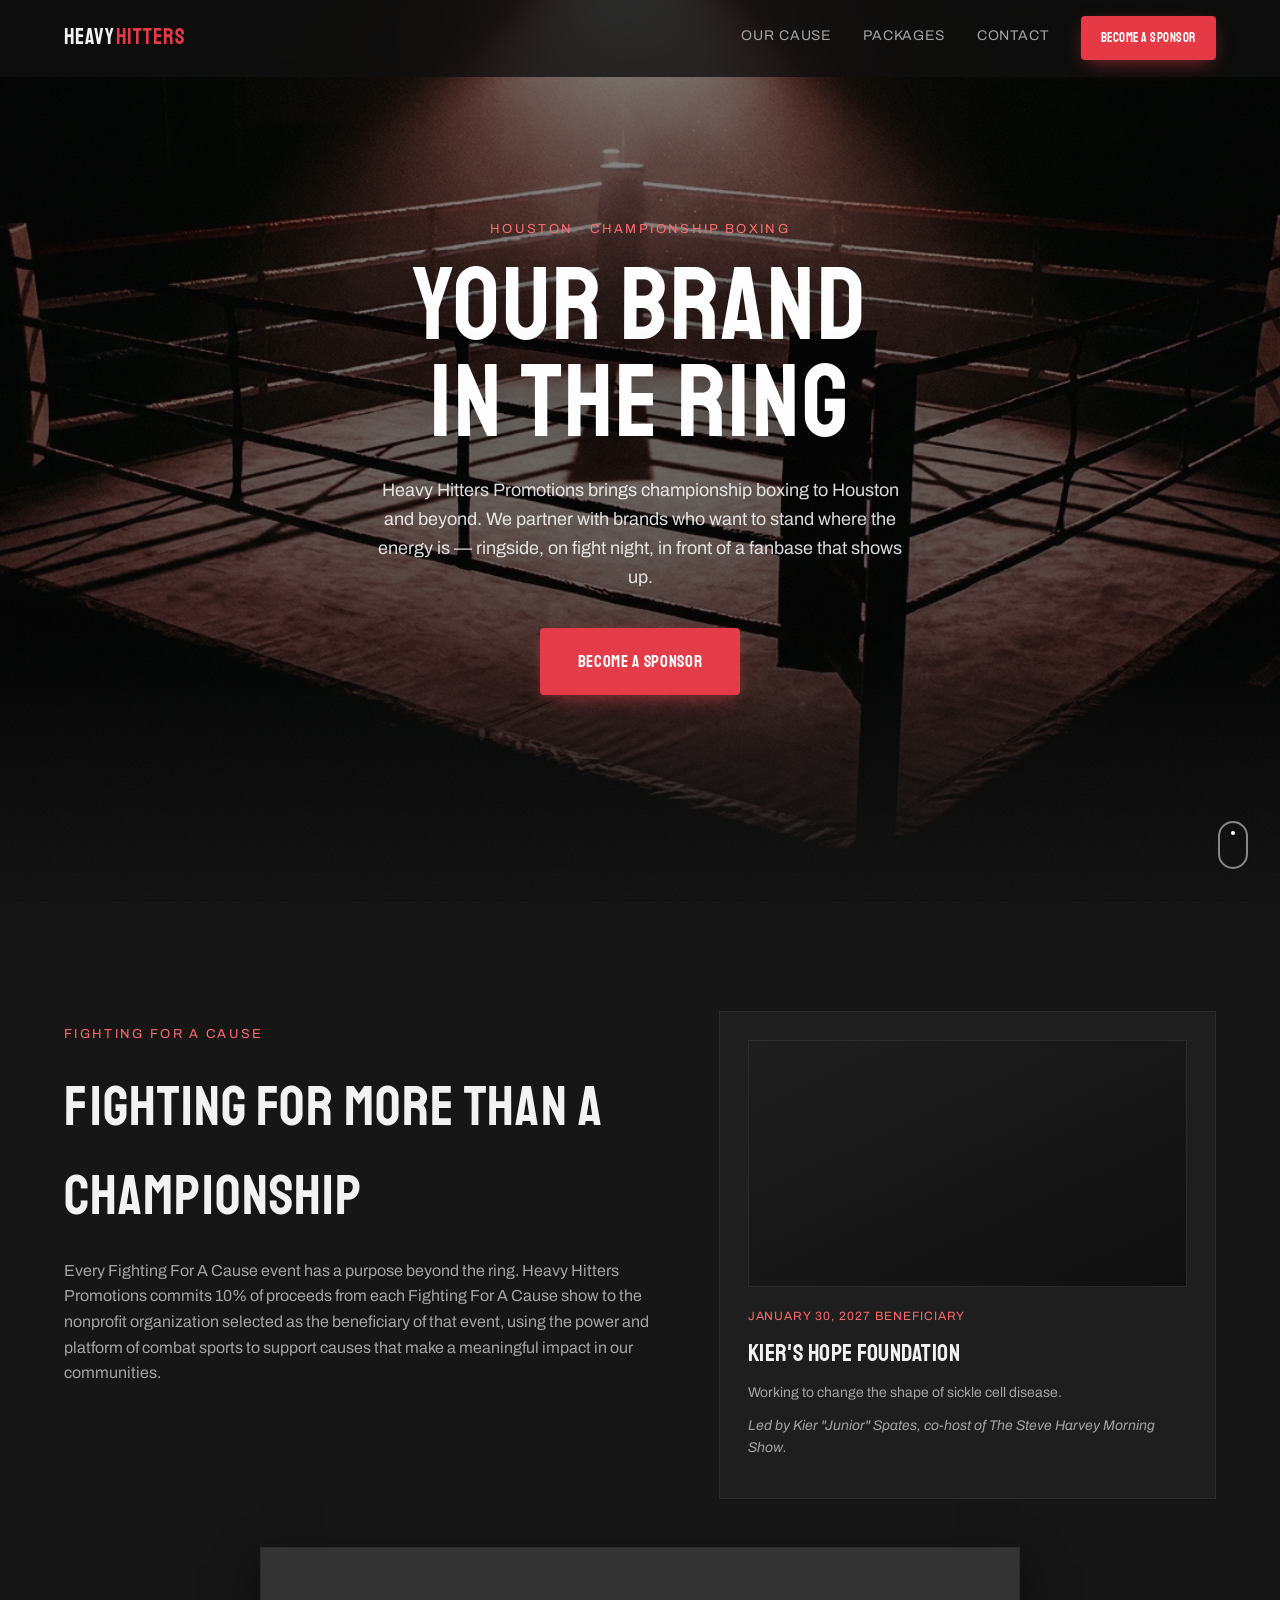
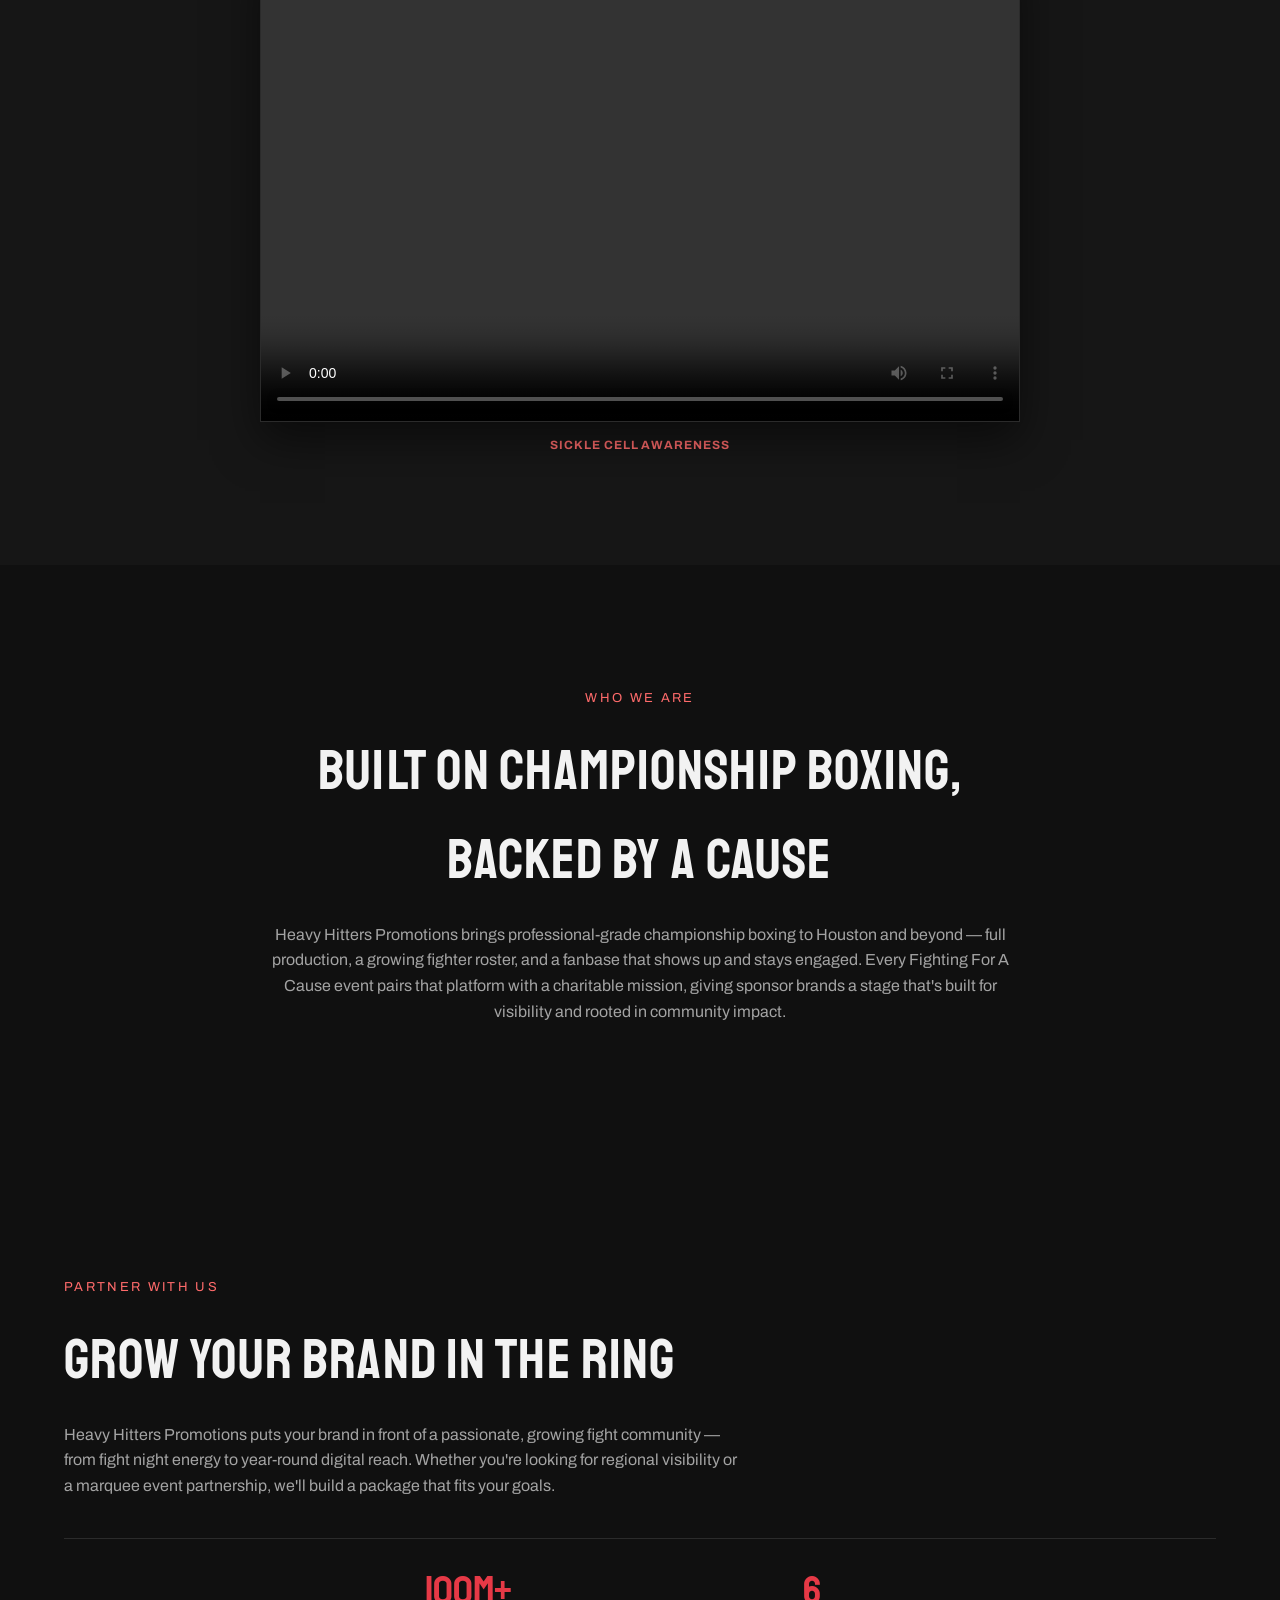
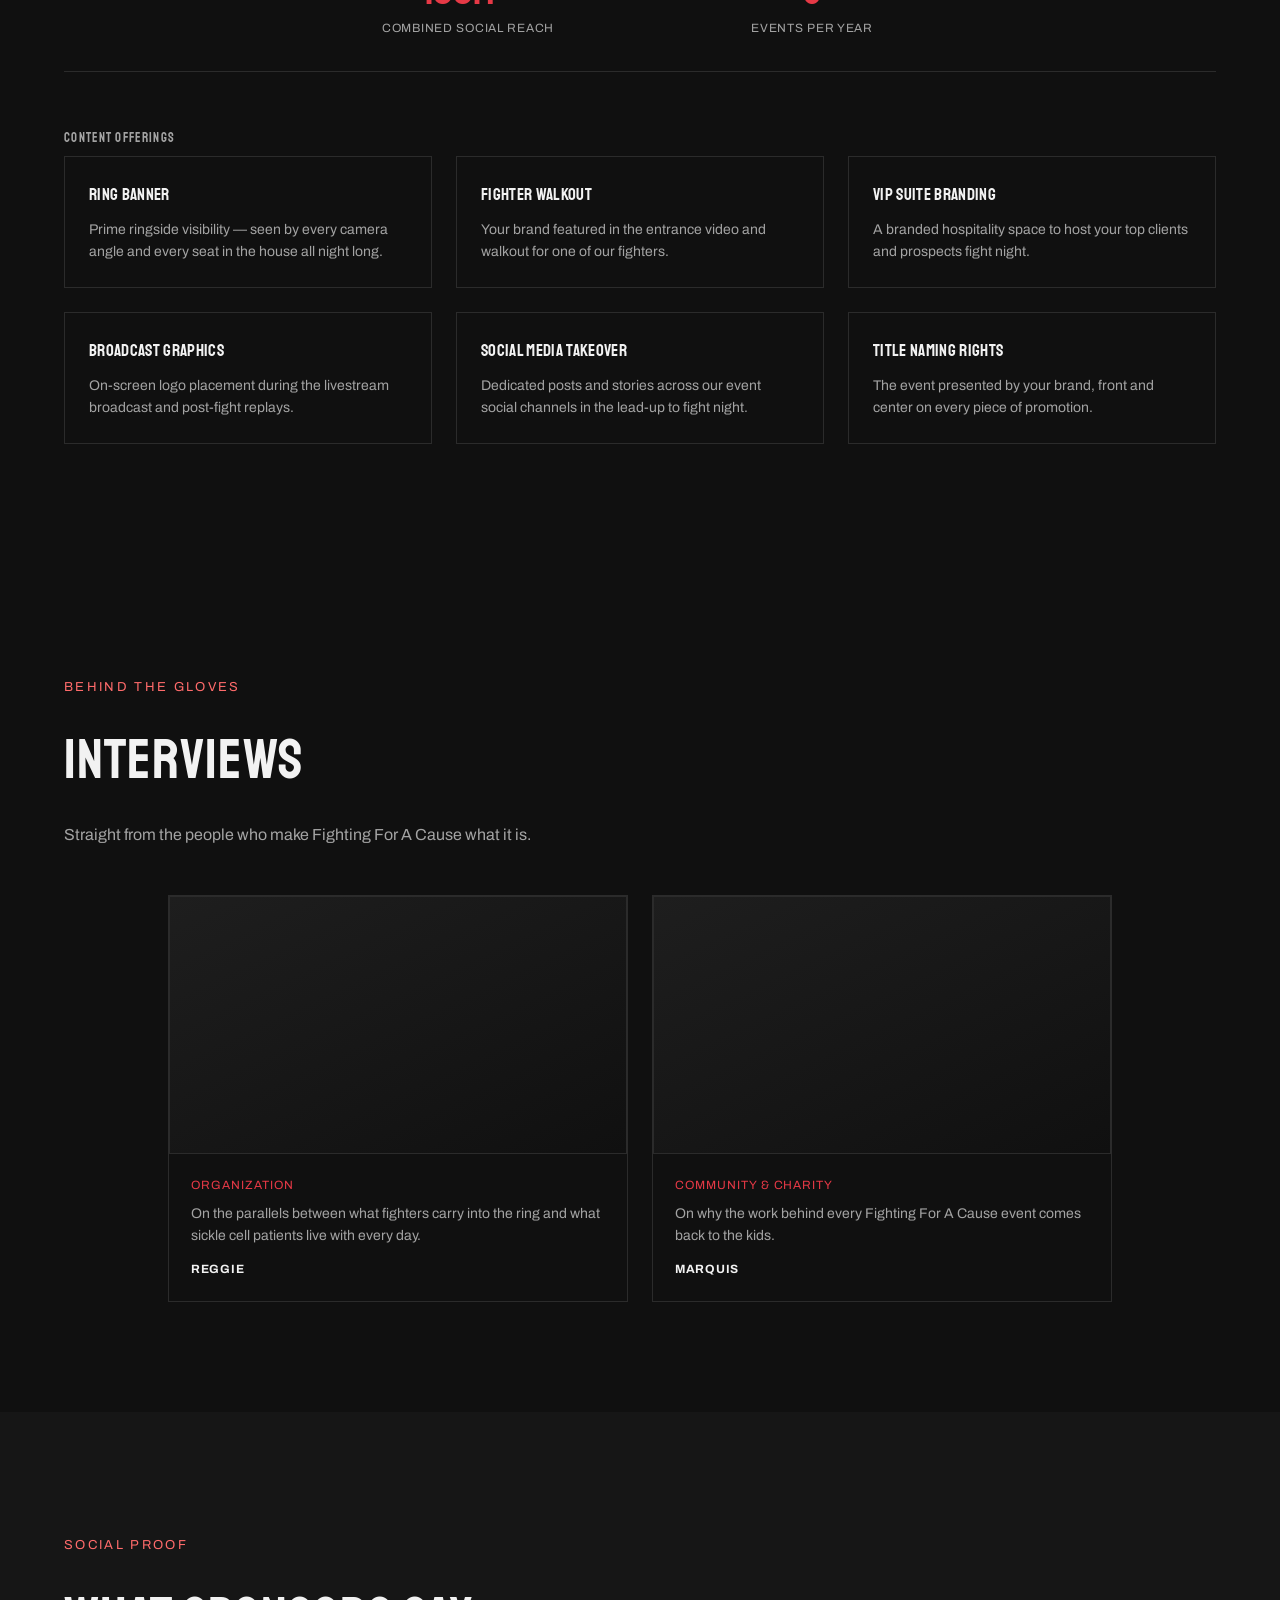
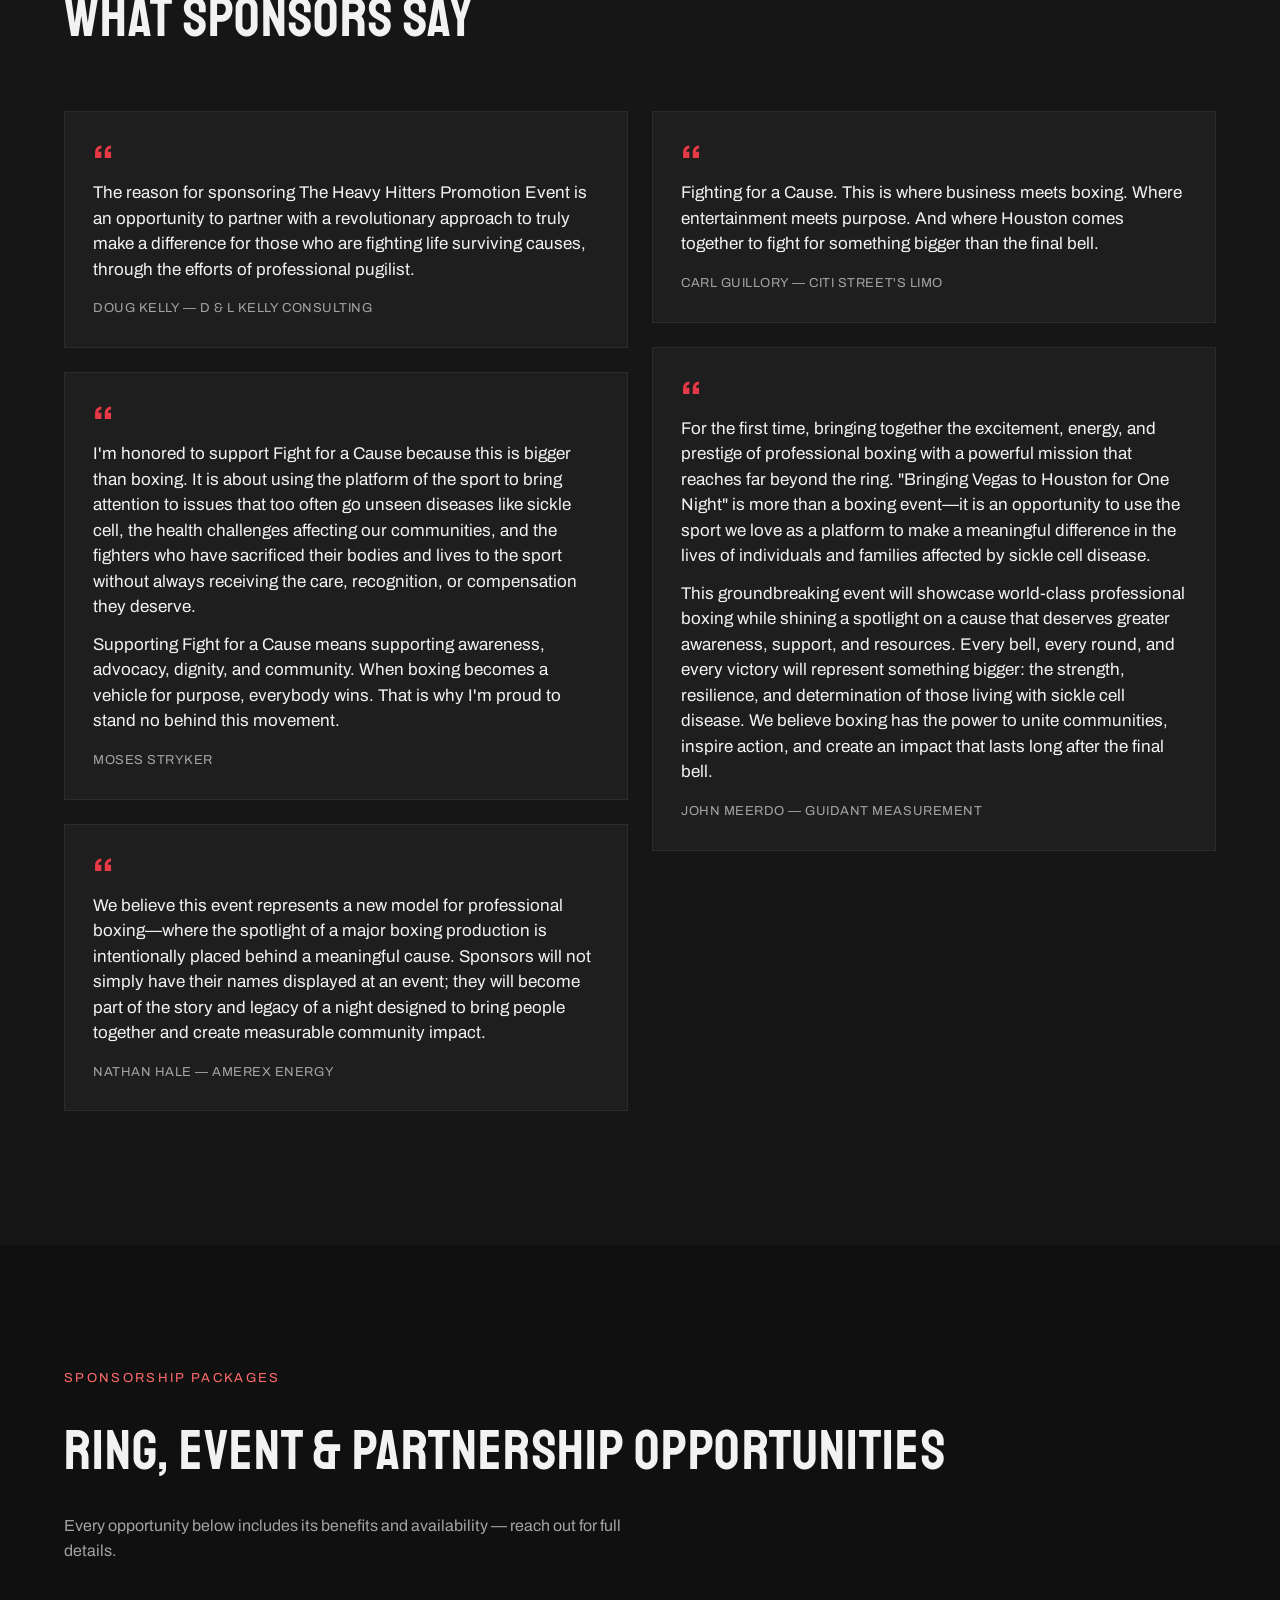
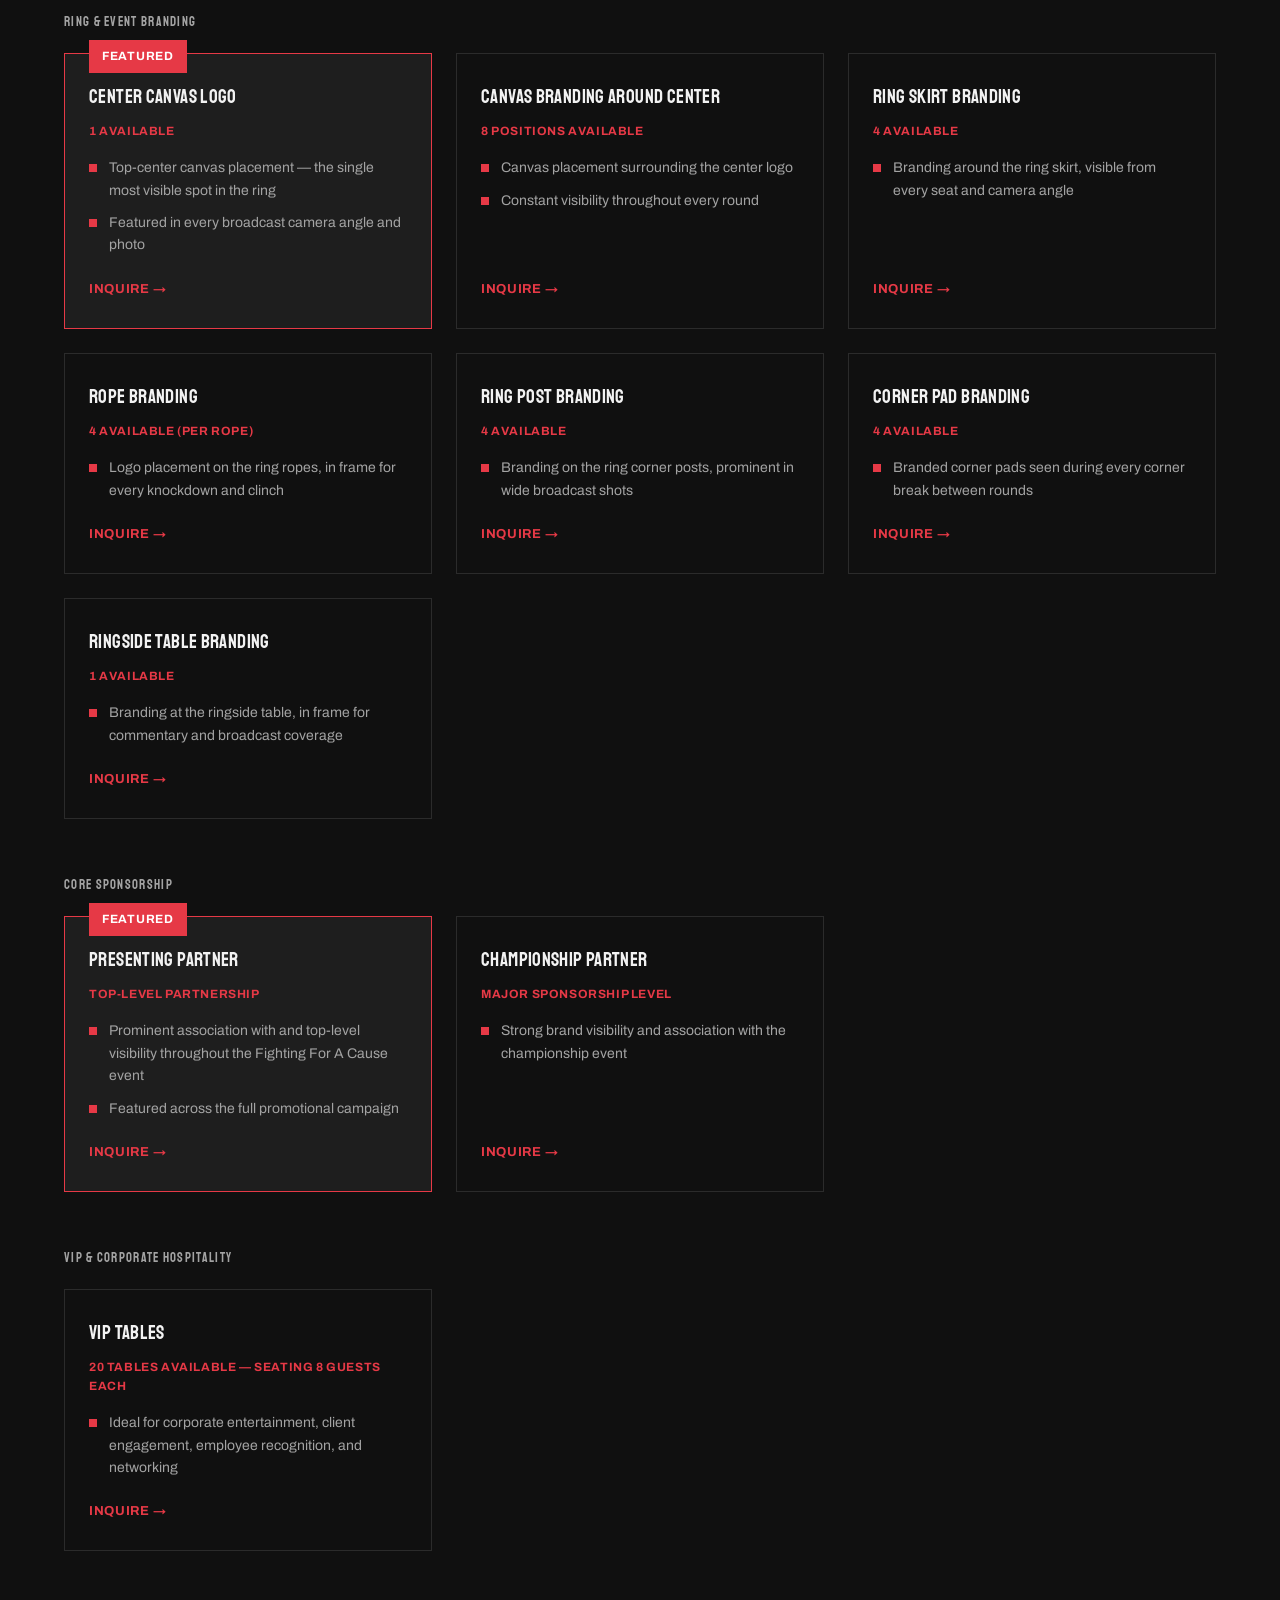
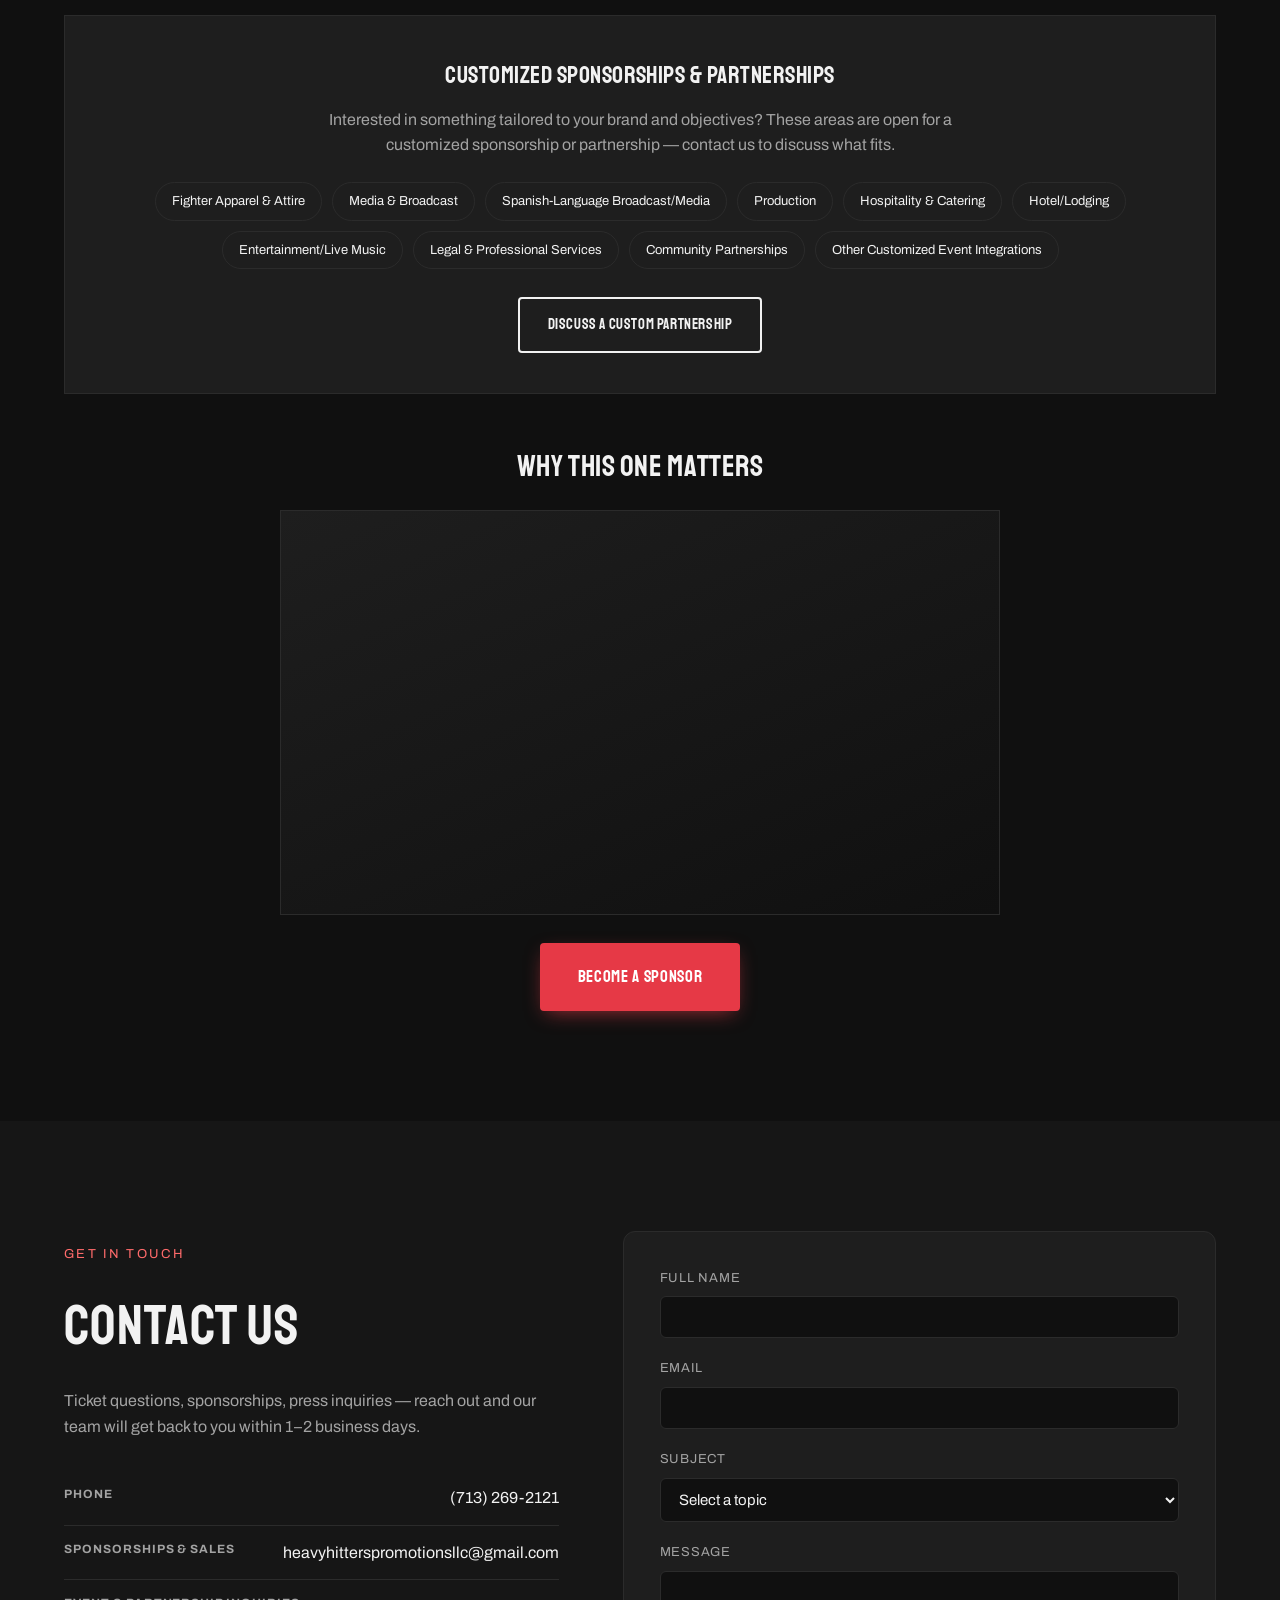
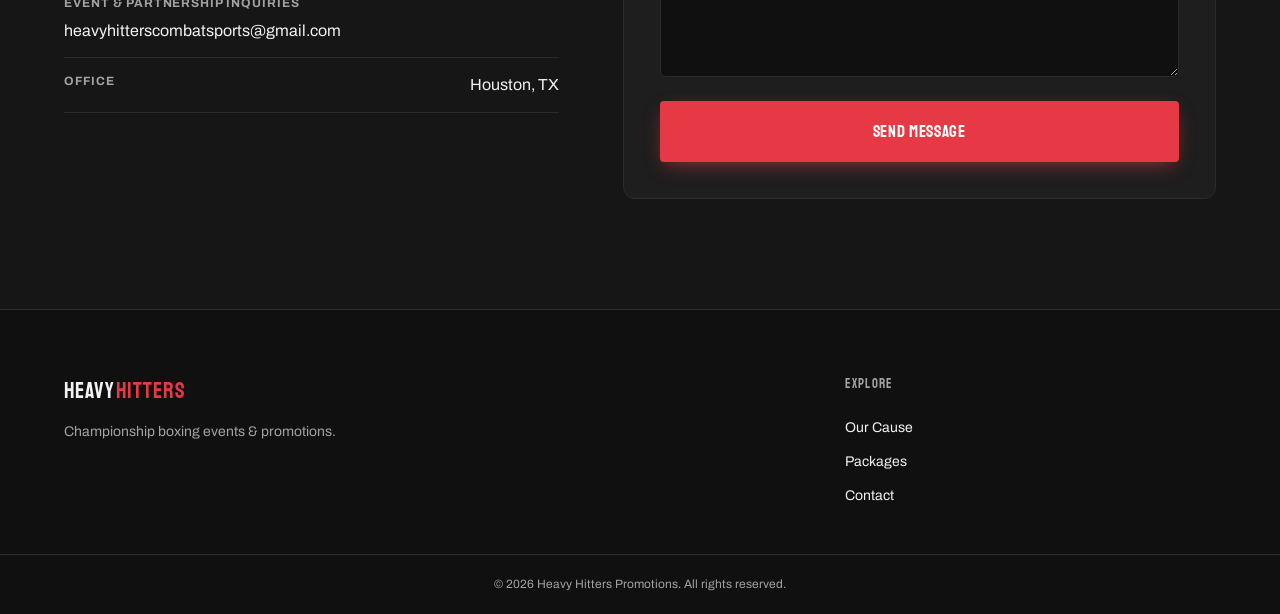
==== commit 19833d3a: "Give the mission PSA clip its own column instead of stacking it A 9:16 reel stacked under the missio" ====
--- a/index.html
+++ b/index.html
@@ -62,16 +62,11 @@
 
 <!-- ================= MISSION / FIGHTING FOR A CAUSE ================= -->
 <section class="mission" id="mission">
-  <div class="container mission-grid">
+  <div class="container mission-grid" id="missionGrid" data-psa="none">
     <div class="mission-copy reveal">
       <p class="section-eyebrow" id="missionEyebrow"></p>
       <h2 class="section-title" id="missionHeading"></h2>
       <p class="section-sub" id="missionBody"></p>
-
-      <div class="mission-psa is-hidden" id="missionPsa">
-        <span class="mission-psa-label" id="missionPsaLabel"></span>
-        <div class="media-slot" id="missionPsaMedia"></div>
-      </div>
     </div>
     <div class="beneficiary-card reveal">
       <div class="media-slot" id="beneficiaryMedia"></div>
@@ -80,6 +75,10 @@
       <p id="beneficiaryDescription"></p>
       <p class="beneficiary-spokesperson" id="beneficiarySpokesperson"></p>
     </div>
+    <figure class="mission-psa is-hidden reveal" id="missionPsa">
+      <div class="media-slot" id="missionPsaMedia"></div>
+      <figcaption class="mission-psa-label" id="missionPsaLabel"></figcaption>
+    </figure>
   </div>
 </section>
 
--- a/css/styles.css
+++ b/css/styles.css
@@ -573,26 +573,46 @@
    MISSION / FIGHTING FOR A CAUSE
    ========================================================================== */
 .mission{ background: var(--color-bg-alt); }
+/* Column count follows the PSA clip: no clip is a plain copy/card pair, a
+   vertical reel earns its own slim rail, a landscape clip runs full width
+   underneath. Set from JS once the media reports its real dimensions. */
 .mission-grid{
   display: grid;
-  grid-template-columns: 1.1fr .9fr;
-  gap: 56px;
-  /* Top-aligned: the copy column grows tall when a PSA clip is present,
-     and centring would leave the beneficiary card floating mid-gap. */
+  grid-template-columns: minmax(0, 1fr) minmax(0, .82fr);
+  gap: 48px;
   align-items: start;
 }
+.mission-grid[data-psa="portrait"]{
+  grid-template-columns: minmax(0, 1fr) 250px minmax(0, .8fr);
+  gap: 40px;
+}
+.mission-grid[data-psa="portrait"] .mission-psa{ grid-column: 2; grid-row: 1; }
+.mission-grid[data-psa="portrait"] .beneficiary-card{ grid-column: 3; grid-row: 1; }
+/* Landscape clip: nothing to gain from a slim rail, so it runs under both
+   columns — capped, or it dwarfs the copy it is meant to support. */
+.mission-grid[data-psa="wide"] .mission-psa{
+  grid-column: 1 / -1;
+  max-width: 760px;
+  margin: 0 auto;
+  width: 100%;
+}
+.mission-grid[data-psa="wide"] .mission-psa-label{ text-align: center; }
+
 .mission-copy .section-sub{ max-width: none; }
-.mission-psa{ margin-top: 36px; }
+.mission-psa{ margin: 0; }
+.mission-psa .media-slot{
+  background: #000;
+  box-shadow: 0 18px 42px rgba(0, 0, 0, .5);
+}
 .mission-psa-label{
   display: block;
-  margin-bottom: 12px;
+  margin-top: 14px;
   font-size: 12px;
   font-weight: 700;
   text-transform: uppercase;
   letter-spacing: .08em;
   color: var(--color-accent);
 }
-.mission-psa .media-slot{ margin-left: 0; }
 
 .beneficiary-card{
   background: var(--color-surface);
@@ -1281,7 +1301,12 @@
   .testimonial-grid{ columns: 1; }
   .events-grid{ grid-template-columns: repeat(2, 1fr); }
 
-  .mission-grid{ grid-template-columns: 1fr; }
+  .mission-grid,
+  .mission-grid[data-psa="portrait"]{ grid-template-columns: 1fr; }
+  .mission-grid[data-psa="portrait"] .mission-psa,
+  .mission-grid[data-psa="portrait"] .beneficiary-card{ grid-column: 1; grid-row: auto; }
+  .mission-psa .media-slot{ max-width: 300px; margin-left: auto; margin-right: auto; }
+  .mission-psa-label{ text-align: center; }
   .about-grid{ grid-template-columns: 1fr; }
   .interview-grid,
   .interview-grid[data-count="2"]{ grid-template-columns: repeat(2, minmax(0, 1fr)); }
